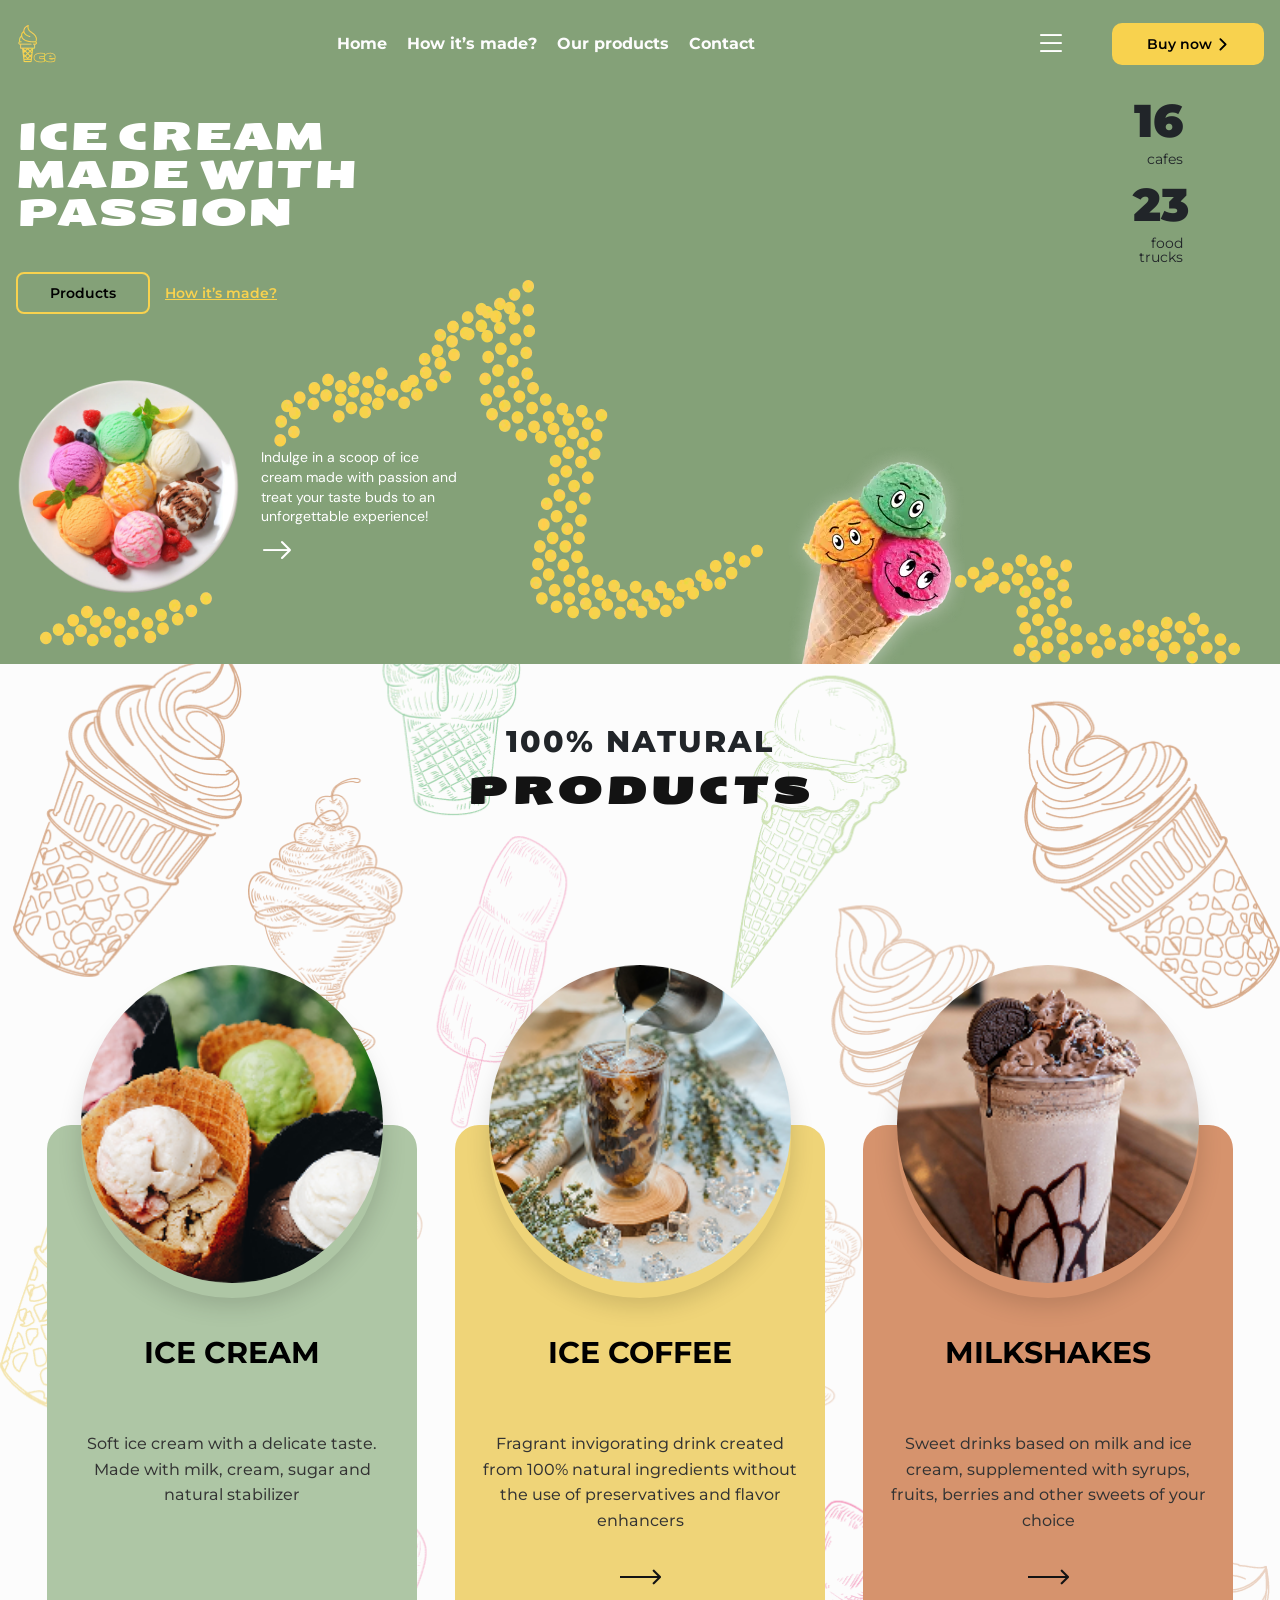
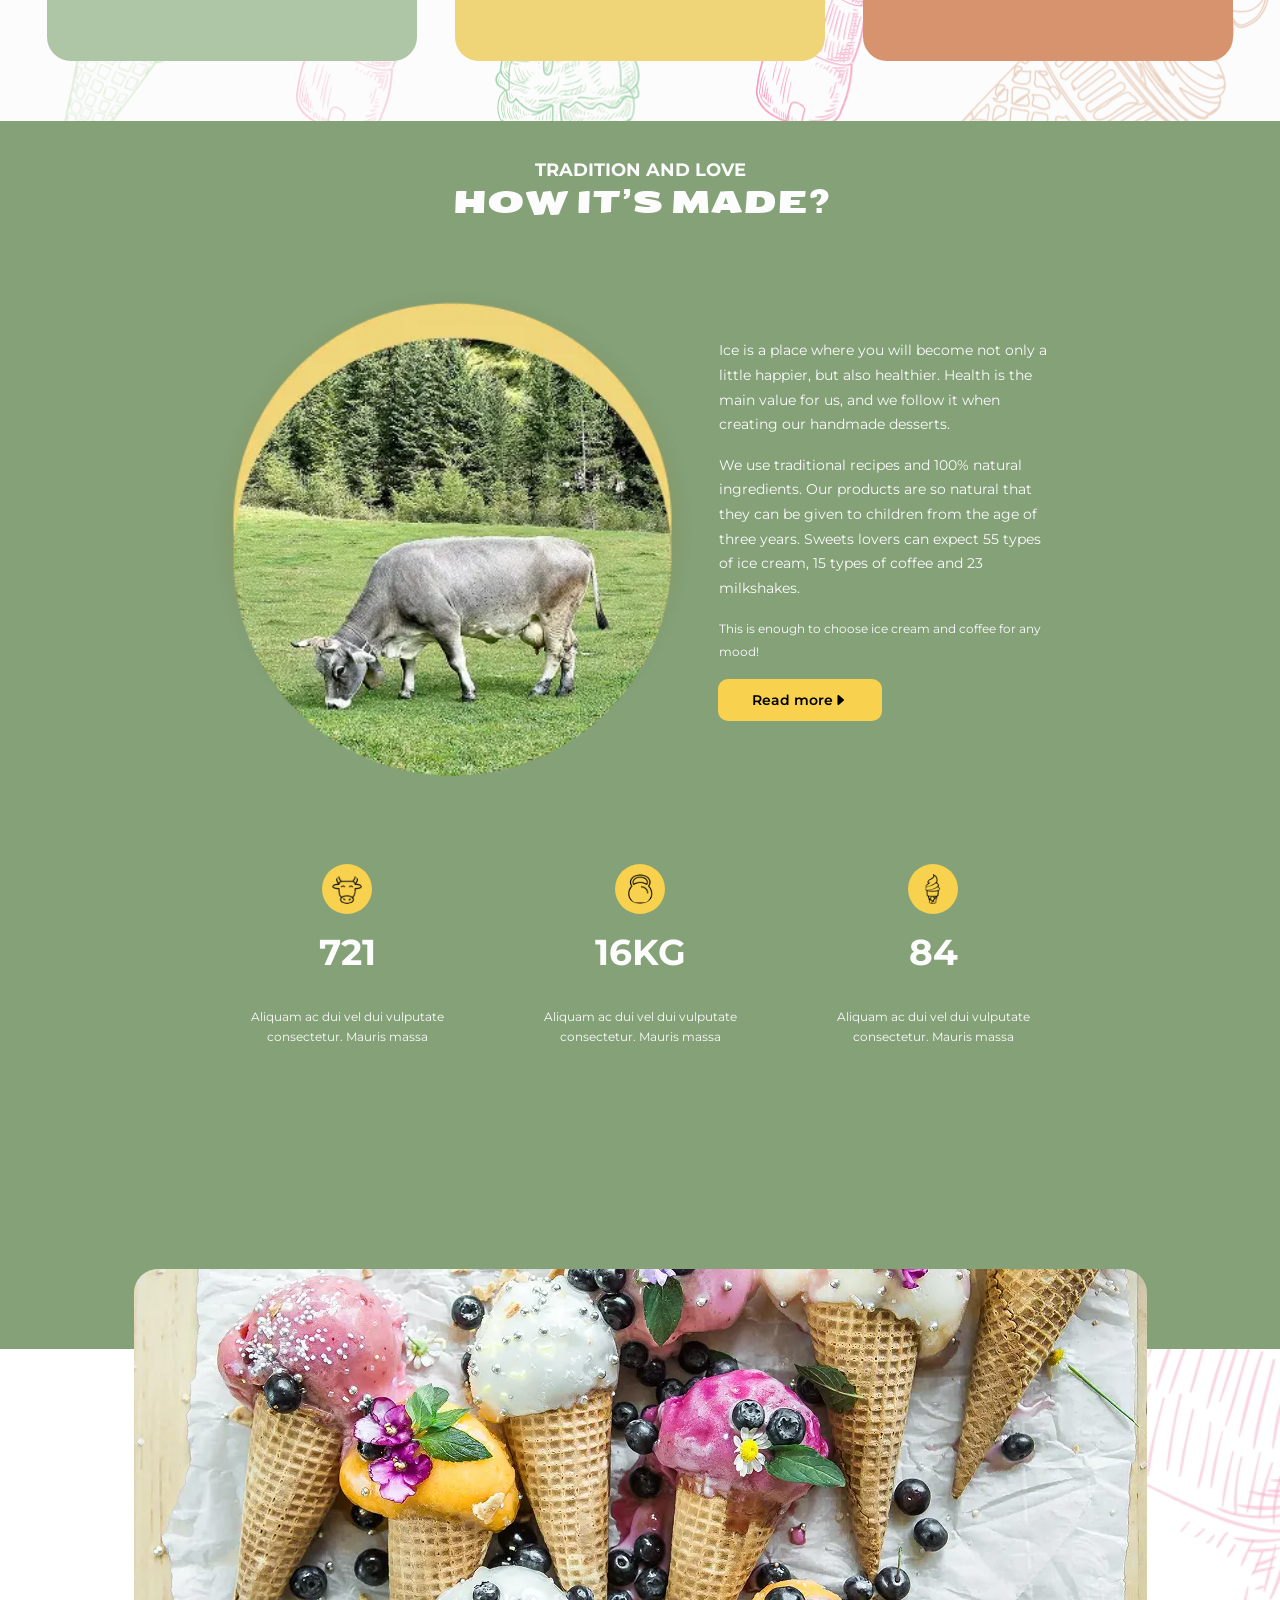
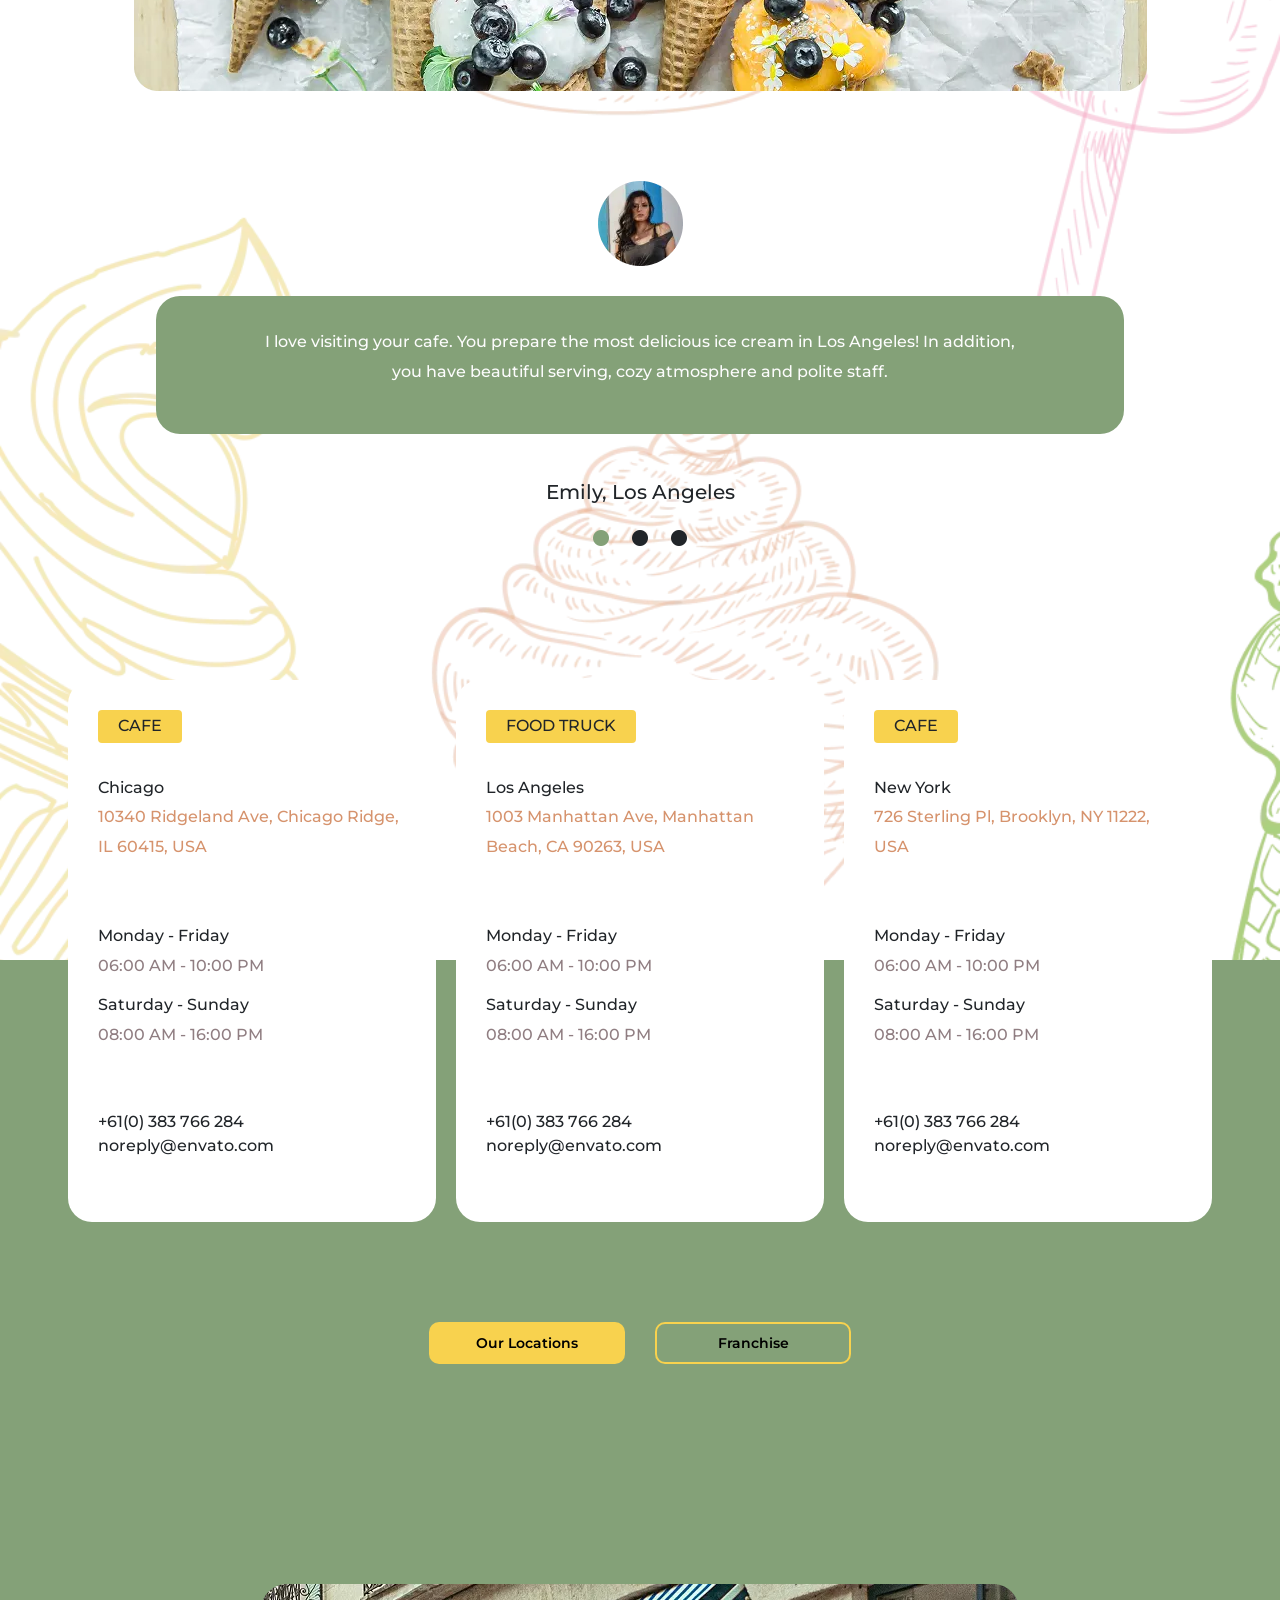
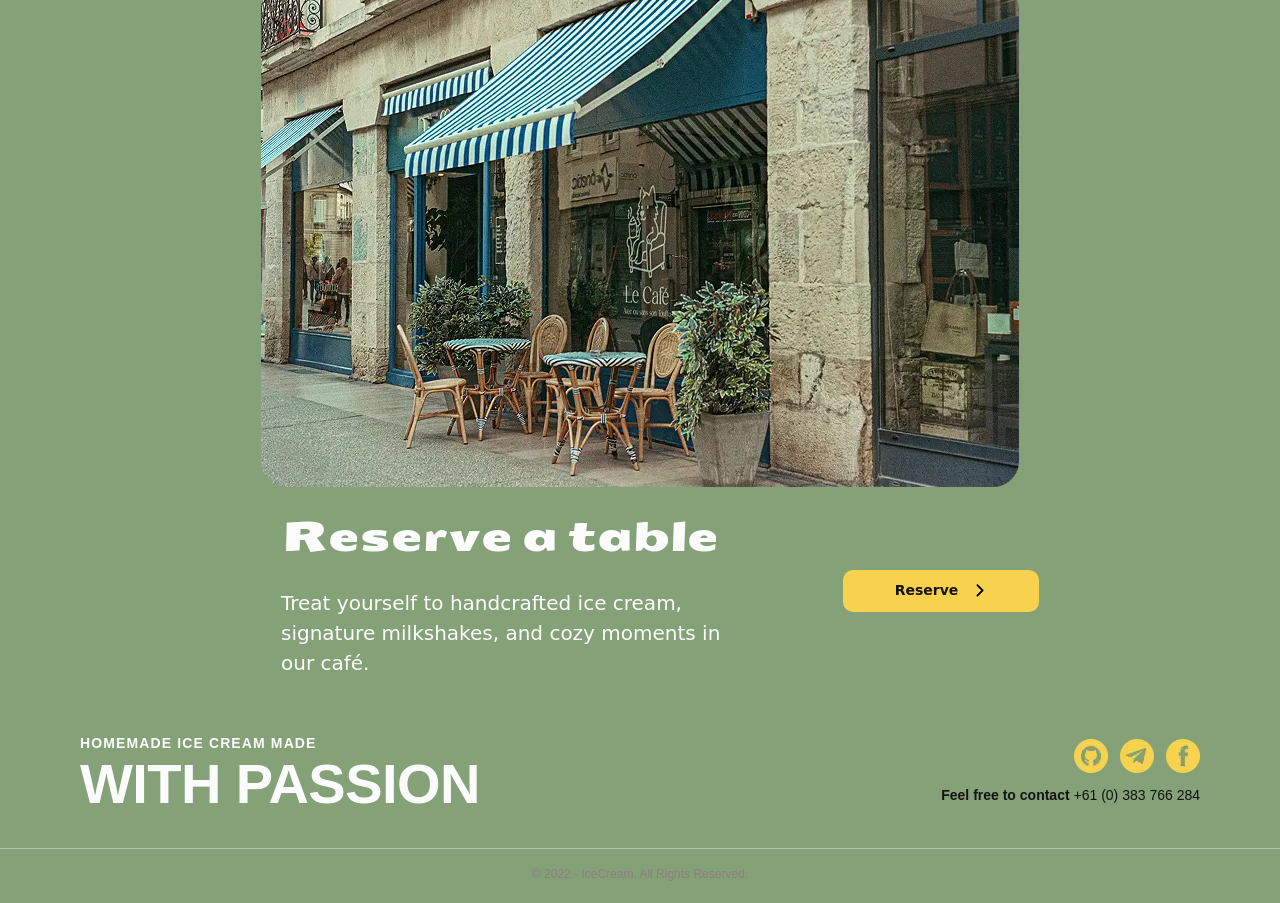
==== index.html @ eb205f51 "neew" ====
<!DOCTYPE html>
<html lang="en">

<head>
    <meta charset="UTF-8">
    <meta name="viewport" content="width=device-width, initial-scale=1.0">
    <title>Document</title>
    <link rel="stylesheet" href="./css/main.css">
    <link rel="stylesheet" href="./css/modern-normalize.css">
    <link rel="preconnect" href="https://fonts.googleapis.com">
    <link rel="preconnect" href="https://fonts.gstatic.com" crossorigin>
    <link
        href="https://fonts.googleapis.com/css2?family=Arimo:ital,wght@0,400..700;1,400..700&family=DM+Sans:ital,opsz,wght@0,9..40,100..1000;1,9..40,100..1000&family=Kaushan+Script&family=Montserrat:ital,wght@0,100..900;1,100..900&family=Oswald:wght@200..700&family=Playwrite+NZ+Basic:wght@100..400&family=Roboto:ital,wght@0,100..900;1,100..900&family=Seymour+One&display=swap"
        rel="stylesheet">
    <link rel="preconnect" href="https://fonts.googleapis.com">
    <link rel="preconnect" href="https://fonts.gstatic.com" crossorigin>
    <link
        href="https://fonts.googleapis.com/css2?family=Arimo:ital,wght@0,400..700;1,400..700&family=DM+Sans:ital,opsz,wght@0,9..40,100..1000;1,9..40,100..1000&family=Kaushan+Script&family=Montserrat:ital,wght@0,100..900;1,100..900&family=Oswald:wght@200..700&family=Playwrite+NZ+Basic:wght@100..400&family=Roboto:ital,wght@0,100..900;1,100..900&family=Seymour+One&display=swap"
        rel="stylesheet">
    <link rel="stylesheet" href="https://cdn.jsdelivr.net/npm/bootstrap-icons@1.8.1/font/bootstrap-icons.css">
    <link href="https://cdn.jsdelivr.net/npm/bootstrap@5.1.3/dist/css/bootstrap.min.css" rel="stylesheet">
    <script src="https://cdn.jsdelivr.net/npm/bootstrap@5.1.3/dist/js/bootstrap.bundle.min.js"></script>

</head>

<body>
    <header class="header">

        <nav>
            <ul class="nav-container">
                <li class="nav-logo"><img src="./src/img/iceCream-logo.webp" alt="logo"></li>

                <div class="nav-direction-div">
                    <li class="nav-direction">Home</li>
                    <li class="nav-direction">How it’s made?</li>
                    <li class="nav-direction">Our products</li>
                    <li class="nav-direction">Contact</li>
                </div>

                <div class="nav-btns-div">
                    <li class="nav-element" data-modal-open-4><i class="bi bi-list"></i></li>
                    <li><button class="nav-button" data-modal-open>Buy now <i class="bi bi-chevron-right"></i></button>
                    </li>
                </div>

            </ul>
        </nav>

        <section class="hero-sect">
            <div class="hero-info-div">
                <div class="hero-prevew-div">
                    <p>ice cream made with <span>passion</span></p>
                    <div>
                        <button class="hero-btn">Products</button>
                        <a href="" class="hero-href">How it’s made?</a>
                    </div>
                </div>
                <div class="hero-mediocre-div">
                    <img src="./src/img/DifferensIceCreams.webp" alt="">
                    <div>
                        <p>Indulge in a scoop of ice cream made with passion and treat your taste buds to an
                            unforgettable
                            experience!</p>
                        <i class="bi bi-arrow-right"></i>
                    </div>
                </div>
            </div>
            <div class="hero-img-div">
                <picture>
                    <source srcset="./src/img/MainIcecream-desktop.webp" media="(min-width: 1200px)">
                    <source srcset="./src/img/MainIcecream-tablet.webp" media="(min-width: 768px)">
                    <img src="./src/img/MainIcecream-mobile.webp" class="iceCream-img" alt="Ice Cream">
                </picture>
            </div>
            <div class="hero-numbers-div">
                <h1>16</h1>
                <p>cafes</p>
                <h1>23</h1>
                <p>food trucks</p>
            </div>
        </section>

    </header>
    <main class="main">
        <section class="product-section">
            <div class="product-text">
                <h2 style="text-transform: uppercase;">100% natural</h2>
                <h1 style="text-transform: uppercase;">products</h1>
            </div>
            <div class="cards">
                <div class="product-card">
                    <div class="icecream-img">
                        <img src="src/img/icecream-card.png" alt="">
                    </div>
                    <h3>ice cream</h3>
                    <p>Soft ice cream with a delicate taste. Made with milk, cream, sugar and natural stabilizer</p>
                    <img class="arrow" src="src/img/Arrow.webp" alt="" data-modal-open-2>
                </div>

                <div class="product-card">
                    <div class="coffee-img">
                        <img src="src/img/coffee-card.png" alt="">
                    </div>
                    <h3>ice coffee</h3>
                    <p>Fragrant invigorating drink created from 100% natural ingredients without the use of
                        preservatives and flavor enhancers</p>
                    <img class="arrow" src="src/img/Arrow.png" alt="" data-modal-open-6>
                </div>

                <div class="product-card">
                    <div class="milkshakes-img">
                        <img src="src/img/milkshakes-card.png" alt="">
                    </div>
                    <h3>milkshakes</h3>
                    <p>Sweet drinks based on milk and ice cream, supplemented with syrups, fruits, berries and other
                        sweets of your choice</p>
                    <img class="arrow" src="src/img/Arrow.png" alt="" data-modal-open-5>
                </div>
            </div>
        </section>

        <section class="explain-div">
            <div class="direction-explain">
                <h2 class="explain-text">TRADITION AND LOVE</h2>
                <h1 class="explain-h1">how it’s made?</h1>
            </div>

            <div class="explain-main-text-div">
                <div class="explain-omega">
                    <div class="image-exlain">
                        <img class="explain-animal" src="src/img/BigCow.webp" alt="cow">
                    </div>
                    <div class="explain-dir">
                        <div class="text-directions">
                            <div class="lorem-expalin">
                                <p>Ice is a place where you will become not only a little happier, but also healthier.
                                    Health is the main value for us, and we follow it when creating our handmade
                                    desserts. </p>
                            </div>
                            <div class="lorem-expalin">
                                <p>We use traditional recipes and 100% natural ingredients.
                                    Our products are so natural that they can be given to children from the age of three
                                    years.
                                    Sweets lovers can expect 55 types of ice cream, 15 types of coffee and 23
                                    milkshakes.</p>
                            </div>
                            <div class="lorem-expalin">
                                <p class="text-cow">This is enough to choose ice cream and coffee for any mood!</p>
                            </div>
                        </div>
                        <div class="btn-direction">
                            <button data-modal-open-3 class="button-explain">Read more <i
                                    class="bi bi-caret-right-fill"></i></button>
                        </div>
                    </div>
                </div>
            </div>
            <div class="image-colums">
                <div class="width-colums">
                    <div class="mini-direction">
                        <img class="image-mini" src="src/img/MiniCow.webp" alt="minicow">
                    </div>
                    <p class="quantity">721</p>
                    <div class="quantity-text">
                        <br> Aliquam ac dui vel dui vulputate
                        <br> consectetur. Mauris massa
                    </div>
                </div>
                <div class="width-colums">
                    <div class="mini-direction">
                        <img class="image-mini" src="src/img/MiniWeight.webp" alt="weight">
                    </div>
                    <p class="quantity">16KG</p>
                    <div class="quantity-text">
                        <br> Aliquam ac dui vel dui vulputate
                        <br> consectetur. Mauris massa
                    </div>
                </div>
                <div class="width-colums">
                    <div class="mini-direction">
                        <img class="image-mini" src="src/img/MiniIcecream.webp" alt="ice">
                    </div>
                    <p class="quantity">84</p>
                    <div class="quantity-text">
                        <br> Aliquam ac dui vel dui vulputate
                        <br> consectetur. Mauris massa
                    </div>
                </div>
            </div>

        </section>

        <section class="comment-sect">
            <div class="surface-div">
                <img src="./src/img/surface.webp" alt="" class="surface-img">
            </div>

            <div class="comment-div">
                <div class="comment-img">
                    <img src="./src/img/comment-first-img.webp" alt="">
                </div>
                <div class="comment-text-div">
                    <p class="comment-text">I love visiting your cafe. You prepare the most delicious ice cream in
                        Los
                        Angeles! In addition,
                        you have beautiful serving, cozy atmosphere and polite staff.</p>
                </div>

                <p class="locate-text">Emily, Los Angeles</p>
                <div class="comment-circle">
                    <i class="bi bi-circle-fill"></i>
                    <i class="bi bi-circle-fill"></i>
                    <i class="bi bi-circle-fill"></i>
                </div>
            </div>

        </section>

        <section class="location-sect">

            <div class="location-card-div">
                <div class="location-card">

                    <div class="location-name-div">
                        <h1>CAFE</h1>
                        <p>Chicago</p>
                        <a href="">10340 Ridgeland Ave, Chicago Ridge, IL 60415, USA</a>
                    </div>
                    <div class="location-time-div">
                        <h3>Monday - Friday</h3>
                        <p>06:00 AM - 10:00 PM</p>
                        <h3>Saturday - Sunday</h3>
                        <p>08:00 AM - 16:00 PM</p>
                    </div>
                    <div class="location-info-div">
                        <p>+61(0) 383 766 284</p>
                        <p>noreply@envato.com</p>
                    </div>

                </div>

                <div class="location-card">

                    <div class="location-name-div">
                        <h1>FOOD TRUCK</h1>
                        <p>Los Angeles</p>
                        <a href="">1003 Manhattan Ave, Manhattan Beach, CA 90263, USA</a>
                    </div>
                    <div class="location-time-div">
                        <h3>Monday - Friday</h3>
                        <p>06:00 AM - 10:00 PM</p>
                        <h3>Saturday - Sunday</h3>
                        <p>08:00 AM - 16:00 PM</p>
                    </div>
                    <div class="location-info-div">
                        <p>+61(0) 383 766 284</p>
                        <p>noreply@envato.com</p>
                    </div>

                </div>

                <div class="location-card">

                    <div class="location-name-div">
                        <h1>CAFE</h1>
                        <p>New York</p>
                        <a>726 Sterling Pl, Brooklyn, NY 11222, USA</a>
                    </div>
                    <div class="location-time-div">
                        <h3>Monday - Friday</h3>
                        <p>06:00 AM - 10:00 PM</p>
                        <h3>Saturday - Sunday</h3>
                        <p>08:00 AM - 16:00 PM</p>
                    </div>
                    <div class="location-info-div">
                        <p>+61(0) 383 766 284</p>
                        <p>noreply@envato.com</p>
                    </div>

                </div>
            </div>

            <div class="location-btn-div">
                <button class="location-first-btn" data-modal-open-location>Our Locations</button>
                <button class="location-two-btn" data-modal-open-franchise>Franchise</button>
            </div>

            <div class="loc-modal is-hidden" data-modal-location>
                <div class="loc-modal-overlay" data-modal-close-location></div>
                <div class="loc-modal-content modal-location">
                    <button class="modal-close-btn" data-modal-close-location>&#10005;</button>
                    <h2 class="modal-title">Our Locations</h2>
                    <div class="modal-map">
                        <img src="src/img/poltava.webp" alt="Poltava map">
                    </div>
                    <a href="https://www.google.com/maps/place/%D0%9F%D0%BE%D0%BB%D1%82%D0%B0%D0%B2%D0%B0,+%D0%9F%D0%BE%D0%BB%D1%82%D0%B0%D0%B2%D1%81%D0%BA%D0%B0%D1%8F+%D0%BE%D0%B1%D0%BB%D0%B0%D1%81%D1%82%D1%8C,+%D0%A3%D0%BA%D1%80%D0%B0%D0%B8%D0%BD%D0%B0,+36000/@49.6038745,34.4748381,12z/data=!3m1!4b1!4m6!3m5!1s0x40d825e425e6ba6b:0xcf3e6bdfb9e4ca82!8m2!3d49.588267!4d34.5514169!16zL20vMDlsd2s?entry=ttu&g_ep=EgoyMDI2MDQyMS4wIKXMDSoASAFQAw%3D%3D">
                        <button class="modal-open-map-btn">Open map</button>
                    </a>
                </div>
            </div>

            <div class="loc-modal is-hidden" data-modal-franchise>
                <div class="loc-modal-overlay" data-modal-close-franchise></div>
                <div class="loc-modal-content modal-franchise">
                    <button class="modal-close-btn" data-modal-close-franchise>&#10005;</button>
                    <h2 class="modal-title">Thank you for your interest in owning an Ice Cream shop</h2>
                    <p class="modal-desc">Due to the overwhelming volume of franchise requests we are not accepting new franchisee applications at this time. Once the application process resumes, we will contact you for further information. Please fill out the contact information below and we will reach out for additional information. We appreciate your patience.</p>
                    <form action="" method="get">
                        <div class="modal-form">
                            <input class="modal-input" type="text" placeholder="Name" required>
                            <input class="modal-input" type="tel" placeholder="Phone" pattern="[0-9\+\-\(\)\s]{7,15}" maxlength="15" required>
                            <input class="modal-input" type="email" placeholder="Email" required>
                            <textarea class="modal-textarea" placeholder="Comment"></textarea>
                            <button class="modal-submit-btn" type="submit">Submit</button>
                        </div>
                    </form>
                </div>
            </div>

            <div>
                <div class="image-menu-direction">
                    <img class="image-menu" src="/src/img/cafe.webp" alt="cafe">
                </div>
                
                <div class="place-menu">
                    <div class="container-menu">
                        <div class="text-position">
                            <p class="text-menu">Reserve a table</p>
                        </div>
                        <div class="lorem-position">
                            <p class="lorem-menu">Treat yourself to handcrafted ice cream, signature milkshakes, and cozy moments in our café.</p>
                        </div>
                    
                    </div>
                    <div class="location-cafe">
                        <button class="btn-cafe">Reserve <i class="bi bi-chevron-right"></i></button>
                    </div>
                </div>
            </div>
        </section>

    </main>
    <footer class="footer">
          <section class="footer-sect">
            <div class="footer-preview-text-div">
                <h2>Homemade Ice Cream<br class="footer-mobile-break"> Made</h2>
                <h1>With<br class="footer-mobile-break"> Passion</h1>
            </div>
            <div class="footer-right-col">
              <div class="footer-socials-div">
                <a href="https://github.com/MaksimMarchuk/Final-Css-Comand-2-Revorked2.0" class="footer-social-icon" aria-label="GitHub">
                  <img src="src/img/github.webp" alt="GitHub">
                </a>
                <a href="https://web.telegram.org/k/" class="footer-social-icon" aria-label="Telegram">
                  <img src="src/img/telegram.webp" alt="Telegram">
                </a>
                <a href="https://www.facebook.com/login/?next=https%3A%2F%2Fwww.facebook.com%2F%3Flocale%3Dpl_PL" class="footer-social-icon" aria-label="Facebook">
                  <img src="src/img/facebook.webp" alt="Facebook">
                </a>
              </div>
              <div class="footer-contact-div">
                <p><strong>Feel free to contact</strong> +61 (0) 383 766 284</p>
              </div>
            </div>
          </section>
          <div class="footer-subtext-div">
            <p>© 2022 - IceCream. <span class="footer-break">All Rights Reserved.</span></p>
          </div>
        </footer>

    <div class="backdrop-products is-hidden" data-modal>
        <div class="modal-products">
            <button class="btn-close-products" data-modal-close><i class="bi bi-x"></i></button>
            <h1>Buy now</h1>
            <form>
                <label>
                    <div class="products-images">
                        <div class="prewiew-products-icecream">
                            <img src="./src/img/icecream-card.webp" alt="">
                            <div class="products-icecream-text-div">
                                <p>ice cream</p>
                            </div>
                        </div>
                        <div class="prewiew-products-coffee">
                            <img src="./src/img/coffee-card.png" alt="">
                            <div class="products-coffee-text-div">
                                <p>ice coffee</p>
                            </div>
                        </div>
                        <div class="prewiew-products-milkshakes">
                            <img src="./src/img/milkshakes-card.webp" alt="">
                            <div class="products-milkshakes-text-div">
                                <p>milkshake</p>
                            </div>
                        </div>
                    </div>
                </label>
                <label>
                    <div>
                        <input type="text" placeholder="Name" required class="name-input-products">
                    </div>
                </label>
                <label>
                    <div>
                        <input type="tel" name="phone" pattern="^\+380\d{9}$" required placeholder="Phone"
                            class="phone-input-products">
                    </div>
                </label>
                <label>
                    <div>
                        <textarea name="comment" required placeholder="Comment"
                            class="comment-input-products"></textarea>
                    </div>
                </label>
                <div>
                    <button type="submit" class="submit-modal">Submit</button>
                </div>
            </form>
        </div>
    </div>

    <div class="backdrop-ice-cream is-hidden" data-modal-2>
        <div class="modal-ice-cream">
            <button class="btn-close-ice-cream" data-modal-close-2><i class="bi bi-x"></i></button>
            <h1>Chololate icecream</h1>
            <form>
                <label>
                    <div class="ice-cream-head-img">
                        <img src="./src/img/ice-cream-modal-img.webp" alt="">
                    </div>
                </label>
                <label>
                    <div class="ice-cream-composition-div">
                        <div class="ice-cream-composition-card">
                            <div class="ice-cream-composition-top-text">
                                <p>320</p>
                            </div>
                            <h3>kcal</h3>
                        </div>
                        <div class="ice-cream-composition-card">
                            <div class="ice-cream-composition-top-text">
                                <p>4g</p>
                            </div>
                            <h3>Protein...</h3>
                        </div>
                        <div class="ice-cream-composition-card">
                            <div class="ice-cream-composition-top-text">
                                <p>8,2g</p>
                            </div>
                            <h3>Fats</h3>
                        </div>
                        <div class="ice-cream-composition-card">
                            <div class="ice-cream-composition-top-text">
                                <p>40,4g</p>
                            </div>
                            <h3>Carbs</h3>
                        </div>
                    </div>
                </label>
                <label>
                    <div class="ice-cream-ingredients-div">
                        <h1>Ingredients</h1>
                        <div class="ice-cream-ingredients-text">
                            <div class="ice-cream-ingredients-name">
                                <p>Milk</p>
                                <p>Belgian chocolate</p>
                                <p>Cream</p>
                                <p>Cocoa powder</p>
                                <p>Sugar</p>
                                <p>Vanilla sugar</p>
                            </div>
                            <div class="ice-cream-ingredients-kcal">
                                <h3>100ml</h3>
                                <h3>20g</h3>
                                <h3>150 ml</h3>
                                <h3>30g</h3>
                                <h3>40g</h3>
                                <h3>10g</h3>
                            </div>
                        </div>
                    </div>
                </label>
                <label>
                    <div>
                        <input type="text" placeholder="Name" required class="name-input-ice-cream">
                    </div>
                </label>
                <label>
                    <div>
                        <input type="tel" name="phone" pattern="^\+380\d{9}$" required placeholder="Phone"
                            class="phone-input-ice-cream">
                    </div>
                </label>
                <label>
                    <div>
                        <textarea name="comment" required placeholder="Comment"
                            class="comment-input-ice-cream"></textarea>
                    </div>
                </label>
                <div>
                    <button type="submit" class="submit-modal-ice-cream">Submit</button>
                </div>
            </form>
        </div>
    </div>

    <div class="backdrop-video is-hidden" data-modal-3>
        <div class="modal-video">
            <button class="btn-close-video" data-modal-close-3><i class="bi bi-x"></i></button>
            <h1>How it’s made?</h1>
            <form>
                <label>
                    <div class="video-div">
                        <iframe width="224" height="199"
                            src="https://www.youtube.com/embed/bDDazMFfW2g?si=xCHwXDvpe47Vy0Gm"
                            title="YouTube video player" frameborder="0"
                            allow="accelerometer; autoplay; clipboard-write; encrypted-media; gyroscope; picture-in-picture; web-share"
                            referrerpolicy="strict-origin-when-cross-origin" allowfullscreen>
                        </iframe>
                    </div>
                </label>
                <label>
                    <div class="video-text">
                        <p>Lorem ipsum dolor sit amet, consectetur adipiscing elit, sed do eiusmod tempor incididunt ut
                            labore et Lorem ipsum dolor sit amet, consectetur adipiscing elit, sed do eiusmod tempor
                            incididunt ut labore et</p>
                    </div>
                </label>
            </form>
        </div>
    </div>

    <div class="backdrop-menu is-hidden" data-modal-4>
        <div class="modal-menu">
            <div class="modal-nav-logo">
                <img src="./src/img/iceCream-logo.webp" alt="logo">
            </div>
            <button data-modal-close-4 class="modal-close-button"><i class="bi bi-x"></i></button>
            <nav class="modal-nav-menu">
                <ul>
                    <li><a href="#">Home</a></li>
                    <li><a href="#" class="modal-active">How it's made?</a></li>
                    <li><a href="#">Our products</a></li>
                    <li><a href="#">Contact</a></li>
                </ul>
            </nav>
            <button class="modal-button">Buy now<i class="bi bi-chevron-right"></i></button>
        </div>
    </div>

    <div class="backdrop-milkshake is-hidden" data-modal-5>
        <div class="modal-milkshake">
            <button class="btn-close-milkshake" data-modal-close-5><i class="bi bi-x"></i></button>
            <h1>Milkshake</h1>
            <form>
                <label>
                    <div class="milkshake-head-img">
                        <img src="./src/img/milkshakes-card.png" alt="" width="120px">
                    </div>
                </label>
                <label>
                    <div class="milkshake-composition-div">
                        <div class="milkshake-composition-card">
                            <div class="milkshake-composition-top-text">
                                <p>280</p>
                            </div>
                            <h3>kcal</h3>
                        </div>
                        <div class="milkshake-composition-card">
                            <div class="milkshake-composition-top-text">
                                <p>9g</p>
                            </div>
                            <h3>Protein...</h3>
                        </div>
                        <div class="milkshake-composition-card">
                            <div class="milkshake-composition-top-text">
                                <p>6g</p>
                            </div>
                            <h3>Fats</h3>
                        </div>
                        <div class="milkshake-composition-card">
                            <div class="milkshake-composition-top-text">
                                <p>38g</p>
                            </div>
                            <h3>Carbs</h3>
                        </div>
                    </div>
                </label>
                <label>
                    <div class="milkshake-ingredients-div">
                        <h1>Ingredients</h1>
                        <div class="milkshake-ingredients-text">
                            <div class="milkshake-ingredients-name">
                                <p>Milk</p>
                                <p>Ice Cream (flavor of your choice)</p>
                                <p>Ice cubes</p>
                                <p>Syrup (flavor of your choice)</p>
                                <p>Fresh berries</p>
                                <p>Whipped cream</p>
                            </div>
                            <div class="milkshake-ingredients-kcal">
                                <h3>150ml</h3>
                                <h3>140g</h3>
                                <h3>30g</h3>
                                <h3>10ml</h3>
                                <h3>30g</h3>
                                <h3>40g</h3>
                            </div>
                        </div>
                    </div>
                </label>
                <label>
                    <div>
                        <input type="text" placeholder="Name" required class="name-input-milkshake">
                    </div>
                </label>
                <label>
                    <div>
                        <input type="tel" name="phone" pattern="^\+380\d{9}$" required placeholder="Phone"
                            class="phone-input-milkshake">
                    </div>
                </label>
                <label>
                    <div>
                        <textarea name="comment" required placeholder="Comment"
                            class="comment-input-milkshake"></textarea>
                    </div>
                </label>
                <div>
                    <button type="submit" class="submit-modal-milkshake">Submit</button>
                </div>
            </form>
        </div>
    </div>

        <div class="backdrop-ice-latte is-hidden" data-modal-6>
        <div class="modal-ice-latte">
            <button class="btn-close-ice-latte" data-modal-close-6><i class="bi bi-x"></i></button>
            <h1>Ice latte</h1>
            <form>
                <label>
                    <div class="ice-latte-head-img">
                        <img src="./src/img/coffee-card.webp" alt="" width="120px">
                    </div>
                </label>
                <label>
                    <div class="ice-latte-composition-div">
                        <div class="ice-latte-composition-card">
                            <div class="ice-latte-composition-top-text">
                                <p>100</p>
                            </div>
                            <h3>kcal</h3>
                        </div>
                        <div class="ice-latte-composition-card">
                            <div class="ice-latte-composition-top-text">
                                <p>2g</p>
                            </div>
                            <h3>Protein...</h3>
                        </div>
                        <div class="ice-latte-composition-card">
                            <div class="ice-latte-composition-top-text">
                                <p>3g</p>
                            </div>
                            <h3>Fats</h3>
                        </div>
                        <div class="ice-latte-composition-card">
                            <div class="ice-latte-composition-top-text">
                                <p>18g</p>
                            </div>
                            <h3>Carbs</h3>
                        </div>
                    </div>
                </label>
                <label>
                    <div class="ice-latte-ingredients-div">
                        <h1>Ingredients</h1>
                        <div class="ice-latte-ingredients-text">
                            <div class="ice-latte-ingredients-name">
                                <p>Milk</p>
                                <p>Fresh brewed coffee</p>
                                <p>Ice cubes</p>
                                <p>Cane sugar</p>
                                <p>Sugar</p>
                                <p>Vanilla syrup</p>
                            </div>
                            <div class="ice-latte-ingredients-kcal"> 
                                <h3>100ml</h3>
                                <h3>150ml</h3>
                                <h3>80g</h3>
                                <h3>15g</h3>
                                <h3>40g</h3>
                                <h3>10ml</h3>
                            </div>
                        </div>
                    </div>
                </label>
                <label>
                    <div>
                        <input type="text" placeholder="Name" required class="name-input-ice-latte">
                    </div>
                </label>
                <label>
                    <div>
                        <input type="tel" name="phone" pattern="^\+380\d{9}$" required placeholder="Phone"
                            class="phone-input-ice-latte">
                    </div>
                </label>
                <label>
                    <div>
                        <textarea name="comment" required placeholder="Comment"
                            class="comment-input-ice-latte"></textarea>
                    </div>
                </label>
                <div>
                    <button type="submit" class="submit-modal-ice-latte">Submit</button>
                </div>
            </form>
        </div>
    </div>

    <script src="modal.js"></script>
</body>

</html>
---- css/main.css ----
body {
  margin: 0;
}

.footer {
  background-color: #84A178;
  width: 100%;
}

.footer-sect {
  display: flex;
  flex-direction: column;
  align-items: flex-start;
  padding: 32px 24px 24px 24px;
}

.footer-preview-text-div h2 {
  font-family: sans-serif;
  font-size: 14px;
  font-weight: 700;
  text-transform: uppercase;
  color: #FCFCFC;
  letter-spacing: 0.08em;
  margin: 0 0 4px 0;
  line-height: 1.4;
}
.footer-preview-text-div h1 {
  font-family: sans-serif;
  font-size: 42px;
  font-weight: 800;
  text-transform: uppercase;
  color: #FCFCFC;
  margin: 0;
  line-height: 1;
  letter-spacing: -0.01em;
}

.footer-right-col {
  display: flex;
  flex-direction: column;
  align-items: flex-end;
  width: 100%;
  margin-top: 24px;
}

.footer-socials-div {
  display: flex;
  flex-direction: row;
  gap: 12px;
  margin-bottom: 12px;
}

.footer-social-icon {
  display: flex;
  align-items: center;
  justify-content: center;
}
.footer-social-icon img {
  width: 34px;
  height: 34px;
  -o-object-fit: contain;
     object-fit: contain;
}

.footer-contact-div {
  text-align: right;
}
.footer-contact-div p {
  font-family: sans-serif;
  font-size: 13px;
  color: #131313;
  margin: 0;
}
.footer-contact-div p strong {
  font-weight: 900;
  color: #131313;
}

.footer-subtext-div {
  width: 100%;
  text-align: center;
  padding: 16px 0 20px;
  border-top: 1px solid rgba(252, 252, 252, 0.4);
}
.footer-subtext-div p {
  font-family: sans-serif;
  font-size: 12px;
  color: #907E82;
  margin: 0;
  line-height: 1.5;
}

.footer-break {
  display: block;
}

.footer-mobile-break {
  display: block;
}
@media (min-width: 600px) {
  .footer-mobile-break {
    display: none;
  }
}

@media (min-width: 600px) {
  .footer-sect {
    padding: 36px 32px 28px 32px;
  }
  .footer-preview-text-div h2 {
    font-size: 16px;
  }
  .footer-preview-text-div h1 {
    font-size: 52px;
  }
  .footer-break {
    display: inline;
  }
}
@media (min-width: 900px) {
  .footer-sect {
    flex-direction: row;
    align-items: center;
    justify-content: space-between;
    padding: 36px 60px 32px 60px;
  }
  .footer-preview-text-div h2 {
    font-size: 14px;
    margin-bottom: 2px;
  }
  .footer-preview-text-div h1 {
    font-size: 48px;
  }
  .footer-right-col {
    width: auto;
    margin-top: 0;
    align-items: flex-end;
  }
  .footer-contact-div p {
    font-size: 14px;
  }
}
@media (min-width: 1200px) {
  .footer-sect {
    padding: 40px 80px 36px 80px;
  }
  .footer-preview-text-div h1 {
    font-size: 56px;
  }
}
.header {
  background-color: #84A178;
  height: 502px;
}
.header nav .nav-container {
  list-style: none;
  margin: 0;
  padding: 15px;
  display: flex;
  justify-content: space-between;
}
.header nav .nav-container .nav-direction {
  display: none;
  cursor: pointer;
}
.header nav .nav-container .nav-button {
  display: none;
}
.header nav .nav-container .nav-element {
  font-size: 32px;
  color: white;
  cursor: pointer;
  margin-right: 15px;
  transition-duration: 0.5s;
}
.header nav .nav-container .nav-element:hover {
  color: rgb(170, 170, 170);
}
.header .hero-sect {
  display: flex;
  flex-direction: column;
}
.header .hero-sect .hero-prevew-div {
  margin-left: 5%;
  margin-top: 35px;
}
.header .hero-sect .hero-prevew-div p {
  font-family: Seymour One;
  font-weight: 400;
  font-size: 26px;
  line-height: 100%;
  letter-spacing: 4%;
  text-transform: uppercase;
  color: white;
}
.header .hero-sect .hero-prevew-div p span {
  font-family: Seymour One;
  font-weight: 400;
  font-size: 34px;
  line-height: 96%;
  letter-spacing: 0%;
  text-transform: uppercase;
}
.header .hero-sect .hero-prevew-div div {
  display: flex;
  align-items: center;
  gap: 15px;
}
.header .hero-sect .hero-prevew-div div button {
  width: 108px;
  height: 38px;
  border-radius: 8px;
  border-style: none;
  border: 2px solid #F8D24E;
  background-color: #84A178;
  font-family: Montserrat;
  font-weight: 600;
  font-size: 12px;
  line-height: 100%;
  letter-spacing: 0%;
  text-align: center;
  vertical-align: middle;
}
.header .hero-sect .hero-prevew-div div a {
  font-family: Montserrat;
  font-weight: 600;
  font-size: 12px;
  line-height: 100%;
  letter-spacing: 0%;
  text-align: center;
  vertical-align: middle;
  text-decoration: underline;
  text-decoration-style: solid;
  text-decoration-thickness: 0%;
  color: #F8D24E;
  transition-duration: 0.6s;
}
.header .hero-sect .hero-prevew-div div a:hover {
  color: #e2bb2f;
}
.header .hero-sect .hero-mediocre-div {
  display: none;
}
.header .hero-sect .hero-img-div {
  margin-top: 32px;
  display: flex;
  justify-content: center;
  background-image: url(/src/img/dots-bg-mobile.webp);
  background-repeat: no-repeat;
  background-position: center bottom;
  background-size: contain;
}
.header .hero-sect .hero-numbers-div {
  display: none;
}

@media (min-width: 480px) {
  .header {
    height: 415px;
  }
  .header .hero-prevew-div {
    width: 247px;
  }
  .header .hero-img-div {
    position: relative;
    bottom: 86px;
    align-self: flex-end;
    width: 320px;
  }
}
@media (min-width: 768px) {
  .header nav {
    padding-top: 20px;
  }
  .header nav .nav-container {
    margin-left: 16px;
    margin-right: 16px;
    padding: 0;
  }
  .header nav .nav-container .nav-btns-div {
    display: flex;
    align-items: center;
    gap: 30px;
  }
  .header nav .nav-container .nav-btns-div .nav-button {
    display: block;
    width: 152px;
    height: 42px;
    border-style: none;
    border-radius: 10px;
    background-color: #F8D24E;
    font-family: Montserrat;
    font-weight: 600;
    font-size: 14px;
    line-height: 100%;
    letter-spacing: 0%;
    text-align: center;
    vertical-align: middle;
  }
  .header nav .nav-container .nav-btns-div .nav-button i {
    -webkit-text-stroke: 1px black;
  }
  .header .hero-sect {
    background-image: url("/src/img/dots-left-bg-tablet.webp"), url("/src/img/dots-right-bg-tablet.webp");
    background-repeat: no-repeat, no-repeat;
    background-position: left bottom, right bottom;
    height: 347px;
    display: flex;
    flex-direction: row;
    padding-left: 16px;
    padding-right: 16px;
  }
  .header .hero-sect .hero-info-div .hero-prevew-div {
    margin-top: 10px;
    margin-left: 0px;
  }
  .header .hero-sect .hero-info-div .hero-prevew-div div {
    margin-top: 20px;
  }
  .header .hero-sect .hero-info-div .hero-mediocre-div {
    margin-top: 20px;
    display: flex;
    align-items: center;
    gap: 20px;
  }
  .header .hero-sect .hero-info-div .hero-mediocre-div div p {
    width: 165px;
    font-family: DM Sans;
    font-weight: 400;
    font-size: 12px;
    line-height: 140%;
    letter-spacing: 0%;
    color: white;
    margin: 0;
  }
  .header .hero-sect .hero-info-div .hero-mediocre-div div i {
    color: white;
    font-size: 32px;
    cursor: pointer;
  }
  .header .hero-sect .hero-info-div .hero-mediocre-div img {
    width: 152px;
    height: 152px;
  }
  .header .hero-sect .hero-numbers-div {
    display: block;
    width: 50px;
    align-self: flex-start;
    margin-top: 30px;
  }
  .header .hero-sect .hero-numbers-div h1 {
    font-family: Montserrat;
    font-weight: 900;
    font-size: 28px;
    line-height: 100%;
    letter-spacing: 4%;
    text-align: right;
    text-transform: uppercase;
  }
  .header .hero-sect .hero-numbers-div p {
    font-family: Montserrat;
    font-weight: 400;
    font-size: 8px;
    line-height: 100%;
    letter-spacing: 0%;
    text-align: right;
  }
  .header .hero-sect .hero-img-div {
    position: relative;
    bottom: 0px;
    margin-top: 0px;
    background-image: none;
    margin-left: 25px;
  }
}
@media (min-width: 1200px) {
  .header {
    height: 664px;
    background-image: url("/src/img/dots-bg-desctop.webp");
    background-repeat: no-repeat;
    background-position: center bottom;
  }
  .header nav .nav-container {
    display: flex;
    justify-content: space-between;
    align-items: center;
  }
  .header nav .nav-container .nav-direction-div {
    display: flex;
    gap: 20px;
  }
  .header nav .nav-container .nav-direction-div .nav-direction {
    display: block;
    font-family: Montserrat;
    font-weight: 700;
    font-size: 16px;
    line-height: 100%;
    letter-spacing: 0%;
    vertical-align: middle;
    color: #FCFCFC;
    transition-duration: 0.5s;
  }
  .header nav .nav-container .nav-direction-div .nav-direction:hover {
    scale: 1.1;
    color: #F8D24E;
  }
  .header .hero-sect {
    background-image: none;
    height: 596px;
  }
  .header .hero-sect .hero-info-div .hero-prevew-div {
    margin-top: 50px;
  }
  .header .hero-sect .hero-info-div .hero-prevew-div p {
    font-family: Seymour One;
    font-weight: 400;
    font-size: 38px;
    line-height: 100%;
    letter-spacing: 4%;
    text-transform: uppercase;
    width: 367px;
  }
  .header .hero-sect .hero-info-div .hero-prevew-div span {
    font-family: Seymour One;
    font-weight: 400;
    font-size: 38px;
    line-height: 100%;
    letter-spacing: 4%;
    text-transform: uppercase;
  }
  .header .hero-sect .hero-info-div .hero-prevew-div div {
    width: 350px;
    margin-top: 40px;
  }
  .header .hero-sect .hero-info-div .hero-prevew-div div button {
    width: 134px;
    height: 42px;
    font-family: Montserrat;
    font-weight: 600;
    font-size: 14px;
    line-height: 18px;
    letter-spacing: 0%;
    text-align: center;
    vertical-align: middle;
  }
  .header .hero-sect .hero-info-div .hero-prevew-div div a {
    font-family: Montserrat;
    font-weight: 600;
    font-size: 14px;
    line-height: 100%;
    letter-spacing: 0%;
    text-align: center;
    vertical-align: middle;
    text-decoration: underline;
    text-decoration-style: solid;
    text-decoration-thickness: 0%;
  }
  .header .hero-sect .hero-info-div .hero-mediocre-div {
    margin-top: 60px;
  }
  .header .hero-sect .hero-info-div .hero-mediocre-div img {
    width: 225px;
    height: 225px;
  }
  .header .hero-sect .hero-info-div .hero-mediocre-div div {
    position: relative;
    top: 25px;
  }
  .header .hero-sect .hero-info-div .hero-mediocre-div div p {
    font-family: DM Sans;
    font-weight: 400;
    font-size: 14px;
    line-height: 140%;
    letter-spacing: 0%;
    width: 200px;
  }
  .header .hero-sect .hero-img-div {
    margin-left: 255px;
  }
  .header .hero-sect .hero-numbers-div {
    margin-left: 97px;
  }
  .header .hero-sect .hero-numbers-div h1 {
    font-family: Montserrat;
    font-weight: 900;
    font-size: 46px;
    line-height: 100%;
    letter-spacing: 4%;
    text-align: right;
    text-transform: uppercase;
  }
  .header .hero-sect .hero-numbers-div p {
    font-family: Montserrat;
    font-weight: 400;
    font-size: 14px;
    line-height: 100%;
    letter-spacing: 0%;
    text-align: right;
  }
}
.explain-div {
  height: 1524px;
  background-color: #84A178;
}
.explain-div .explain-text {
  font-family: Montserrat;
  font-weight: 700;
  font-size: 18px;
  leading-trim: NONE;
  line-height: 100%;
  letter-spacing: 0%;
  text-align: center;
  text-transform: uppercase;
  color: #FCFCFC;
}
.explain-div .explain-h1 {
  font-family: Seymour One;
  font-weight: 400;
  font-size: 30px;
  leading-trim: NONE;
  line-height: 100%;
  letter-spacing: 4%;
  text-align: center;
  text-transform: uppercase;
  color: #FCFCFC;
}
.explain-div .direction-explain {
  padding: 40px;
}
.explain-div .explain-animal {
  display: flex;
  justify-content: center;
  align-content: center;
  max-width: 100%;
  height: auto;
  top: 263px;
  left: 21px;
  angle: 0 deg;
  opacity: 1;
  border-radius: 140px;
  background-color: #84A178;
}

.lorem-expalin {
  font-family: Montserrat;
  font-weight: 400;
  width: 220px;
  font-size: 12px;
  line-height: 176%;
  letter-spacing: 4%;
  text-align: center;
  color: #FCFCFC;
}
.lorem-expalin .text-cow {
  font-family: Montserrat;
  font-weight: 400;
  font-style: Regular;
  font-size: 12px;
  line-height: 162%;
  letter-spacing: 0%;
  text-align: center;
}

.explain-dir {
  padding: 20px;
}

.btn-direction {
  display: flex;
  justify-content: center;
  align-items: center;
}
.btn-direction .button-explain {
  width: 164px;
  height: 42px;
  angle: 0 deg;
  opacity: 1;
  border-radius: 10px;
  background-color: #F8D24E;
  display: flex;
  align-items: center;
  justify-content: center;
  border: none;
}
.btn-direction .button-explain {
  font-family: Montserrat;
  font-weight: 600;
  font-size: 14px;
  leading-trim: NONE;
  line-height: 18px;
  letter-spacing: 0%;
  text-align: center;
  vertical-align: middle;
}

.image-exlain {
  display: flex;
  justify-content: center;
  align-items: center;
}

.image-mini {
  background-color: #F8D24E;
  width: 50px;
  height: 50px;
  top: 7px;
  left: 7px;
  angle: 0 deg;
  opacity: 1;
  border-radius: 50%;
  padding: 10px;
}

.image-colums {
  display: flex;
  justify-content: center;
  align-items: center;
  flex-direction: column;
}

.image-mini {
  display: flex;
  justify-content: center;
  align-items: center;
  flex-direction: column;
  width: 50px;
  height: 50px;
  top: 0px;
  angle: 0 deg;
  opacity: 1;
}

.quantity {
  font-family: Montserrat;
  font-weight: 700;
  font-size: 36px;
  leading-trim: NONE;
  line-height: 100%;
  letter-spacing: 4%;
  text-align: center;
  text-transform: uppercase;
  color: #FCFCFC;
}

.quantity-text {
  font-family: Montserrat;
  font-weight: 400;
  font-size: 11px;
  leading-trim: NONE;
  line-height: 170%;
  letter-spacing: 0%;
  text-align: center;
  color: #FCFCFC;
}

.mini-direction {
  display: flex;
  justify-content: center;
  align-items: center;
  padding: 20px;
}

.explain-div {
  height: 1624px;
  background-color: #84A178;
}

.quantity-text {
  font-family: Montserrat;
  font-weight: 400;
  font-size: 12px;
  leading-trim: NONE;
  line-height: 170%;
  letter-spacing: 0%;
  text-align: center;
  color: #FCFCFC;
}

.text-directions {
  display: flex;
  flex-direction: column;
  align-items: center;
}

.explain-animal {
  width: 280px;
}

.explain-main-text-div {
  display: flex;
  justify-content: center;
  align-items: center;
}

@media (min-width: 480px) {
  .explain-div {
    height: 1624px;
    background-color: #84A178;
  }
  .quantity-text {
    font-family: Montserrat;
    font-weight: 400;
    font-size: 12px;
    leading-trim: NONE;
    line-height: 170%;
    letter-spacing: 0%;
    text-align: center;
    color: #FCFCFC;
  }
  .text-directions {
    text-align: start;
    width: 336px;
  }
  .explain-animal {
    width: 280px;
  }
  .explain-main-text-div {
    display: flex;
    justify-content: center;
    align-items: center;
  }
  .lorem-expalin {
    font-family: Montserrat;
    font-weight: 400;
    width: 220px;
    font-size: 12px;
    line-height: 176%;
    letter-spacing: 4%;
    text-align: center;
    color: #FCFCFC;
  }
  .lorem-expalin .text-cow {
    font-family: Montserrat;
    font-weight: 400;
    font-style: Regular;
    font-size: 12px;
    leading-trim: NONE;
    line-height: 162%;
    letter-spacing: 0%;
    text-align: center;
  }
}
@media (min-width: 768px) {
  .explain-div {
    height: 1075px;
    angle: 0 deg;
    opacity: 1;
    color: #84A178;
  }
  .explain-omega {
    display: flex;
    justify-content: center;
    align-items: center;
  }
  .image-colums {
    display: flex;
    justify-content: center;
    align-items: center;
    flex-direction: row;
  }
  .width-colums {
    padding: 50px;
  }
  .lorem-expalin {
    text-align: start;
    font-family: Montserrat;
    font-weight: 400;
    font-size: 12px;
    line-height: 176%;
    letter-spacing: 4%;
    width: 334px;
  }
  .lorem-expalin .text-cow {
    font-family: Montserrat;
    font-weight: 400;
    font-style: Regular;
    font-size: 12px;
    leading-trim: NONE;
    line-height: 194%;
    letter-spacing: 4%;
    text-align: start;
  }
  .explain-animal {
    width: 330px;
    top: 214px;
    left: 32px;
    angle: 0 deg;
    opacity: 1;
    border-radius: 165px;
  }
  .btn-direction {
    display: flex;
    justify-content: start;
  }
  .lorem-expalin {
    display: flex;
    justify-content: center;
    align-items: center;
    font-size: 12px;
  }
}
@media (min-width: 1200px) {
  .explain-div {
    height: 1228px;
    opacity: 1;
    color: #84A178;
  }
  .lorem-expalin {
    display: flex;
    justify-content: center;
    align-items: start;
    font-size: 14px;
  }
  .text-directions {
    display: flex;
    flex-direction: column;
  }
  .btn-direction {
    display: flex;
    justify-content: start;
  }
  .text-cow {
    display: flex;
    text-align: start;
  }
  .btn-directions {
    text-align: start;
  }
  .image-exlain {
    width: 491px;
    height: 529px;
  }
  .explain-animal {
    width: 491px;
  }
}
.comment-sect {
  display: flex;
  flex-direction: column;
  align-items: center;
  background-image: url(/src/img/comment-mobile-bg.webp);
  background-position: center;
  background-size: cover;
  height: 1069px;
}
.comment-sect .surface-img {
  content: url(/src/img/surface.webp);
  position: relative;
  bottom: 35px;
}
.comment-sect .comment-div {
  display: flex;
  flex-direction: column;
  align-items: center;
}
.comment-sect .comment-div .comment-img {
  margin-top: 10px;
  width: 85px;
  height: 85px;
}
.comment-sect .comment-div .comment-text-div {
  display: flex;
  justify-content: center;
  align-items: center;
  text-align: center;
  background-color: #84A178;
  width: 280px;
  height: 260px;
  border-radius: 10px;
  margin-bottom: 40px;
  margin-top: 30px;
}
.comment-sect .comment-div .comment-text-div .comment-text {
  color: #FCFCFC;
  font-family: Montserrat;
  font-weight: 400;
  font-size: 12px;
  line-height: 255%;
  letter-spacing: 0%;
  width: 202px;
}
.comment-sect .comment-div .locate-text {
  text-align: center;
  font-family: Montserrat;
  font-weight: 500;
  font-size: 20px;
  line-height: 186%;
  letter-spacing: 0%;
}
.comment-sect .comment-div .comment-circle {
  display: flex;
  justify-content: center;
  align-items: center;
  gap: 23px;
}
.comment-sect .comment-div .comment-circle .bi.bi-circle-fill:nth-child(1) {
  color: #84A178;
}

.location-sect {
  display: flex;
  flex-direction: column;
  align-items: center;
  gap: 20px;
  background-color: #84A178;
}
.location-sect .location-card-div {
  display: flex;
  flex-direction: column;
  align-items: center;
  gap: 20px;
}
.location-sect .location-card {
  background-color: white;
  width: 280px;
  height: 412px;
  border-radius: 24px;
  padding: 30px;
  position: relative;
  bottom: 330px;
}
.location-sect .location-card p {
  margin: 0;
}
.location-sect .location-card h3 {
  margin: 0;
}
.location-sect .location-card .location-name-div h1 {
  background-color: #F8D24E;
  font-family: Montserrat;
  font-weight: 500;
  font-size: 12px;
  line-height: 120%;
  letter-spacing: 4%;
  width: -moz-fit-content;
  width: fit-content;
  padding: 5px 20px;
  border-radius: 4px;
}
.location-sect .location-card .location-name-div p {
  font-family: Montserrat;
  font-weight: 500;
  font-size: 12px;
  line-height: 186%;
  letter-spacing: 4%;
  margin-top: 20px;
}
.location-sect .location-card .location-name-div a {
  font-family: Montserrat;
  font-weight: 500;
  font-size: 12px;
  line-height: 183%;
  letter-spacing: 4%;
  text-decoration: none;
  color: #D6936D;
  width: 190px;
  margin-top: 10px;
}
.location-sect .location-card .location-time-div {
  margin-top: 40px;
}
.location-sect .location-card .location-time-div p {
  font-family: Montserrat;
  font-weight: 500;
  font-size: 12px;
  line-height: 186%;
  letter-spacing: 0%;
  color: #907E82;
}
.location-sect .location-card .location-time-div h3 {
  font-family: Montserrat;
  font-weight: 500;
  font-size: 12px;
  line-height: 186%;
  letter-spacing: 0%;
  margin-top: 10px;
}
.location-sect .location-card .location-info-div {
  font-family: Montserrat;
  font-weight: 500;
  font-size: 12px;
  line-height: 160%;
  letter-spacing: 0%;
  margin-top: 40px;
}
.location-sect .location-btn-div {
  display: flex;
  flex-direction: column;
}
.location-sect .location-btn-div button {
  width: 196px;
  height: 42px;
  border-radius: 10px;
  border-style: none;
  font-family: Montserrat;
  font-weight: 600;
  font-size: 14px;
  line-height: 18px;
  letter-spacing: 0%;
  text-align: center;
  vertical-align: middle;
}
.location-sect .location-btn-div button i {
  -webkit-text-stroke: 1px black;
  padding-left: 10px;
}
.location-sect .location-btn-div .location-first-btn {
  position: relative;
  bottom: 200px;
  background-color: #F8D24E;
}
.location-sect .location-btn-div .location-two-btn {
  position: relative;
  bottom: 160px;
  border: 2px solid #F8D24E;
  background-color: #84A178;
}

.text-menu {
  font-size: 24px;
  font-family: Seymour One;
  color: #FCFCFC;
}

.text-position {
  display: flex;
  justify-content: center;
  align-items: center;
}

.lorem-menu {
  font-size: 16px;
  color: #FCFCFC;
  width: 264px;
}

.btn-cafe {
  justify-content: start;
  font-size: 14px;
  color: #131313;
  width: 196px;
  height: 42px;
  background-color: #F8D24E;
  border: none;
  border-radius: 10px;
  font-weight: bold;
}
.btn-cafe .bi-chevron-right {
  margin-left: 10px;
  -webkit-text-stroke: 1px black;
}

.image-menu {
  width: 283px;
  height: 188px;
}

@media (min-width: 480px) {
  .comment-sect {
    height: 1211px;
  }
  .comment-sect .surface-img {
    width: 440px;
    height: 204px;
    bottom: 40px;
  }
  .image-menu {
    width: 434px;
    height: 288px;
  }
  .lorem-menu {
    width: 462px;
  }
  .location-cafe {
    display: flex;
    justify-content: left;
  }
  .image-menu-direction {
    display: flex;
    justify-content: center;
  }
  .text-position {
    display: flex;
    justify-content: start;
    padding: 20px 20px 0px 20px;
  }
  .lorem-position {
    display: flex;
    justify-content: start;
    padding: 5px 0px 0px 20px;
  }
  .location-cafe {
    display: flex;
    justify-content: start;
    padding: 0px 0px 0px 40px;
  }
  .container-menu {
    display: flex;
    justify-content: center;
    flex-direction: column;
    padding: 0px 0px 0px 20px;
  }
}
@media (min-width: 768px) {
  .image-menu {
    width: 616px;
    height: 417px;
  }
  .text-menu {
    font-size: 40px;
  }
  .lorem-menu {
    font-size: 20px;
  }
  .place-menu {
    display: flex;
    align-items: center;
  }
  .comment-sect {
    height: 1040;
  }
  .comment-sect .surface-img {
    width: 704px;
    height: 327px;
    bottom: 145px;
    content: url(/src/img/surface-tablet.webp);
  }
  .comment-sect .comment-div .comment-text-div {
    width: 705px;
    height: 138px;
    border-radius: 24px;
  }
  .comment-sect .comment-div .comment-text-div .comment-text {
    font-family: Montserrat;
    font-weight: 500;
    font-size: 14px;
    line-height: 186%;
    letter-spacing: 4%;
    text-align: center;
    width: 545px;
  }
  .location-sect .location-card-div {
    display: flex;
    flex-direction: row;
  }
  .location-sect .location-card-div .location-card {
    width: 224px;
    height: 537px;
    bottom: 280px;
  }
  .location-sect .location-card-div .location-card .location-name-div h1 {
    font-family: Montserrat;
    font-weight: 500;
    font-size: 16px;
    leading-trim: NONE;
    line-height: 140%;
    letter-spacing: 4%;
    text-align: center;
  }
  .location-sect .location-card-div .location-card .location-name-div p {
    font-family: Montserrat;
    font-weight: 500;
    font-size: 14px;
    leading-trim: NONE;
    line-height: 186%;
    letter-spacing: 4%;
    margin-top: 30px;
  }
  .location-sect .location-card-div .location-card .location-name-div a {
    font-family: Montserrat;
    font-weight: 500;
    font-size: 14px;
    leading-trim: NONE;
    line-height: 183%;
    letter-spacing: 4%;
  }
  .location-sect .location-card-div .location-card .location-time-div {
    margin-top: 60px;
  }
  .location-sect .location-card-div .location-card .location-time-div p {
    font-family: Montserrat;
    font-weight: 500;
    font-size: 14px;
    leading-trim: NONE;
    line-height: 186%;
    letter-spacing: 0%;
  }
  .location-sect .location-card-div .location-card .location-time-div h3 {
    font-family: Montserrat;
    font-weight: 500;
    font-size: 14px;
    leading-trim: NONE;
    line-height: 186%;
    letter-spacing: 0%;
  }
  .location-sect .location-card-div .location-card .location-info-div {
    font-family: Montserrat;
    font-weight: 500;
    font-size: 14px;
    leading-trim: NONE;
    line-height: 150%;
    letter-spacing: 0%;
    margin-top: 60px;
  }
  .location-sect .location-btn-div {
    display: flex;
    flex-direction: row;
    gap: 30px;
  }
  .location-sect .location-btn-div button {
    width: 196px;
    height: 42px;
    border-radius: 10px;
    border-style: none;
    font-family: Montserrat;
    font-weight: 600;
    font-size: 14px;
    line-height: 18px;
    letter-spacing: 0%;
    text-align: center;
    vertical-align: middle;
  }
  .location-sect .location-btn-div .location-first-btn {
    bottom: 200px;
  }
  .location-sect .location-btn-div .location-two-btn {
    bottom: 200px;
  }
}
@media (min-width: 1200px) {
  .image-menu {
    width: 758px;
    height: 503px;
  }
  .place-menu {
    display: flex;
    justify-content: center;
    align-items: center;
    flex-direction: row;
  }
  .location-cafe {
    padding: 0px 0px 0px 100px;
  }
  .text-menu {
    font-size: 40px;
  }
  .comment-sect {
    height: 1040;
  }
  .comment-sect .surface-img {
    width: 1013px;
    height: 422px;
    bottom: 80px;
    content: url(/src/img/surface-desktop.webp);
  }
  .comment-sect .comment-div .comment-text-div {
    width: 968px;
    height: 138px;
    border-radius: 24px;
  }
  .comment-sect .comment-div .comment-text-div .comment-text {
    font-family: Montserrat;
    font-weight: 500;
    font-size: 16px;
    line-height: 186%;
    letter-spacing: 4%;
    text-align: center;
    width: 750px;
  }
  .location-sect .location-card-div .location-card {
    width: 368px;
    height: 542px;
    bottom: 280px;
  }
  .location-sect .location-card-div .location-card .location-name-div h1 {
    font-family: Montserrat;
    font-weight: 500;
    font-size: 16px;
    leading-trim: NONE;
    line-height: 140%;
    letter-spacing: 4%;
    text-align: center;
  }
  .location-sect .location-card-div .location-card .location-name-div p {
    font-family: Montserrat;
    font-weight: 500;
    font-size: 16px;
    leading-trim: NONE;
    line-height: 186%;
    letter-spacing: 4%;
  }
  .location-sect .location-card-div .location-card .location-name-div a {
    font-family: Montserrat;
    font-weight: 500;
    font-size: 16px;
    leading-trim: NONE;
    line-height: 183%;
    letter-spacing: 4%;
  }
  .location-sect .location-card-div .location-card .location-time-div {
    margin-top: 60px;
  }
  .location-sect .location-card-div .location-card .location-time-div p {
    font-family: Montserrat;
    font-weight: 500;
    font-size: 16px;
    leading-trim: NONE;
    line-height: 186%;
    letter-spacing: 0%;
  }
  .location-sect .location-card-div .location-card .location-time-div h3 {
    font-family: Montserrat;
    font-weight: 500;
    font-size: 16px;
    leading-trim: NONE;
    line-height: 186%;
    letter-spacing: 0%;
  }
  .location-sect .location-card-div .location-card .location-info-div {
    font-family: Montserrat;
    font-weight: 500;
    font-size: 16px;
    leading-trim: NONE;
    line-height: 150%;
    letter-spacing: 0%;
    margin-top: 60px;
  }
}
.backdrop-products {
  position: fixed;
  top: 0;
  left: 0;
  width: 100%;
  height: 100%;
  background-color: rgba(0, 0, 0, 0.5);
  display: flex;
  align-items: center;
  justify-content: center;
  z-index: 999;
  opacity: 1;
  visibility: visible;
  transition: opacity 300ms ease, visibility 300ms ease;
}

.backdrop-products.is-hidden {
  opacity: 0;
  visibility: hidden;
  pointer-events: none;
}

.modal-products {
  background-color: white;
  padding: 20px;
  border-radius: 10px;
  width: 280px;
  height: 991px;
  border: 2px solid #EFD478;
  display: flex;
  flex-direction: column;
  align-items: center;
}
.modal-products h1 {
  font-family: Seymour One;
  font-weight: 400;
  font-size: 16px;
  line-height: 24px;
  letter-spacing: 0%;
  text-align: center;
  vertical-align: middle;
}
.modal-products form {
  display: flex;
  flex-direction: column;
  align-items: center;
}

.btn-close-products {
  border-style: none;
  align-self: flex-end;
  font-size: 30px;
}

.products-images .prewiew-products-icecream {
  display: flex;
  flex-direction: column;
  align-items: center;
  width: 100%;
  margin-top: 20px;
}
.products-images .prewiew-products-icecream img {
  width: 132px;
  position: relative;
  z-index: 10;
}
.products-images .prewiew-products-icecream .products-icecream-text-div {
  width: 132px;
  height: 136px;
  border: 2px solid #AEC6A5;
  border-radius: 15px;
  font-family: Montserrat;
  font-weight: 700;
  font-size: 16px;
  line-height: 100%;
  letter-spacing: 4%;
  text-align: center;
  text-transform: uppercase;
  display: flex;
  align-items: flex-end;
  justify-content: center;
  position: relative;
  bottom: 85px;
  z-index: 1;
}
.products-images .prewiew-products-coffee {
  position: relative;
  bottom: 60px;
  display: flex;
  flex-direction: column;
  align-items: center;
  width: 100%;
}
.products-images .prewiew-products-coffee img {
  width: 132px;
  position: relative;
  z-index: 10;
}
.products-images .prewiew-products-coffee .products-coffee-text-div {
  width: 132px;
  height: 136px;
  background-color: #EFD478;
  border-radius: 15px;
  font-family: Montserrat;
  font-weight: 700;
  font-size: 16px;
  line-height: 100%;
  letter-spacing: 4%;
  text-align: center;
  text-transform: uppercase;
  display: flex;
  align-items: flex-end;
  justify-content: center;
  position: relative;
  bottom: 85px;
  z-index: 1;
}
.products-images .prewiew-products-milkshakes {
  position: relative;
  bottom: 120px;
  display: flex;
  flex-direction: column;
  align-items: center;
  width: 100%;
}
.products-images .prewiew-products-milkshakes img {
  width: 132px;
  position: relative;
  z-index: 10;
}
.products-images .prewiew-products-milkshakes .products-milkshakes-text-div {
  width: 132px;
  height: 136px;
  border: 2px solid #D6936D;
  border-radius: 15px;
  font-family: Montserrat;
  font-weight: 700;
  font-size: 16px;
  line-height: 100%;
  letter-spacing: 4%;
  text-align: center;
  text-transform: uppercase;
  display: flex;
  align-items: flex-end;
  justify-content: center;
  position: relative;
  bottom: 85px;
  z-index: 1;
}

.name-input-products {
  position: relative;
  bottom: 170px;
  width: 214px;
  padding: 5px;
  border-style: none;
  border: 1px solid #AEC6A5;
  border-radius: 10px;
}

.phone-input-products {
  position: relative;
  bottom: 160px;
  width: 214px;
  padding: 5px;
  border-style: none;
  border: 1px solid #AEC6A5;
  border-radius: 10px;
}

.comment-input-products {
  position: relative;
  bottom: 150px;
  width: 214px;
  height: 55;
  padding: 5px;
  border-style: none;
  border: 1px solid #AEC6A5;
  border-radius: 10px;
}

.submit-modal {
  position: relative;
  bottom: 140px;
  width: 114px;
  height: 42px;
  background-color: #EFD478;
  font-family: Montserrat;
  font-weight: 600;
  font-size: 12px;
  line-height: 100%;
  letter-spacing: 0%;
  text-align: center;
  vertical-align: middle;
  border-style: none;
  border-radius: 10px;
}

@media (min-width: 768px) {
  .modal-products {
    width: 568px;
    height: 644px;
  }
  .modal-products h1 {
    position: relative;
    bottom: 20px;
    font-family: Seymour One;
    font-weight: 400;
    font-size: 20px;
    line-height: 28px;
    letter-spacing: 0%;
    text-align: center;
    vertical-align: middle;
  }
  .products-images {
    display: flex;
    flex-direction: row;
    gap: 30px;
  }
  .products-images .prewiew-products-milkshakes {
    position: relative;
    bottom: 0px;
  }
  .products-images .prewiew-products-coffee {
    position: relative;
    bottom: 0px;
  }
  .products-images .prewiew-products-icecream {
    margin-top: 0px;
  }
  .name-input-products {
    position: relative;
    bottom: 20px;
    width: 368px;
    height: 42px;
  }
  .phone-input-products {
    position: relative;
    bottom: 0px;
    width: 368px;
    height: 42px;
  }
  .comment-input-products {
    position: relative;
    bottom: 0px;
    width: 368px;
    height: 84px;
    margin-top: 20px;
  }
  .submit-modal {
    position: relative;
    bottom: 0px;
    margin-top: 10px;
  }
}
.backdrop-ice-cream {
  position: fixed;
  top: 0;
  left: 0;
  width: 100%;
  height: 100%;
  background-color: rgba(0, 0, 0, 0.5);
  display: flex;
  align-items: center;
  justify-content: center;
  z-index: 999;
  opacity: 1;
  visibility: visible;
  transition: opacity 300ms ease, visibility 300ms ease;
}

.backdrop-ice-cream.is-hidden {
  opacity: 0;
  visibility: hidden;
  pointer-events: none;
}

.modal-ice-cream {
  background-color: white;
  padding: 20px;
  border-radius: 10px;
  width: 280px;
  height: 968px;
  border: 2px solid #EFD478;
  display: flex;
  flex-direction: column;
  align-items: center;
}
.modal-ice-cream .btn-close-ice-cream {
  border-style: none;
  align-self: flex-end;
  font-size: 30px;
}
.modal-ice-cream h1 {
  font-family: Seymour One;
  font-weight: 400;
  font-size: 20px;
  line-height: 28px;
  letter-spacing: 0%;
  text-align: center;
  vertical-align: middle;
}
.modal-ice-cream form {
  display: flex;
  flex-direction: column;
  align-items: center;
}
.modal-ice-cream form .ice-cream-composition-div {
  display: flex;
}
.modal-ice-cream form .ice-cream-composition-div .ice-cream-composition-card {
  margin-top: 20px;
  width: 53px;
  height: 72px;
  border-radius: 40px;
  border: 2px solid #84A178;
  display: flex;
  flex-direction: column;
  justify-content: space-between;
  align-items: center;
}
.modal-ice-cream form .ice-cream-composition-div .ice-cream-composition-card .ice-cream-composition-top-text {
  background-color: #84A178;
  border-radius: 20px;
  width: 43px;
  height: 43px;
  display: flex;
  justify-content: center;
  align-items: center;
}
.modal-ice-cream form .ice-cream-composition-div .ice-cream-composition-card .ice-cream-composition-top-text p {
  font-family: Montserrat;
  font-weight: 500;
  font-style: Medium;
  font-size: 10px;
  line-height: 28px;
  letter-spacing: 0%;
  text-align: center;
  vertical-align: middle;
  margin: 0;
}
.modal-ice-cream form .ice-cream-composition-div .ice-cream-composition-card h3 {
  font-family: Montserrat;
  font-weight: 400;
  font-style: Regular;
  font-size: 10px;
  line-height: 100%;
  letter-spacing: 0%;
  text-align: center;
  vertical-align: middle;
}
.modal-ice-cream form .ice-cream-ingredients-div {
  margin-top: 30px;
}
.modal-ice-cream form .ice-cream-ingredients-div h1 {
  font-family: Montserrat;
  font-weight: 500;
  font-style: Medium;
  font-size: 20px;
  line-height: 28px;
  letter-spacing: 0%;
  text-align: center;
  vertical-align: middle;
}
.modal-ice-cream form .ice-cream-ingredients-div .ice-cream-ingredients-text {
  display: flex;
  gap: 40px;
  justify-content: space-between;
}
.modal-ice-cream form .ice-cream-ingredients-div .ice-cream-ingredients-text .ice-cream-ingredients-name {
  font-family: Montserrat;
  font-weight: 400;
  font-style: Regular;
  font-size: 14px;
  line-height: 176%;
  letter-spacing: 4%;
  text-align: start;
  vertical-align: middle;
  display: flex;
  flex-direction: column;
  gap: 10px;
}
.modal-ice-cream form .ice-cream-ingredients-div .ice-cream-ingredients-text .ice-cream-ingredients-name p {
  margin: 0;
}
.modal-ice-cream form .ice-cream-ingredients-div .ice-cream-ingredients-text .ice-cream-ingredients-kcal {
  display: flex;
  flex-direction: column;
  gap: 10px;
}
.modal-ice-cream form .ice-cream-ingredients-div .ice-cream-ingredients-text .ice-cream-ingredients-kcal h3 {
  font-family: Montserrat;
  font-weight: 400;
  font-style: Regular;
  font-size: 14px;
  line-height: 176%;
  letter-spacing: 4%;
  text-align: end;
  vertical-align: middle;
  margin: 0;
}
.modal-ice-cream form .name-input-ice-cream {
  width: 230px;
  height: 42px;
  padding: 5px;
  border-style: none;
  border: 1px solid #AEC6A5;
  border-radius: 10px;
  margin-top: 25px;
}
.modal-ice-cream form .phone-input-ice-cream {
  width: 230px;
  height: 42px;
  padding: 5px;
  border-style: none;
  border: 1px solid #AEC6A5;
  border-radius: 10px;
  margin-top: 15px;
}
.modal-ice-cream form .comment-input-ice-cream {
  width: 230px;
  height: 74px;
  padding: 5px;
  border-style: none;
  border: 1px solid #AEC6A5;
  border-radius: 10px;
  margin-top: 15px;
}
.modal-ice-cream form .submit-modal-ice-cream {
  width: 132px;
  height: 42px;
  background-color: #F8D24E;
  font-family: Montserrat;
  font-weight: 600;
  font-size: 14px;
  line-height: 100%;
  letter-spacing: 0%;
  text-align: center;
  vertical-align: middle;
  border-style: none;
  border-radius: 10px;
  margin-top: 20px;
}

@media (min-width: 768px) {
  .modal-ice-cream {
    width: 586px;
    height: 996px;
  }
  .modal-ice-cream h1 {
    font-family: Seymour One;
    font-weight: 400;
    font-size: 20px;
    line-height: 28px;
    letter-spacing: 0%;
    text-align: center;
    vertical-align: middle;
  }
  .modal-ice-cream form .ice-cream-composition-div .ice-cream-composition-card {
    width: 65px;
    height: 90px;
  }
  .modal-ice-cream form .ice-cream-composition-div .ice-cream-composition-card .ice-cream-composition-top-text {
    width: 53px;
    height: 53px;
    border-radius: 30px;
  }
  .modal-ice-cream form .ice-cream-composition-div .ice-cream-composition-card .ice-cream-composition-top-text p {
    font-family: Montserrat;
    font-weight: 500;
    font-style: Medium;
    font-size: 12px;
    line-height: 28px;
    letter-spacing: 0%;
    text-align: center;
    vertical-align: middle;
  }
  .modal-ice-cream form .ice-cream-composition-div .ice-cream-composition-card h3 {
    font-family: Montserrat;
    font-weight: 400;
    font-style: Regular;
    font-size: 12px;
    line-height: 100%;
    letter-spacing: 0%;
    text-align: center;
    vertical-align: middle;
  }
  .modal-ice-cream form .ice-cream-ingredients-div h1 {
    font-family: Montserrat;
    font-weight: 500;
    font-style: Medium;
    font-size: 20px;
    line-height: 28px;
    letter-spacing: 0%;
    text-align: center;
    vertical-align: middle;
  }
  .modal-ice-cream form .ice-cream-ingredients-div .ice-cream-ingredients-text {
    gap: 300px;
  }
  .modal-ice-cream form .name-input-ice-cream {
    width: 368px;
    height: 42px;
    margin-top: 50px;
  }
  .modal-ice-cream form .phone-input-ice-cream {
    width: 368px;
    height: 42px;
  }
  .modal-ice-cream form .comment-input-ice-cream {
    width: 368px;
    height: 84px;
  }
  .modal-ice-cream form .submit-modal-ice-cream {
    width: 121px;
    height: 42px;
  }
}
.backdrop-video {
  position: fixed;
  top: 0;
  left: 0;
  width: 100%;
  height: 100%;
  background-color: rgba(0, 0, 0, 0.5);
  display: flex;
  align-items: center;
  justify-content: center;
  z-index: 999;
  opacity: 1;
  visibility: visible;
  transition: opacity 300ms ease, visibility 300ms ease;
}

.backdrop-video.is-hidden {
  opacity: 0;
  visibility: hidden;
  pointer-events: none;
}

.modal-video {
  background-color: white;
  padding: 5px;
  border-radius: 10px;
  width: 280px;
  height: 459px;
  border: 2px solid #EFD478;
  display: flex;
  flex-direction: column;
  align-items: center;
}
.modal-video .btn-close-video {
  height: 30px;
  border-style: none;
  align-self: flex-end;
  font-size: 30px;
}
.modal-video h1 {
  font-family: Seymour One;
  font-weight: 400;
  font-size: 16px;
  line-height: 24px;
  letter-spacing: 0%;
  text-align: center;
  vertical-align: middle;
}
.modal-video form {
  display: flex;
  flex-direction: column;
  align-items: center;
}
.modal-video form .video-div {
  margin-top: 10px;
}
.modal-video form .video-text {
  margin-top: 15px;
}
.modal-video form .video-text p {
  margin: 0;
  font-family: Montserrat;
  font-weight: 400;
  font-size: 14px;
  line-height: 140%;
  letter-spacing: 0%;
  width: 224px;
}

@media (min-width: 768px) {
  .modal-video {
    width: 568px;
    height: 449px;
  }
  .modal-video h1 {
    font-family: Seymour One;
    font-weight: 400;
    font-size: 20px;
    line-height: 28px;
    letter-spacing: 0%;
    text-align: center;
    vertical-align: middle;
  }
  .modal-video form .video-div {
    margin-top: 20px;
  }
  .modal-video form .video-div iframe {
    width: 448px;
    height: 205px;
  }
  .modal-video form .video-text {
    margin-top: 15px;
  }
  .modal-video form .video-text p {
    font-family: Montserrat;
    font-weight: 400;
    font-size: 16px;
    line-height: 140%;
    letter-spacing: 0%;
    width: 448px;
  }
}
.backdrop-menu {
  position: fixed;
  top: 0;
  left: 0;
  z-index: 100;
  width: 100%;
  height: 100%;
  background-color: rgba(0, 0, 0, 0.5);
  opacity: 1;
  visibility: visible;
  transition: opacity 250ms ease, visibility 250ms ease;
}
.backdrop-menu.is-hidden {
  opacity: 0;
  visibility: hidden;
  pointer-events: none;
}

.modal-menu {
  position: absolute;
  top: 50%;
  left: 50%;
  transform: translate(-50%, -50%);
  width: 90%;
  background-color: #84A178;
  padding: 40px 20px;
  border-radius: 20px;
  box-shadow: 0px 4px 20px rgba(0, 0, 0, 0.2);
  display: flex;
  flex-direction: column;
  align-items: center;
}
.modal-menu .modal-nav-logo {
  margin-right: 180px;
}
.modal-menu .modal-close-button {
  position: absolute;
  top: 25px;
  right: 20px;
  background: transparent;
  border: none;
  color: white;
  font-size: 24px;
  cursor: pointer;
}
.modal-menu .modal-nav-menu ul {
  list-style: none;
  padding: 0;
  text-align: center;
}
.modal-menu .modal-nav-menu li {
  margin-bottom: 20px;
}
.modal-menu .modal-nav-menu li:last-child {
  margin-bottom: 0;
}
.modal-menu .modal-nav-menu:nth-child(2) {
  color: #131313;
}
.modal-menu .modal-nav-menu a {
  text-decoration: none;
  font-size: 24px;
  font-weight: 700;
  color: white;
}
.modal-menu .modal-button {
  width: 170px;
  padding: 10px;
  background-color: #f8d24e;
  border: none;
  border-radius: 10px;
  font-weight: 700;
}

@media (min-width: 480px) {
  .modal-menu {
    padding: 100px 20px;
  }
  .modal-nav-logo {
    position: absolute;
    top: 20px;
    left: 20px;
  }
  .modal-close-button {
    top: 20px;
    right: 20px;
    border: none;
    padding: 0;
    cursor: pointer;
  }
  .modal-button {
    margin-top: 50px;
  }
}
@media (min-width: 768px) {
  .modal-menu {
    width: 500px;
    height: 600px;
  }
  .modal-button {
    display: none;
  }
}
.backdrop-milkshake {
  position: fixed;
  top: 0;
  left: 0;
  width: 100%;
  height: 100%;
  background-color: rgba(0, 0, 0, 0.5);
  display: flex;
  align-items: center;
  justify-content: center;
  z-index: 999;
  opacity: 1;
  visibility: visible;
  transition: opacity 300ms ease, visibility 300ms ease;
}

.backdrop-milkshake.is-hidden {
  opacity: 0;
  visibility: hidden;
  pointer-events: none;
}

.modal-milkshake {
  background-color: white;
  padding: 20px;
  border-radius: 10px;
  width: 280px;
  height: 968px;
  transform: translateX(-20%);
  border: 2px solid #EFD478;
  display: flex;
  flex-direction: column;
  align-items: center;
}
.modal-milkshake .btn-close-milkshake {
  border-style: none;
  align-self: flex-end;
  font-size: 30px;
}
.modal-milkshake h1 {
  font-family: Seymour One;
  font-weight: 400;
  font-size: 20px;
  line-height: 28px;
  letter-spacing: 0%;
  text-align: center;
  vertical-align: middle;
}
.modal-milkshake form {
  display: flex;
  flex-direction: column;
  align-items: center;
}
.modal-milkshake form .milkshake-composition-div {
  display: flex;
  gap: 7px;
}
.modal-milkshake form .milkshake-composition-div .milkshake-composition-card {
  margin-top: 20px;
  width: 53px;
  height: 72px;
  border-radius: 40px;
  border: 2px solid #D6936D;
  display: flex;
  flex-direction: column;
  justify-content: space-between;
  align-items: center;
}
.modal-milkshake form .milkshake-composition-div .milkshake-composition-card .milkshake-composition-top-text {
  background-color: #D6936D;
  border-radius: 20px;
  width: 43px;
  height: 43px;
  display: flex;
  justify-content: center;
  align-items: center;
}
.modal-milkshake form .milkshake-composition-div .milkshake-composition-card .milkshake-composition-top-text p {
  font-family: Montserrat;
  font-weight: 500;
  font-style: Medium;
  font-size: 10px;
  line-height: 28px;
  letter-spacing: 0%;
  text-align: center;
  vertical-align: middle;
  margin: 0;
}
.modal-milkshake form .milkshake-composition-div .milkshake-composition-card h3 {
  font-family: Montserrat;
  font-weight: 400;
  font-style: Regular;
  font-size: 10px;
  line-height: 100%;
  letter-spacing: 0%;
  text-align: center;
  vertical-align: middle;
}
.modal-milkshake form .milkshake-ingredients-div {
  margin-top: 30px;
}
.modal-milkshake form .milkshake-ingredients-div h1 {
  font-family: Montserrat;
  font-weight: 500;
  font-style: Medium;
  font-size: 20px;
  line-height: 28px;
  letter-spacing: 0%;
  text-align: center;
  vertical-align: middle;
}
.modal-milkshake form .milkshake-ingredients-div .milkshake-ingredients-text {
  display: flex;
  gap: 40px;
  justify-content: space-between;
}
.modal-milkshake form .milkshake-ingredients-div .milkshake-ingredients-text .milkshake-ingredients-name {
  font-family: Montserrat;
  font-weight: 400;
  font-style: Regular;
  font-size: 14px;
  line-height: 176%;
  letter-spacing: 4%;
  text-align: start;
  vertical-align: middle;
  display: flex;
  flex-direction: column;
  gap: 10px;
}
.modal-milkshake form .milkshake-ingredients-div .milkshake-ingredients-text .milkshake-ingredients-name p {
  margin: 0;
}
.modal-milkshake form .milkshake-ingredients-div .milkshake-ingredients-text .milkshake-ingredients-kcal {
  display: flex;
  flex-direction: column;
  gap: 10px;
}
.modal-milkshake form .milkshake-ingredients-div .milkshake-ingredients-text .milkshake-ingredients-kcal h3 {
  font-family: Montserrat;
  font-weight: 400;
  font-style: Regular;
  font-size: 14px;
  line-height: 176%;
  letter-spacing: 4%;
  text-align: end;
  vertical-align: middle;
  margin: 0;
}
.modal-milkshake form .name-input-milkshake {
  width: 230px;
  height: 42px;
  padding: 5px;
  border-style: none;
  border: 1px solid #AEC6A5;
  border-radius: 10px;
  margin-top: 25px;
}
.modal-milkshake form .phone-input-milkshake {
  width: 230px;
  height: 42px;
  padding: 5px;
  border-style: none;
  border: 1px solid #AEC6A5;
  border-radius: 10px;
  margin-top: 15px;
}
.modal-milkshake form .comment-input-milkshake {
  width: 230px;
  height: 74px;
  padding: 5px;
  border-style: none;
  border: 1px solid #AEC6A5;
  border-radius: 10px;
  margin-top: 15px;
}
.modal-milkshake form .submit-modal-milkshake {
  width: 132px;
  height: 42px;
  background-color: #F8D24E;
  font-family: Montserrat;
  font-weight: 600;
  font-size: 14px;
  line-height: 100%;
  letter-spacing: 0%;
  text-align: center;
  vertical-align: middle;
  border-style: none;
  border-radius: 10px;
  margin-top: 20px;
}

@media (min-width: 768px) {
  .modal-milkshake {
    width: 586px;
    height: 996px;
    transform: translateX(-25%);
  }
  .modal-milkshake h1 {
    font-family: Seymour One;
    font-weight: 400;
    font-size: 20px;
    line-height: 28px;
    letter-spacing: 0%;
    text-align: center;
    vertical-align: middle;
  }
  .modal-milkshake form .milkshake-composition-div {
    gap: 20px;
  }
  .modal-milkshake form .milkshake-composition-div .milkshake-composition-card {
    width: 65px;
    height: 90px;
  }
  .modal-milkshake form .milkshake-composition-div .milkshake-composition-card .milkshake-composition-top-text {
    width: 53px;
    height: 53px;
    border-radius: 30px;
  }
  .modal-milkshake form .milkshake-composition-div .milkshake-composition-card .milkshake-composition-top-text p {
    font-family: Montserrat;
    font-weight: 500;
    font-style: Medium;
    font-size: 12px;
    line-height: 28px;
    letter-spacing: 0%;
    text-align: center;
    vertical-align: middle;
  }
  .modal-milkshake form .milkshake-composition-div .milkshake-composition-card h3 {
    font-family: Montserrat;
    font-weight: 400;
    font-style: Regular;
    font-size: 12px;
    line-height: 100%;
    letter-spacing: 0%;
    text-align: center;
    vertical-align: middle;
  }
  .modal-milkshake form .milkshake-ingredients-div h1 {
    font-family: Montserrat;
    font-weight: 500;
    font-style: Medium;
    font-size: 20px;
    line-height: 28px;
    letter-spacing: 0%;
    text-align: center;
    vertical-align: middle;
  }
  .modal-milkshake form .milkshake-ingredients-div .milkshake-ingredients-text {
    gap: 300px;
  }
  .modal-milkshake form .name-input-milkshake {
    width: 468px;
    height: 42px;
    margin-top: 50px;
  }
  .modal-milkshake form .phone-input-milkshake {
    width: 468px;
    height: 42px;
  }
  .modal-milkshake form .comment-input-milkshake {
    width: 468px;
    height: 84px;
  }
  .modal-milkshake form .submit-modal-milkshake {
    width: 121px;
    height: 42px;
  }
}
@media (min-width: 1024px) {
  .modal-milkshake {
    transform: translateX(-1%);
  }
}
.backdrop-ice-latte {
  position: fixed;
  top: 0;
  left: 0;
  width: 100%;
  height: 100%;
  background-color: rgba(0, 0, 0, 0.5);
  display: flex;
  align-items: center;
  justify-content: center;
  z-index: 999;
  opacity: 1;
  visibility: visible;
  transition: opacity 300ms ease, visibility 300ms ease;
}

.backdrop-ice-latte.is-hidden {
  opacity: 0;
  visibility: hidden;
  pointer-events: none;
}

.modal-ice-latte {
  background-color: white;
  padding: 20px;
  border-radius: 10px;
  width: 280px;
  height: 968px;
  transform: translateX(-20%);
  border: 2px solid #EFD478;
  display: flex;
  flex-direction: column;
  align-items: center;
}
.modal-ice-latte .btn-close-ice-latte {
  border-style: none;
  align-self: flex-end;
  font-size: 30px;
}
.modal-ice-latte h1 {
  font-family: Seymour One;
  font-weight: 400;
  font-size: 20px;
  line-height: 28px;
  letter-spacing: 0%;
  text-align: center;
  vertical-align: middle;
}
.modal-ice-latte form {
  display: flex;
  flex-direction: column;
  align-items: center;
}
.modal-ice-latte form .ice-latte-composition-div {
  display: flex;
  gap: 7px;
}
.modal-ice-latte form .ice-latte-composition-div .ice-latte-composition-card {
  margin-top: 20px;
  width: 53px;
  height: 72px;
  border-radius: 40px;
  border: 2px solid #EFD478;
  display: flex;
  flex-direction: column;
  justify-content: space-between;
  align-items: center;
}
.modal-ice-latte form .ice-latte-composition-div .ice-latte-composition-card .ice-latte-composition-top-text {
  background-color: #EFD478;
  border-radius: 20px;
  width: 43px;
  height: 43px;
  display: flex;
  justify-content: center;
  align-items: center;
}
.modal-ice-latte form .ice-latte-composition-div .ice-latte-composition-card .ice-latte-composition-top-text p {
  font-family: Montserrat;
  font-weight: 500;
  font-style: Medium;
  font-size: 10px;
  line-height: 28px;
  letter-spacing: 0%;
  text-align: center;
  vertical-align: middle;
  margin: 0;
}
.modal-ice-latte form .ice-latte-composition-div .ice-latte-composition-card h3 {
  font-family: Montserrat;
  font-weight: 400;
  font-style: Regular;
  font-size: 10px;
  line-height: 100%;
  letter-spacing: 0%;
  text-align: center;
  vertical-align: middle;
}
.modal-ice-latte form .ice-latte-ingredients-div {
  margin-top: 30px;
}
.modal-ice-latte form .ice-latte-ingredients-div h1 {
  font-family: Montserrat;
  font-weight: 500;
  font-style: Medium;
  font-size: 20px;
  line-height: 28px;
  letter-spacing: 0%;
  text-align: center;
  vertical-align: middle;
}
.modal-ice-latte form .ice-latte-ingredients-div .ice-latte-ingredients-text {
  display: flex;
  gap: 40px;
  justify-content: space-between;
}
.modal-ice-latte form .ice-latte-ingredients-div .ice-latte-ingredients-text .ice-latte-ingredients-name {
  font-family: Montserrat;
  font-weight: 400;
  font-style: Regular;
  font-size: 14px;
  line-height: 176%;
  letter-spacing: 4%;
  text-align: start;
  vertical-align: middle;
  display: flex;
  flex-direction: column;
  gap: 10px;
}
.modal-ice-latte form .ice-latte-ingredients-div .ice-latte-ingredients-text .ice-latte-ingredients-name p {
  margin: 0;
}
.modal-ice-latte form .ice-latte-ingredients-div .ice-latte-ingredients-text .ice-latte-ingredients-kcal {
  display: flex;
  flex-direction: column;
  gap: 10px;
}
.modal-ice-latte form .ice-latte-ingredients-div .ice-latte-ingredients-text .ice-latte-ingredients-kcal h3 {
  font-family: Montserrat;
  font-weight: 400;
  font-style: Regular;
  font-size: 14px;
  line-height: 176%;
  letter-spacing: 4%;
  text-align: end;
  vertical-align: middle;
  margin: 0;
}
.modal-ice-latte form .name-input-ice-latte {
  width: 230px;
  height: 42px;
  padding: 5px;
  border-style: none;
  border: 1px solid #AEC6A5;
  border-radius: 10px;
  margin-top: 25px;
}
.modal-ice-latte form .phone-input-ice-latte {
  width: 230px;
  height: 42px;
  padding: 5px;
  border-style: none;
  border: 1px solid #AEC6A5;
  border-radius: 10px;
  margin-top: 15px;
}
.modal-ice-latte form .comment-input-ice-latte {
  width: 230px;
  height: 74px;
  padding: 5px;
  border-style: none;
  border: 1px solid #AEC6A5;
  border-radius: 10px;
  margin-top: 15px;
}
.modal-ice-latte form .submit-modal-ice-latte {
  width: 132px;
  height: 42px;
  background-color: #F8D24E;
  font-family: Montserrat;
  font-weight: 600;
  font-size: 14px;
  line-height: 100%;
  letter-spacing: 0%;
  text-align: center;
  vertical-align: middle;
  border-style: none;
  border-radius: 10px;
  margin-top: 20px;
}

@media (min-width: 768px) {
  .modal-ice-latte {
    width: 586px;
    height: 996px;
    transform: translateX(-25%);
  }
  .modal-ice-latte h1 {
    font-family: Seymour One;
    font-weight: 400;
    font-size: 20px;
    line-height: 28px;
    letter-spacing: 0%;
    text-align: center;
    vertical-align: middle;
  }
  .modal-ice-latte form .ice-latte-composition-div {
    gap: 20px;
  }
  .modal-ice-latte form .ice-latte-composition-div .ice-latte-composition-card {
    width: 65px;
    height: 90px;
  }
  .modal-ice-latte form .ice-latte-composition-div .ice-latte-composition-card .ice-latte-composition-top-text {
    width: 53px;
    height: 53px;
    border-radius: 30px;
  }
  .modal-ice-latte form .ice-latte-composition-div .ice-latte-composition-card .ice-latte-composition-top-text p {
    font-family: Montserrat;
    font-weight: 500;
    font-style: Medium;
    font-size: 12px;
    line-height: 28px;
    letter-spacing: 0%;
    text-align: center;
    vertical-align: middle;
  }
  .modal-ice-latte form .ice-latte-composition-div .ice-latte-composition-card h3 {
    font-family: Montserrat;
    font-weight: 400;
    font-style: Regular;
    font-size: 12px;
    line-height: 100%;
    letter-spacing: 0%;
    text-align: center;
    vertical-align: middle;
  }
  .modal-ice-latte form .ice-latte-ingredients-div h1 {
    font-family: Montserrat;
    font-weight: 500;
    font-style: Medium;
    font-size: 20px;
    line-height: 28px;
    letter-spacing: 0%;
    text-align: center;
    vertical-align: middle;
  }
  .modal-ice-latte form .ice-latte-ingredients-div .ice-latte-ingredients-text {
    gap: 300px;
  }
  .modal-ice-latte form .name-input-ice-latte {
    width: 468px;
    height: 42px;
    margin-top: 50px;
  }
  .modal-ice-latte form .phone-input-ice-latte {
    width: 468px;
    height: 42px;
  }
  .modal-ice-latte form .comment-input-ice-latte {
    width: 468px;
    height: 84px;
  }
  .modal-ice-latte form .submit-modal-ice-latte {
    width: 121px;
    height: 42px;
  }
}
@media (min-width: 1024px) {
  .modal-ice-latte {
    transform: translateX(-1%);
  }
}
.loc-modal {
  position: fixed;
  top: 0;
  left: 0;
  width: 100%;
  height: 100%;
  z-index: 1000;
  display: flex;
  align-items: center;
  justify-content: center;
}
.loc-modal.is-hidden {
  display: none;
}

.loc-modal-overlay {
  position: absolute;
  top: 0;
  left: 0;
  width: 100%;
  height: 100%;
  background-color: rgba(107, 107, 107, 0.7);
}

.loc-modal-content {
  position: relative;
  z-index: 1;
  background-color: #fffef5;
  border: 2px solid #f0c93a;
  border-radius: 12px;
  padding: 28px 20px 24px 20px;
  width: 280px;
  overflow-y: auto;
  max-height: 90vh;
}

.modal-location {
  height: 365px;
  display: flex;
  flex-direction: column;
  align-items: center;
}

.modal-franchise {
  height: 675px;
  display: flex;
  flex-direction: column;
}

.modal-close-btn {
  position: absolute;
  top: 12px;
  right: 14px;
  background: none;
  border: none;
  font-size: 16px;
  color: #333;
  cursor: pointer;
  padding: 0;
  line-height: 1;
}

.modal-title {
  font-family: "Seymour One", sans-serif;
  font-size: 18px;
  font-weight: 800;
  color: #1a1a1a;
  text-align: center;
  margin: 0 0 16px 0;
  line-height: 1.3;
}

.modal-map {
  position: relative;
  width: 100%;
  flex: 1;
  border-radius: 8px;
  overflow: hidden;
  margin-bottom: 16px;
}
.modal-map img {
  width: 100%;
  height: 100%;
  -o-object-fit: cover;
     object-fit: cover;
  display: block;
}

.modal-open-map-btn {
  width: 160px;
  padding: 12px 0;
  background-color: #f0c93a;
  border: none;
  border-radius: 8px;
  font-family: "Montserrat", sans-serif;
  font-size: 14px;
  font-weight: 700;
  color: #1a1a1a;
  cursor: pointer;
  margin-top: auto;
}

.modal-desc {
  font-family: "Montserrat", sans-serif;
  font-size: 13px;
  color: #333;
  line-height: 1.6;
  margin: 0 0 16px 0;
}

.modal-form {
  display: flex;
  flex-direction: column;
  gap: 10px;
  flex: 1;
}

.modal-input, .modal-textarea {
  width: 100%;
  padding: 12px 14px;
  border: 1px solid #e0d9b0;
  border-radius: 8px;
  background-color: #fffef5;
  font-family: "Montserrat", sans-serif;
  font-size: 13px;
  color: #333;
  box-sizing: border-box;
  outline: none;
}
.modal-input::-moz-placeholder, .modal-textarea::-moz-placeholder {
  color: #aaa;
}
.modal-input::placeholder, .modal-textarea::placeholder {
  color: #aaa;
}
.modal-input:focus, .modal-textarea:focus {
  border-color: #f0c93a;
}

.modal-textarea {
  height: 90px;
}

.modal-submit-btn {
  width: 100%;
  padding: 14px 0;
  background-color: #f0c93a;
  border: none;
  border-radius: 8px;
  font-family: "Montserrat", sans-serif;
  font-size: 14px;
  font-weight: 700;
  color: #1a1a1a;
  cursor: pointer;
  margin-top: auto;
}

@media (min-width: 768px) {
  .loc-modal-content {
    width: 570px;
  }
  .modal-location {
    height: 470px;
  }
  .modal-franchise {
    height: 670px;
  }
  .modal-title {
    font-size: 24px;
  }
  .modal-desc {
    font-size: 15px;
  }
  .modal-input, .modal-textarea {
    font-size: 15px;
    padding: 14px 16px;
  }
  .modal-open-map-btn {
    width: 200px;
    font-size: 15px;
  }
  .modal-submit-btn {
    font-size: 15px;
  }
}
.product-section {
  padding: 60px 20px;
  text-align: center;
  background-color: #FCFCFC;
  background-image: url("/src/img/backgroung-icecream.png");
  background-repeat: no-repeat;
  background-size: cover;
  background-position: center;
  width: 100%;
}
.product-section .product-text {
  margin-bottom: 40px;
}
.product-section .product-text h2 {
  font-size: 14px;
  letter-spacing: 2px;
  margin-bottom: 10px;
  font-family: Montserrat;
  font-weight: 800;
  text-transform: uppercase;
}
.product-section .product-text h1 {
  font-size: 30px;
  font-weight: 800;
  letter-spacing: 4px;
  color: #131313;
  font-family: Seymour One;
  text-transform: uppercase;
}
.product-section .cards {
  margin-top: 218px;
  display: flex;
  flex-direction: column;
  align-items: center;
  gap: 168px;
}
.product-section .product-card {
  position: relative;
  width: 100%;
  max-width: 280px;
  height: 420px;
  padding: 120px 20px 30px;
  border-radius: 24px;
  text-align: center;
  background: #AEC6A5;
}
.product-section .product-card:nth-child(2) {
  background: #EFD478;
}
.product-section .product-card:nth-child(3) {
  background: #D6936D;
}
.product-section .product-card .icecream-img,
.product-section .product-card .coffee-img,
.product-section .product-card .milkshakes-img {
  position: absolute;
  top: -80px;
  left: 50%;
  transform: translateX(-50%);
  width: 200px;
  height: 200px;
  border-radius: 50%;
  padding: 12px;
  box-shadow: 0 7px 25px rgba(0, 0, 0, 0.15);
}
.product-section .product-card .icecream-img img,
.product-section .product-card .coffee-img img,
.product-section .product-card .milkshakes-img img {
  width: 100%;
  height: 100%;
  -o-object-fit: cover;
     object-fit: cover;
  border-radius: 50%;
  position: absolute;
  top: -15px;
  right: 0;
}
.product-section .product-card .Arrow {
  position: absolute;
  bottom: 40px;
  left: 50%;
  transform: translateX(-50%);
  cursor: pointer;
}
.product-section .product-card h3 {
  margin-top: 20px;
  font-size: 20px;
  font-weight: bold;
  text-transform: uppercase;
  font-weight: 700;
  font-family: Montserrat;
  color: black;
}
.product-section .product-card p {
  margin: 15px 0 25px;
  font-size: 14px;
  line-height: 1.6;
  color: #333;
  font-weight: 450;
  font-family: Montserrat;
  margin-top: 40px;
}
@media (min-width: 768px) {
  .product-section .cards {
    flex-direction: row;
    justify-content: center;
    gap: 32px;
  }
  .product-section .product-card {
    width: calc((100% - 64px) / 3);
    max-width: 240px;
  }
}
@media (min-width: 1200px) {
  .product-section .cards {
    gap: 38px;
    margin-top: 312px;
  }
  .product-section .product-card {
    max-width: 370px;
    height: 536px;
  }
  .product-section .product-card .icecream-img,
  .product-section .product-card .coffee-img,
  .product-section .product-card .milkshakes-img {
    width: 302px;
    height: 318px;
    top: -145px;
  }
  .product-section .product-card h3 {
    font-size: 30px;
    margin-top: 90px;
  }
  .product-section .product-card p {
    font-size: 16px;
    margin-top: 60px;
  }
  .product-section .product-text h2 {
    font-size: 30px;
  }
  .product-section .product-text h1 {
    font-size: 36px;
  }
}

.bi-arrow-right:hover {
  color: #fff;
  text-shadow: 0 0 5px rgb(0, 253, 127), 0 0 10px rgb(0, 253, 127), 0 0 20px rgb(0, 253, 127), 0 0 40px rgb(0, 253, 127);
  animation: neonFlicker 4s infinite;
  animation-duration: 4s;
}
@keyframes neonFlicker {
  from {
    text-shadow: 0 0 10px rgb(81, 240, 147), 0 0 15x rgb(2, 129, 19);
  }
  to {
    text-shadow: 0 0 20px rgb(45, 196, 90), 0 0 40px rgb(73, 189, 82), 0 0 80px rgb(26, 138, 4);
  }
}

.header-button {
  transition-duration: 0.8s;
}

.header-button:hover {
  transform: scale(1.2);
}

.nav-button {
  transition-duration: 0.5s;
}

.nav-button:hover {
  transform: translateY(-10px);
  background-color: #e6c13b;
}

.arrow {
  transition-duration: 1.5s;
  padding: 10px;
  cursor: pointer;
}

.arrow:hover {
  transform: rotate(360deg);
}

.button-explain {
  transition-duration: 0.5s;
}

.button-explain:hover {
  transform: translateY(-10px);
  background-color: #e6c13b;
}

.image-mini {
  transition: 1500ms;
  transition-duration: 0.5s;
}

.image-mini:hover {
  transform: scale(1.2);
}

.bi-circle-fill {
  transition-duration: 0.5s;
  cursor: pointer;
}

.bi-circle-fill:hover {
  transform: translateY(-10px);
}

.bi-list {
  transition: 1500ms;
  transition-duration: 0.5s;
}

.bi-list:hover {
  transform: scale(1.8);
}

.hero-btn {
  transition: 1500ms;
  transition-duration: 0.5s;
}

.hero-btn:hover {
  transform: translateY(-10px);
}

.location-first-btn {
  transition: 1500ms;
  transition-duration: 0.7s;
}

.location-first-btn:hover {
  transform: translateY(-10px);
  color: #84A178;
}

.location-two-btn {
  transition-duration: 0.7s;
}

.location-two-btn:hover {
  transform: translateY(-10px);
  color: gray;
}

.submit-modal-ice-cream {
  transition: 1500ms;
  transition-duration: 1s;
}

.submit-modal-ice-cream:hover {
  transform: translateY(-10px);
}

.submit-modal {
  transition: 1500ms;
  transition-duration: 1s;
}

.submit-modal:hover {
  transform: translateY(-10px);
}

.btn-cafe {
  transition: 1500ms;
  transition-duration: 1s;
}

.btn-cafe:hover {
  transform: scale(1.1);
}

.modal-nav-menu ul li a {
  transition-duration: 0.4s;
}
.modal-nav-menu ul li a:hover {
  color: black;
}

.modal-close-button {
  transition-duration: 0.7s;
}
.modal-close-button:hover {
  transform: rotate(180deg);
  color: gray;
}

.btn-close-products {
  transition-duration: 0.7s;
}
.btn-close-products:hover {
  transform: rotate(180deg);
  color: gray;
}

.btn-close-ice-cream {
  transition-duration: 0.7s;
}
.btn-close-ice-cream:hover {
  transform: rotate(180deg);
  color: gray;
}

.btn-close-video {
  transition-duration: 0.7s;
}
.btn-close-video:hover {
  transform: rotate(180deg);
  color: gray;
}

.btn-close-milkshake {
  transition-duration: 0.7s;
}
.btn-close-milkshake:hover {
  transform: rotate(180deg);
  color: gray;
}

.btn-close-ice-latte {
  transition-duration: 0.7s;
}
.btn-close-ice-latte:hover {
  transform: rotate(180deg);
  color: gray;
}

.btn-close-milkshake {
  transition-duration: 0.7s;
}
.btn-close-milkshake:hover {
  transform: rotate(180deg);
  color: gray;
}

.reg-body {
  background-color: #84A178;
  margin: 0;
  min-height: 100vh;
  display: flex;
  flex-direction: column;
  position: relative;
  overflow-x: hidden;
  font-family: Montserrat;
}

.reg-header {
  display: flex;
  justify-content: center;
  align-items: center;
  padding: 20px 40px;
}
@media (min-width: 1024px) {
  .reg-header {
    justify-content: space-between;
  }
}
.reg-header .logo img {
  width: 50px;
}
.reg-header .desktop-link {
  display: none;
  color: white;
}
@media (min-width: 1024px) {
  .reg-header .desktop-link {
    display: block;
  }
}
.reg-header .desktop-link a {
  color: #F8D24E;
  text-decoration: underline;
  font-weight: bold;
}

.reg-container {
  flex-grow: 1;
  display: flex;
  flex-direction: column;
  align-items: center;
  justify-content: center;
  padding: 20px;
  z-index: 2;
}
.reg-container h1 {
  color: white;
  font-size: 32px;
  letter-spacing: 2px;
  margin-bottom: 30px;
  text-align: center;
  font-family: Seymour One;
}
@media (min-width: 768px) {
  .reg-container h1 {
    font-size: 40px;
  }
}

.reg-form {
  width: 100%;
  max-width: 405px;
  margin: 32px auto 0 auto;
  display: flex;
  flex-direction: column;
}
@media (min-width: 1024px) {
  .reg-form {
    max-width: 671px;
    margin-top: 82px;
  }
}
.reg-form .inputs {
  display: flex;
  flex-direction: column;
  gap: 25px;
  width: 100%;
}
@media (min-width: 1024px) {
  .reg-form .inputs {
    gap: 30px;
  }
}
.reg-form .inputs .field {
  display: flex;
  flex-direction: column;
  gap: 5px;
}
.reg-form .inputs input {
  height: 68px;
}
.reg-form .inputs .error {
  color: red;
  font-size: 12px;
  min-height: 14px;
}
.reg-form .inputs input {
  width: 100%;
  height: 68px;
  background-color: #FCFCFC;
  border: none;
  border-radius: 12px;
  padding: 0 20px;
  font-size: 18px;
  outline: none;
  box-sizing: border-box;
}
@media (min-width: 1024px) {
  .reg-form .inputs input {
    height: 70px;
  }
}
.reg-form .inputs input::-moz-placeholder {
  color: rgba(0, 0, 0, 0.4);
}
.reg-form .inputs input::placeholder {
  color: rgba(0, 0, 0, 0.4);
}

.checks {
  margin: 70px 0;
  display: flex;
  flex-direction: column;
  gap: 12px;
}
.checks .check-item {
  display: flex;
  align-items: flex-start;
  gap: 10px;
  color: white;
  font-size: 14px;
  cursor: pointer;
}
.checks .check-item input {
  display: none;
}
.checks .check-item .box {
  width: 18px;
  height: 18px;
  border: 2px solid #F8D24E;
  border-radius: 4px;
  flex-shrink: 0;
}
.checks .check-item input:checked + .box {
  background-color: #F8D24E;
}

.btn-submit {
  width: 100%;
  background-color: #F8D24E;
  color: white;
  border: none;
  border-radius: 12px;
  padding: 18px;
  font-size: 18px;
  font-weight: bold;
  cursor: pointer;
  text-transform: uppercase;
}

.mobile-link {
  margin-top: 20px;
  color: white;
}
@media (min-width: 1024px) {
  .mobile-link {
    display: none;
  }
}
.mobile-link a {
  color: #F8D24E;
  font-weight: bold;
}

.bg-ice-cream {
  position: absolute;
  right: -20px;
  bottom: -20px;
  width: 250px;
  z-index: 1;
  pointer-events: none;
}
@media (min-width: 768px) {
  .bg-ice-cream {
    width: 350px;
  }
}
@media (min-width: 1024px) {
  .bg-ice-cream {
    width: 380px;
    right: 40px;
    bottom: 0;
    top: 200px;
  }
}

.bg-dots-1 {
  width: 380px;
  position: absolute;
  top: 200px;
}
@media (max-width: 480px) {
  .bg-dots-1 {
    display: none;
  }
}

.bg-dots-2 {
  width: 400px;
  position: absolute;
  top: 460px;
  right: 0px;
}
@media (max-width: 480px) {
  .bg-dots-2 {
    display: none;
  }
}
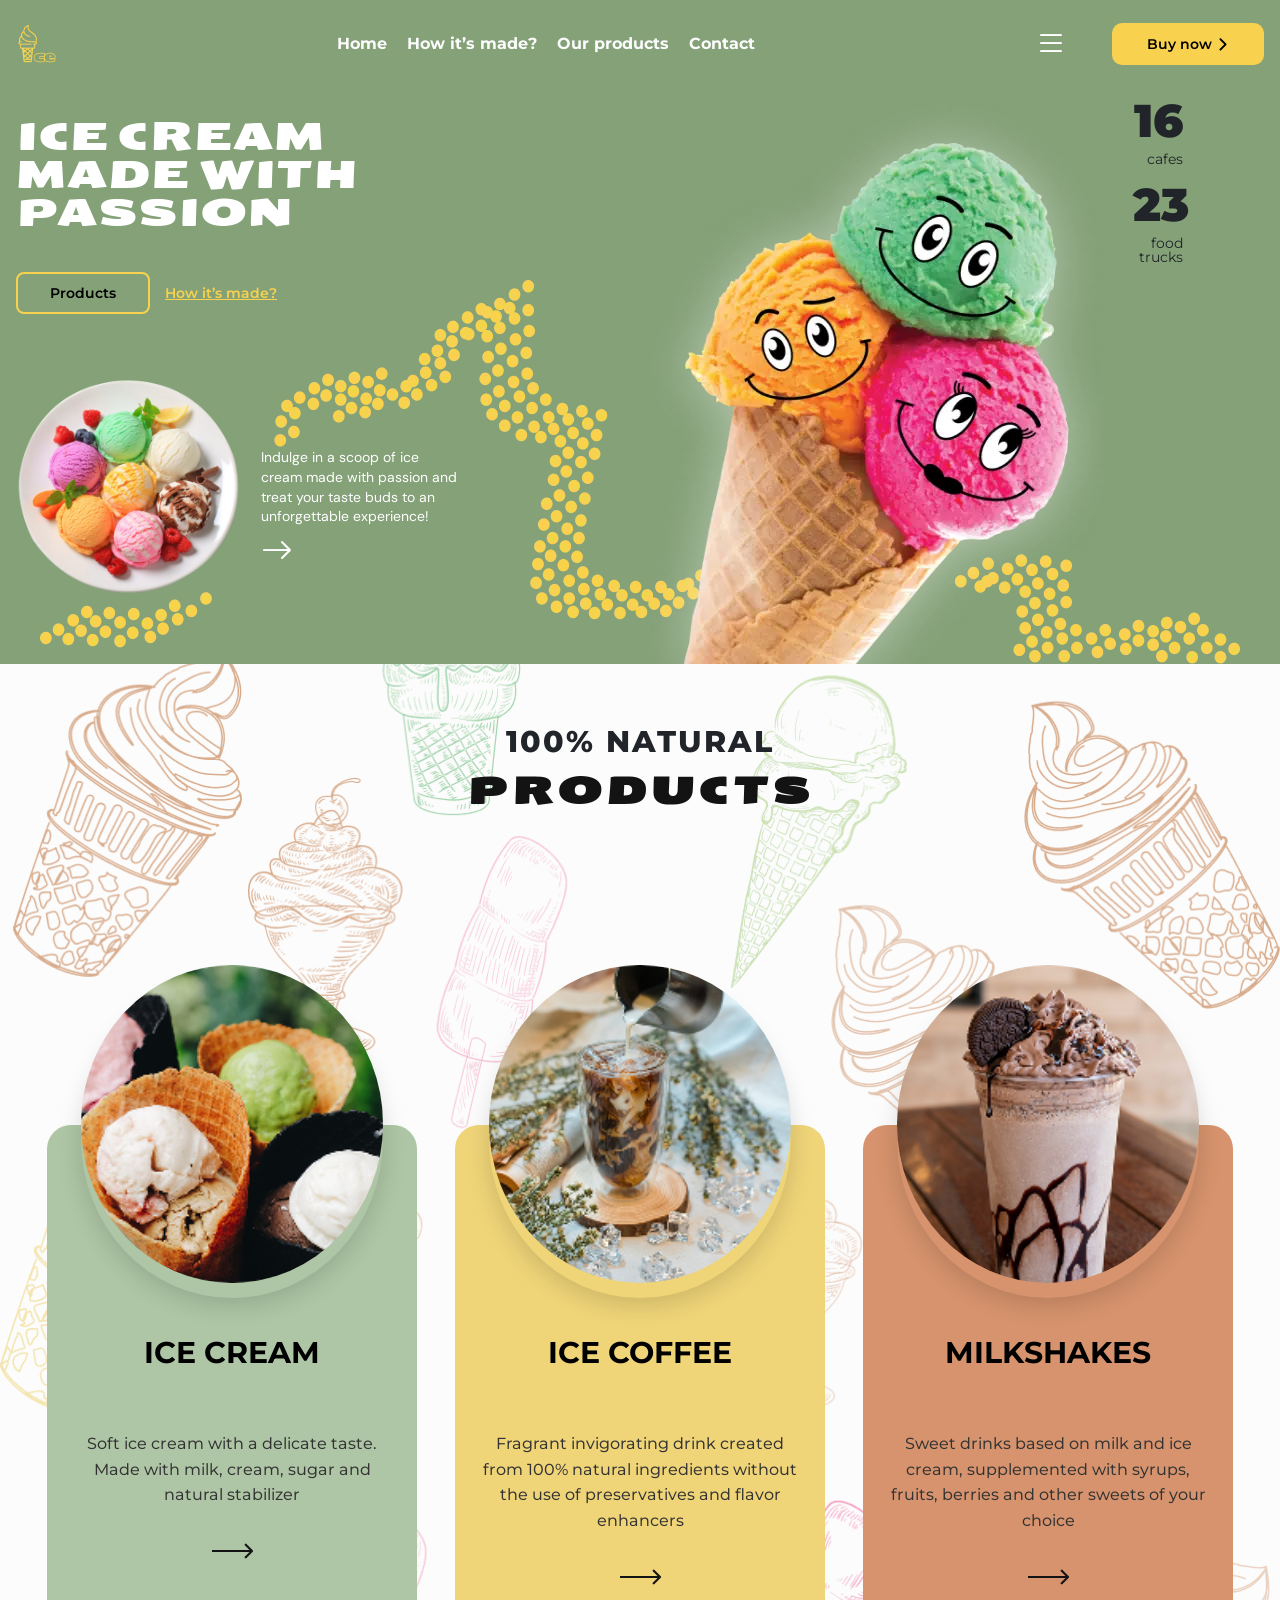
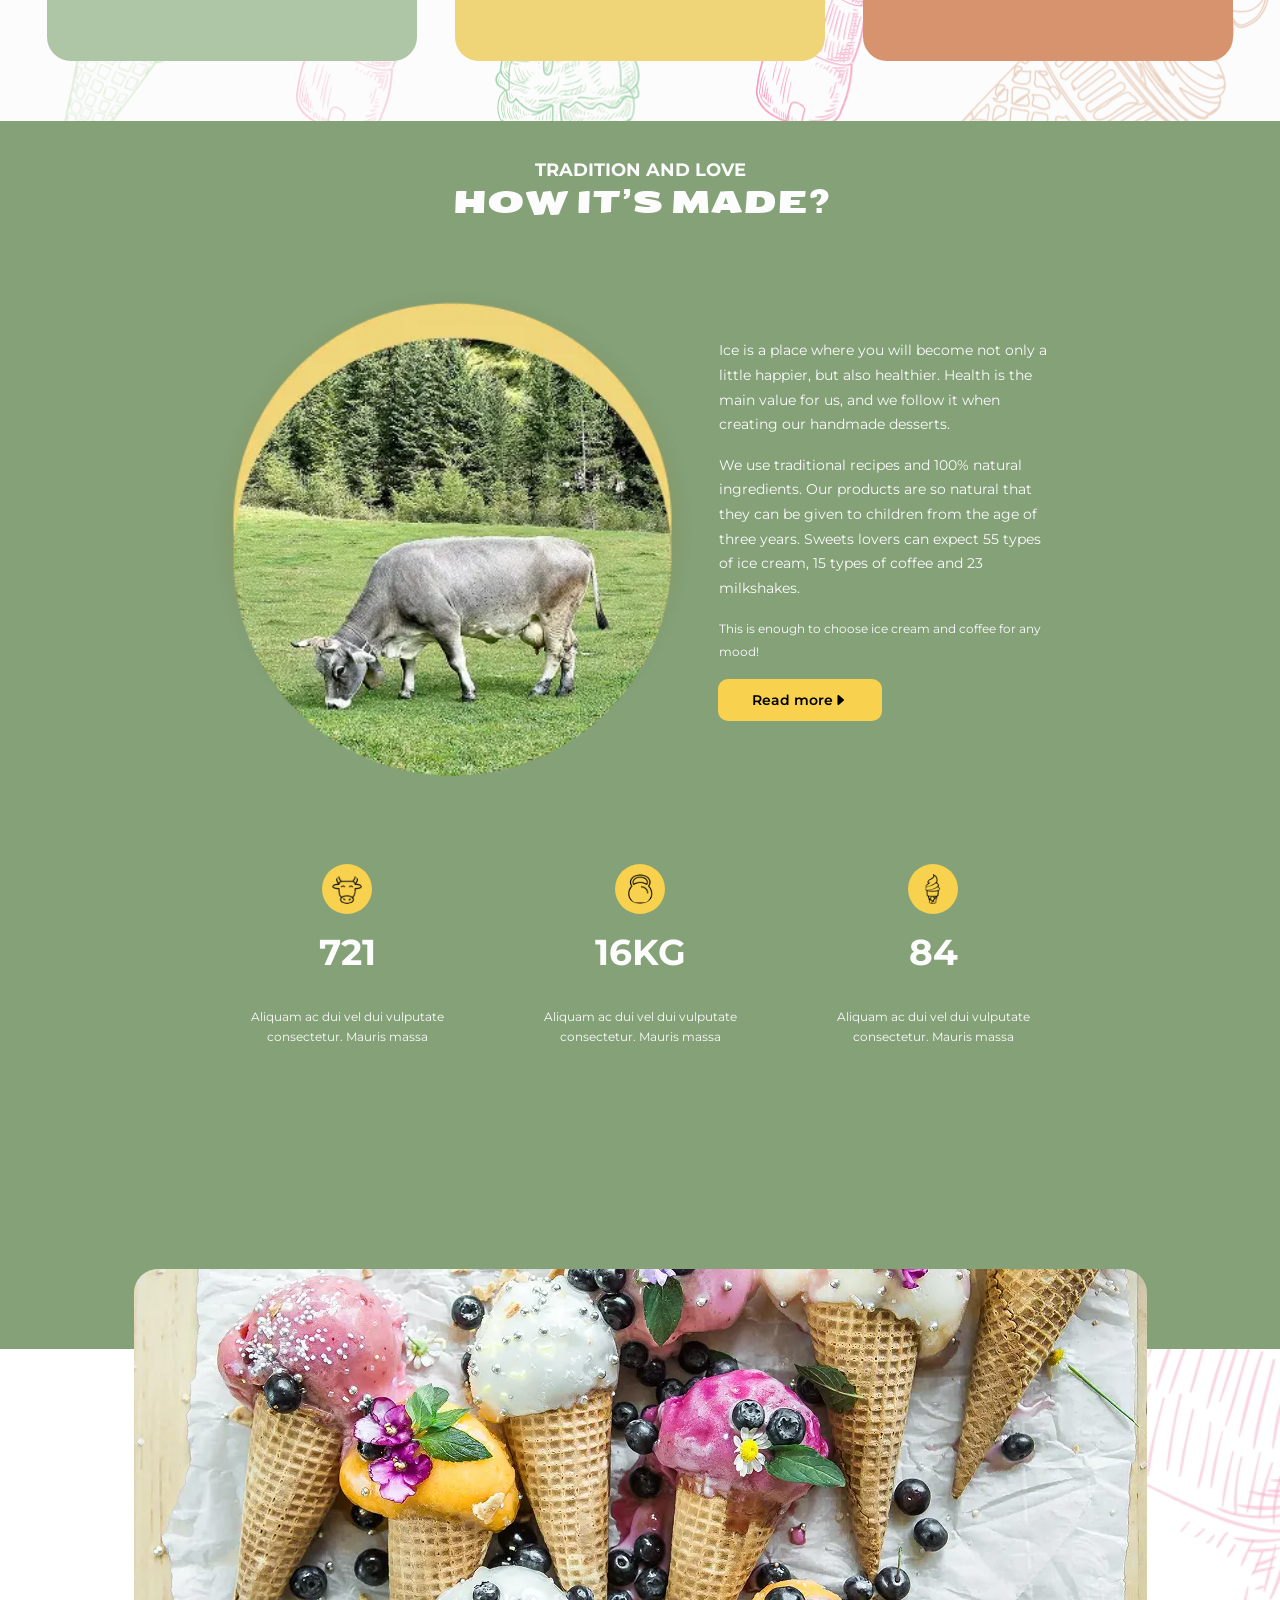
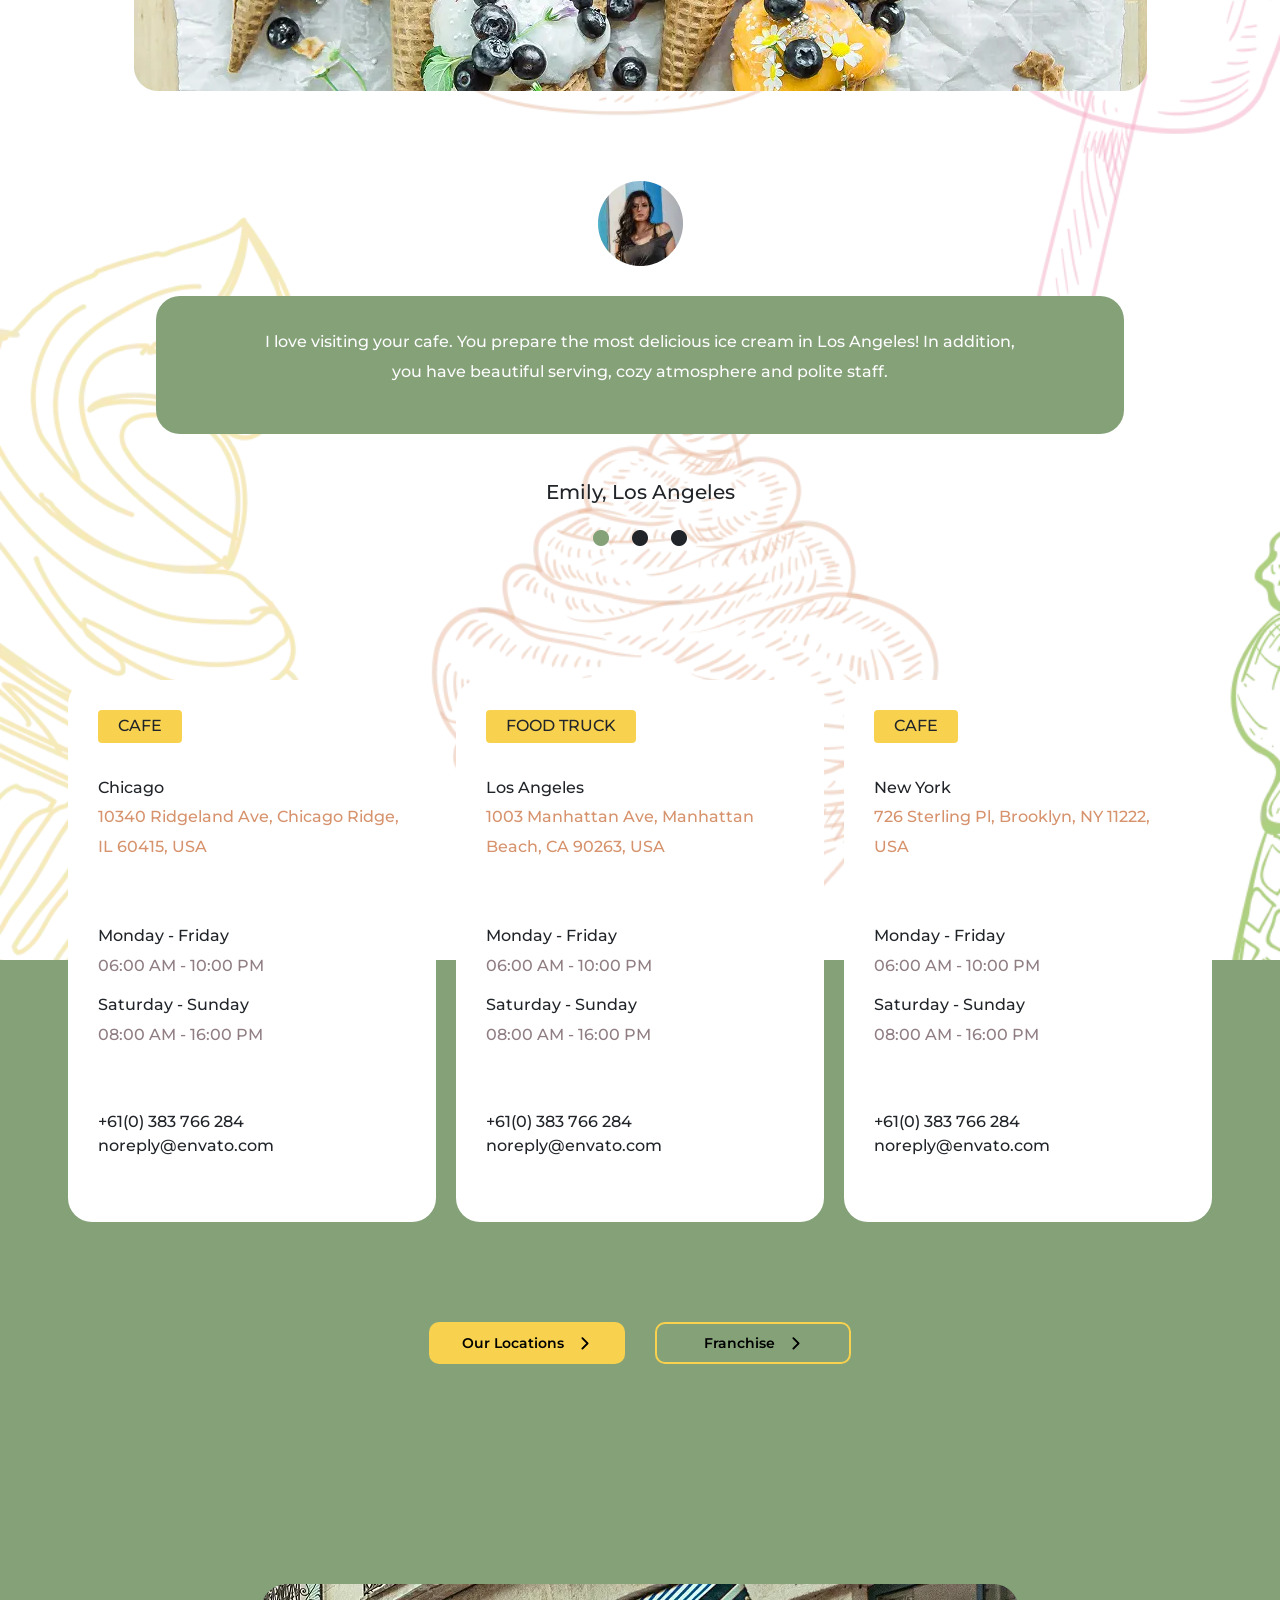
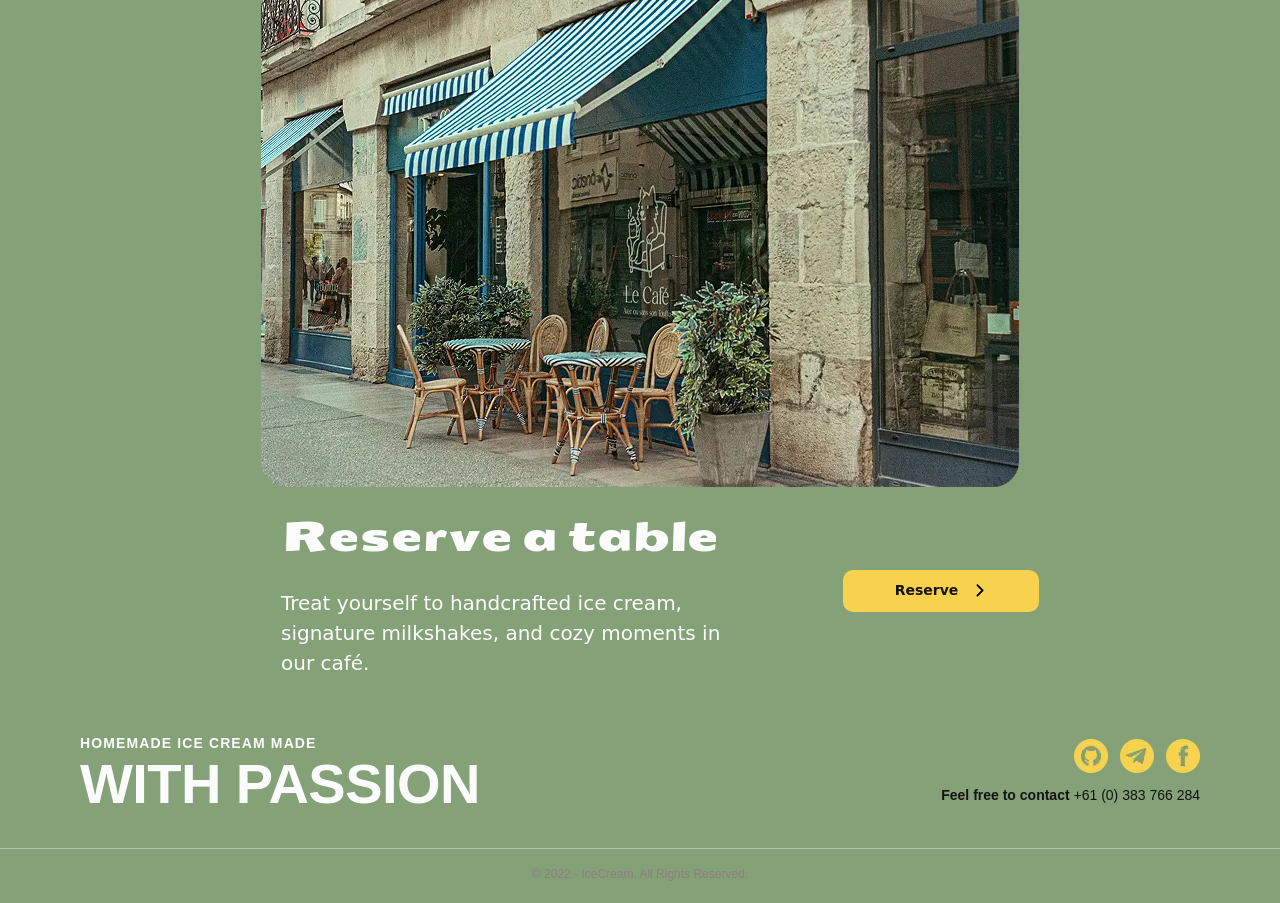
==== commit d6a250f4: "Maks" ====
--- a/index.html
+++ b/index.html
@@ -281,42 +281,9 @@
             </div>
 
             <div class="location-btn-div">
-                <button class="location-first-btn" data-modal-open-location>Our Locations</button>
-                <button class="location-two-btn" data-modal-open-franchise>Franchise</button>
-            </div>
-
-            <div class="loc-modal is-hidden" data-modal-location>
-                <div class="loc-modal-overlay" data-modal-close-location></div>
-                <div class="loc-modal-content modal-location">
-                    <button class="modal-close-btn" data-modal-close-location>&#10005;</button>
-                    <h2 class="modal-title">Our Locations</h2>
-                    <div class="modal-map">
-                        <img src="src/img/poltava.webp" alt="Poltava map">
-                    </div>
-                    <a href="https://www.google.com/maps/place/%D0%9F%D0%BE%D0%BB%D1%82%D0%B0%D0%B2%D0%B0,+%D0%9F%D0%BE%D0%BB%D1%82%D0%B0%D0%B2%D1%81%D0%BA%D0%B0%D1%8F+%D0%BE%D0%B1%D0%BB%D0%B0%D1%81%D1%82%D1%8C,+%D0%A3%D0%BA%D1%80%D0%B0%D0%B8%D0%BD%D0%B0,+36000/@49.6038745,34.4748381,12z/data=!3m1!4b1!4m6!3m5!1s0x40d825e425e6ba6b:0xcf3e6bdfb9e4ca82!8m2!3d49.588267!4d34.5514169!16zL20vMDlsd2s?entry=ttu&g_ep=EgoyMDI2MDQyMS4wIKXMDSoASAFQAw%3D%3D">
-                        <button class="modal-open-map-btn">Open map</button>
-                    </a>
-                </div>
-            </div>
-
-            <div class="loc-modal is-hidden" data-modal-franchise>
-                <div class="loc-modal-overlay" data-modal-close-franchise></div>
-                <div class="loc-modal-content modal-franchise">
-                    <button class="modal-close-btn" data-modal-close-franchise>&#10005;</button>
-                    <h2 class="modal-title">Thank you for your interest in owning an Ice Cream shop</h2>
-                    <p class="modal-desc">Due to the overwhelming volume of franchise requests we are not accepting new franchisee applications at this time. Once the application process resumes, we will contact you for further information. Please fill out the contact information below and we will reach out for additional information. We appreciate your patience.</p>
-                    <form action="" method="get">
-                        <div class="modal-form">
-                            <input class="modal-input" type="text" placeholder="Name" required>
-                            <input class="modal-input" type="tel" placeholder="Phone" pattern="[0-9\+\-\(\)\s]{7,15}" maxlength="15" required>
-                            <input class="modal-input" type="email" placeholder="Email" required>
-                            <textarea class="modal-textarea" placeholder="Comment"></textarea>
-                            <button class="modal-submit-btn" type="submit">Submit</button>
-                        </div>
-                    </form>
-                </div>
-            </div>
-
+                <button class="location-first-btn">Our Locations <i class="bi bi-chevron-right"></i></button>
+                <button class="location-two-btn">Franchise <i class="bi bi-chevron-right"></i></button>
+            </div>
             <div>
                 <div class="image-menu-direction">
                     <img class="image-menu" src="/src/img/cafe.webp" alt="cafe">
@@ -341,32 +308,32 @@
 
     </main>
     <footer class="footer">
-          <section class="footer-sect">
-            <div class="footer-preview-text-div">
-                <h2>Homemade Ice Cream<br class="footer-mobile-break"> Made</h2>
-                <h1>With<br class="footer-mobile-break"> Passion</h1>
-            </div>
-            <div class="footer-right-col">
-              <div class="footer-socials-div">
-                <a href="https://github.com/MaksimMarchuk/Final-Css-Comand-2-Revorked2.0" class="footer-social-icon" aria-label="GitHub">
-                  <img src="src/img/github.webp" alt="GitHub">
-                </a>
-                <a href="https://web.telegram.org/k/" class="footer-social-icon" aria-label="Telegram">
-                  <img src="src/img/telegram.webp" alt="Telegram">
-                </a>
-                <a href="https://www.facebook.com/login/?next=https%3A%2F%2Fwww.facebook.com%2F%3Flocale%3Dpl_PL" class="footer-social-icon" aria-label="Facebook">
-                  <img src="src/img/facebook.webp" alt="Facebook">
-                </a>
-              </div>
-              <div class="footer-contact-div">
-                <p><strong>Feel free to contact</strong> +61 (0) 383 766 284</p>
-              </div>
-            </div>
-          </section>
-          <div class="footer-subtext-div">
-            <p>© 2022 - IceCream. <span class="footer-break">All Rights Reserved.</span></p>
+      <section class="footer-sect">
+        <div class="footer-preview-text-div">
+            <h2>Homemade Ice Cream<br class="footer-mobile-break"> Made</h2>
+            <h1>With<br class="footer-mobile-break"> Passion</h1>
+        </div>
+        <div class="footer-right-col">
+          <div class="footer-socials-div">
+            <a href="#" class="footer-social-icon" aria-label="GitHub">
+              <img src="src/img/github.webp" alt="GitHub">
+            </a>
+            <a href="#" class="footer-social-icon" aria-label="Telegram">
+              <img src="src/img/telegram.webp" alt="Telegram">
+            </a>
+            <a href="#" class="footer-social-icon" aria-label="Facebook">
+              <img src="src/img/facebook.webp" alt="Facebook">
+            </a>
           </div>
-        </footer>
+          <div class="footer-contact-div">
+            <p><strong>Feel free to contact</strong> +61 (0) 383 766 284</p>
+          </div>
+        </div>
+      </section>
+      <div class="footer-subtext-div">
+        <p>© 2022 - IceCream. <span class="footer-break">All Rights Reserved.</span></p>
+      </div>
+    </footer>
 
     <div class="backdrop-products is-hidden" data-modal>
         <div class="modal-products">
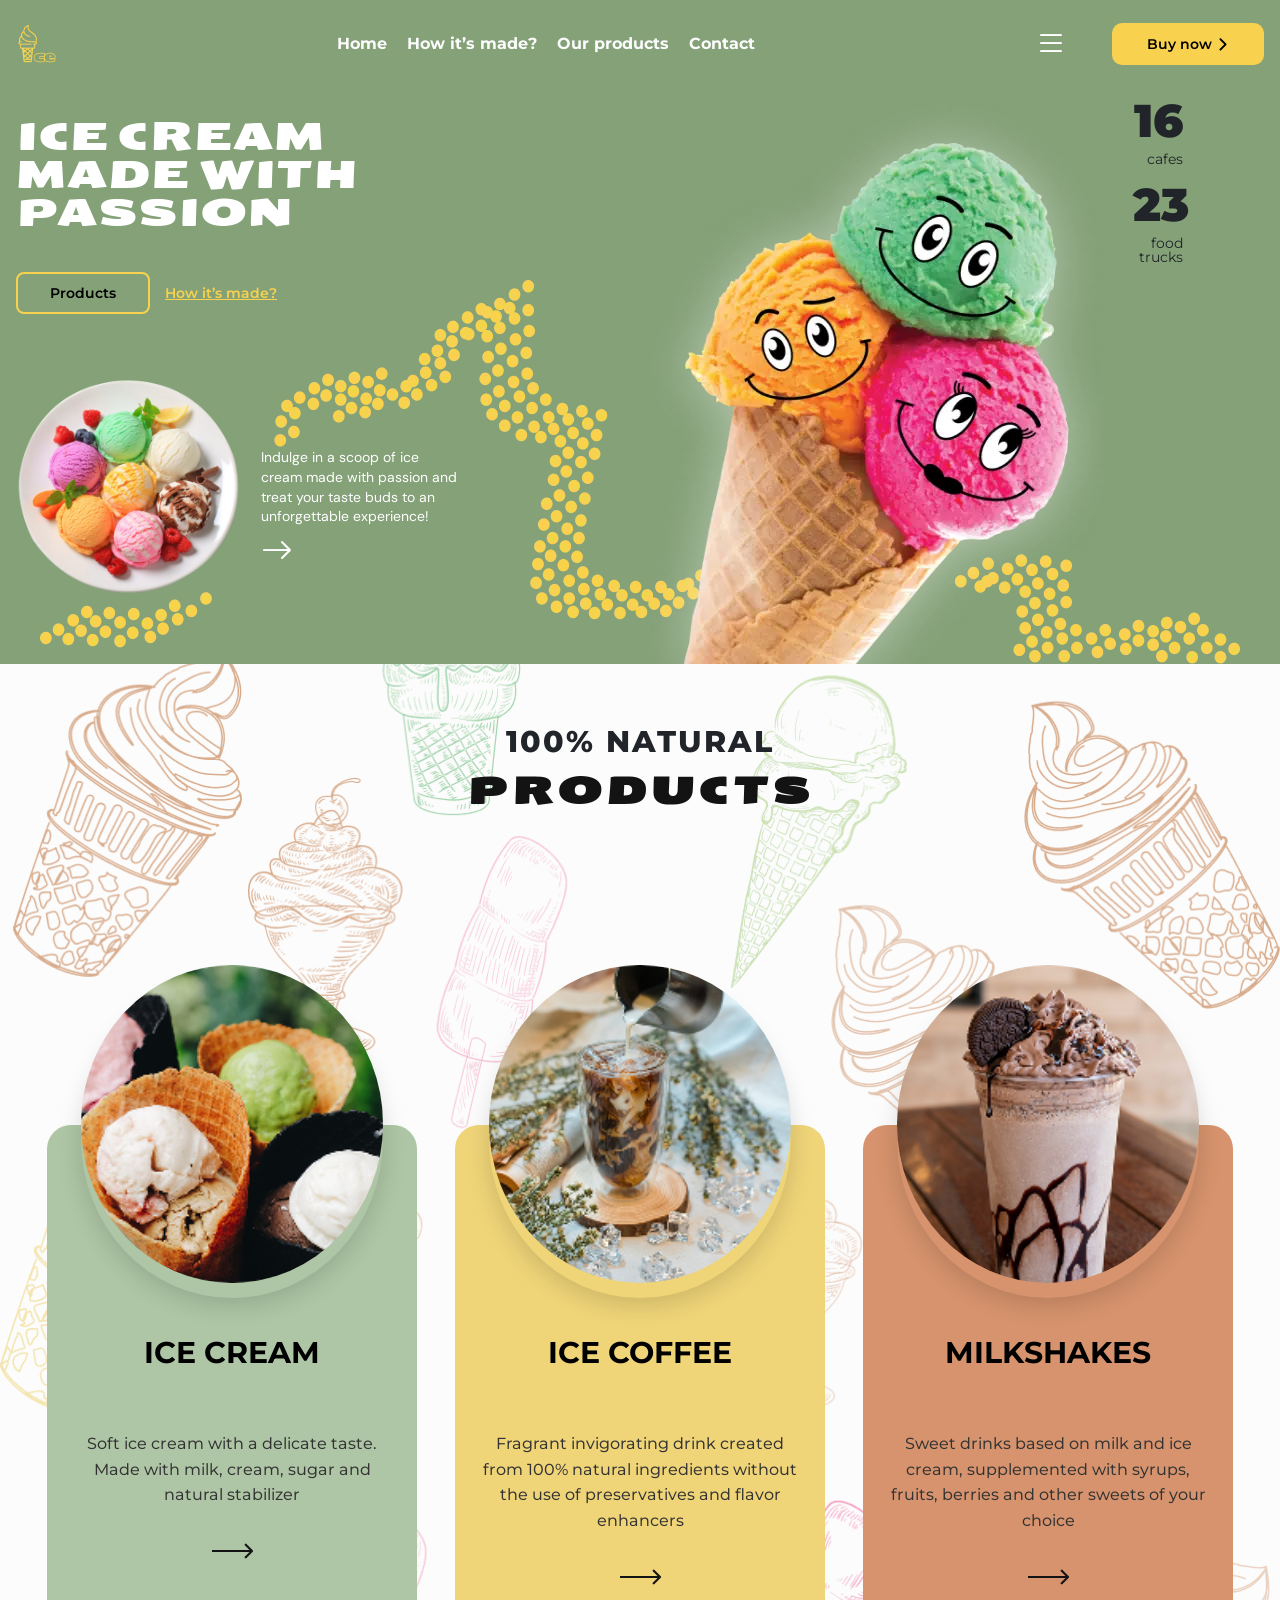
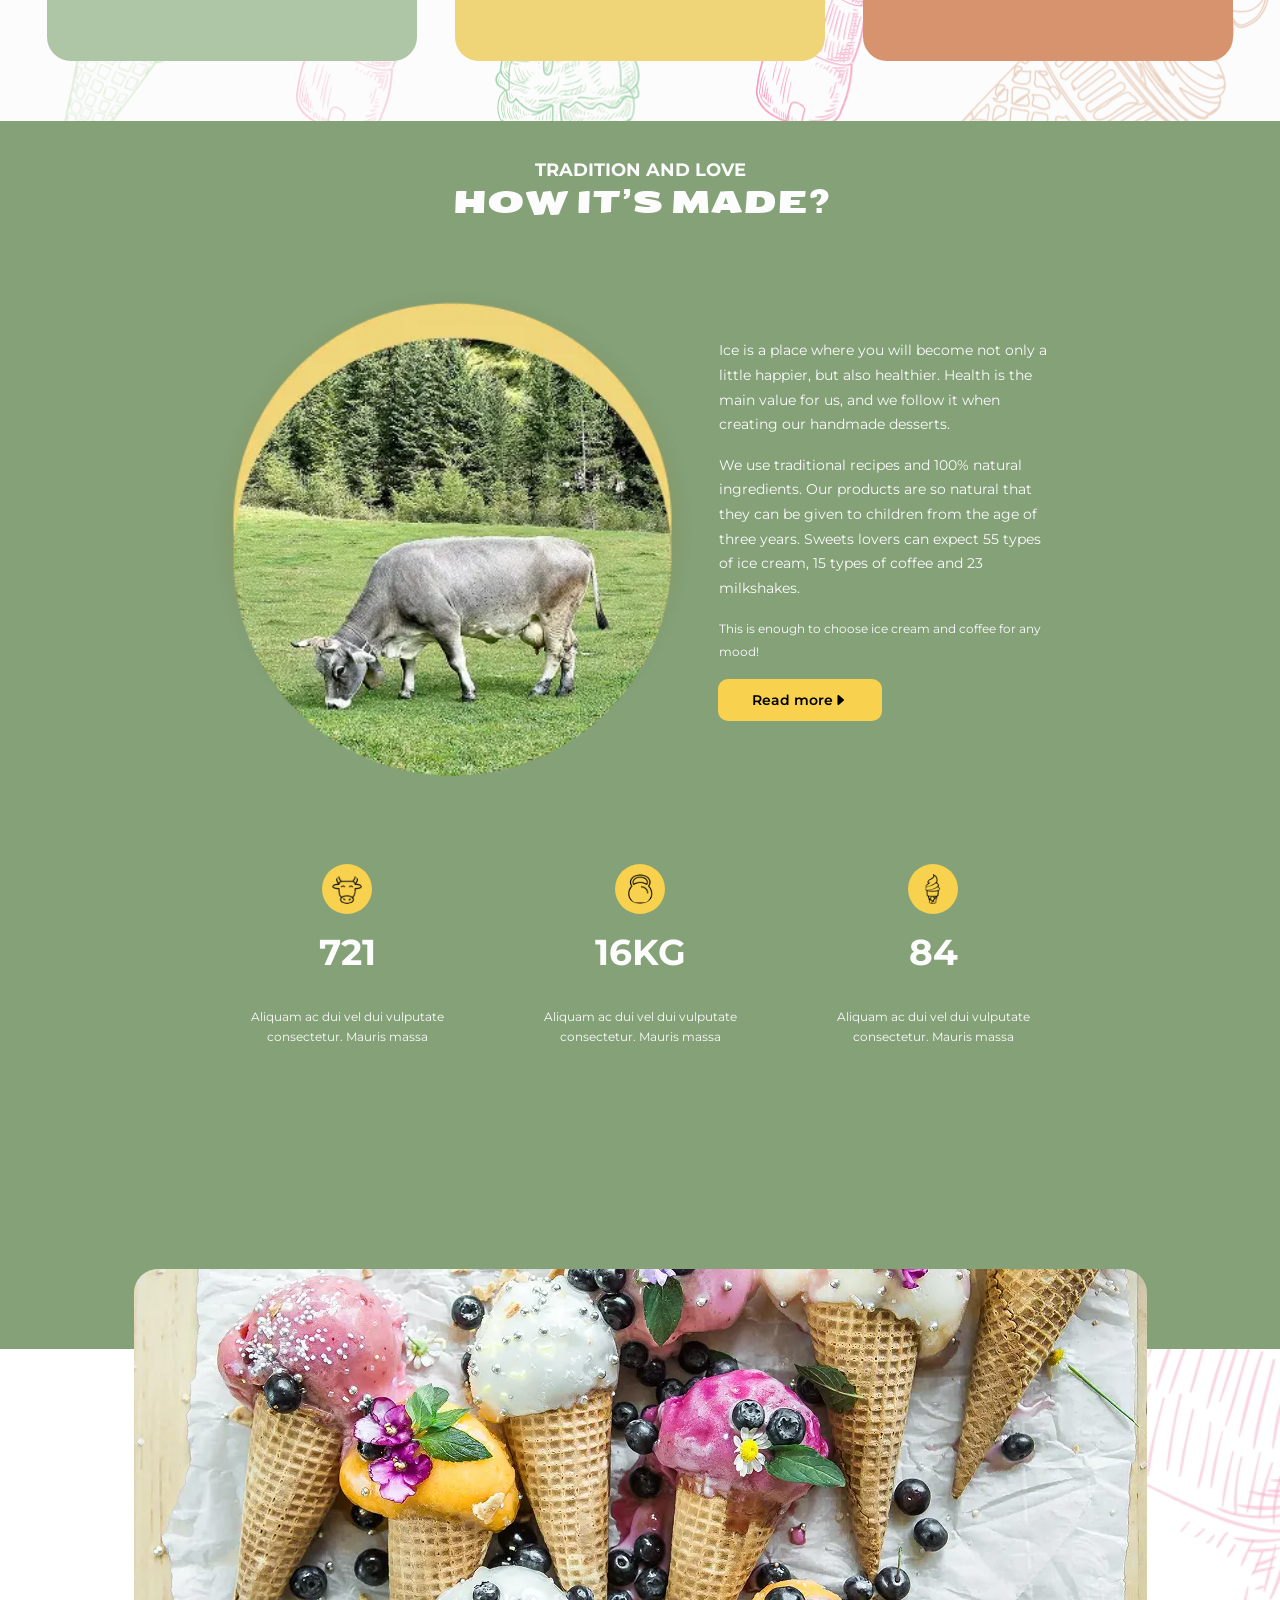
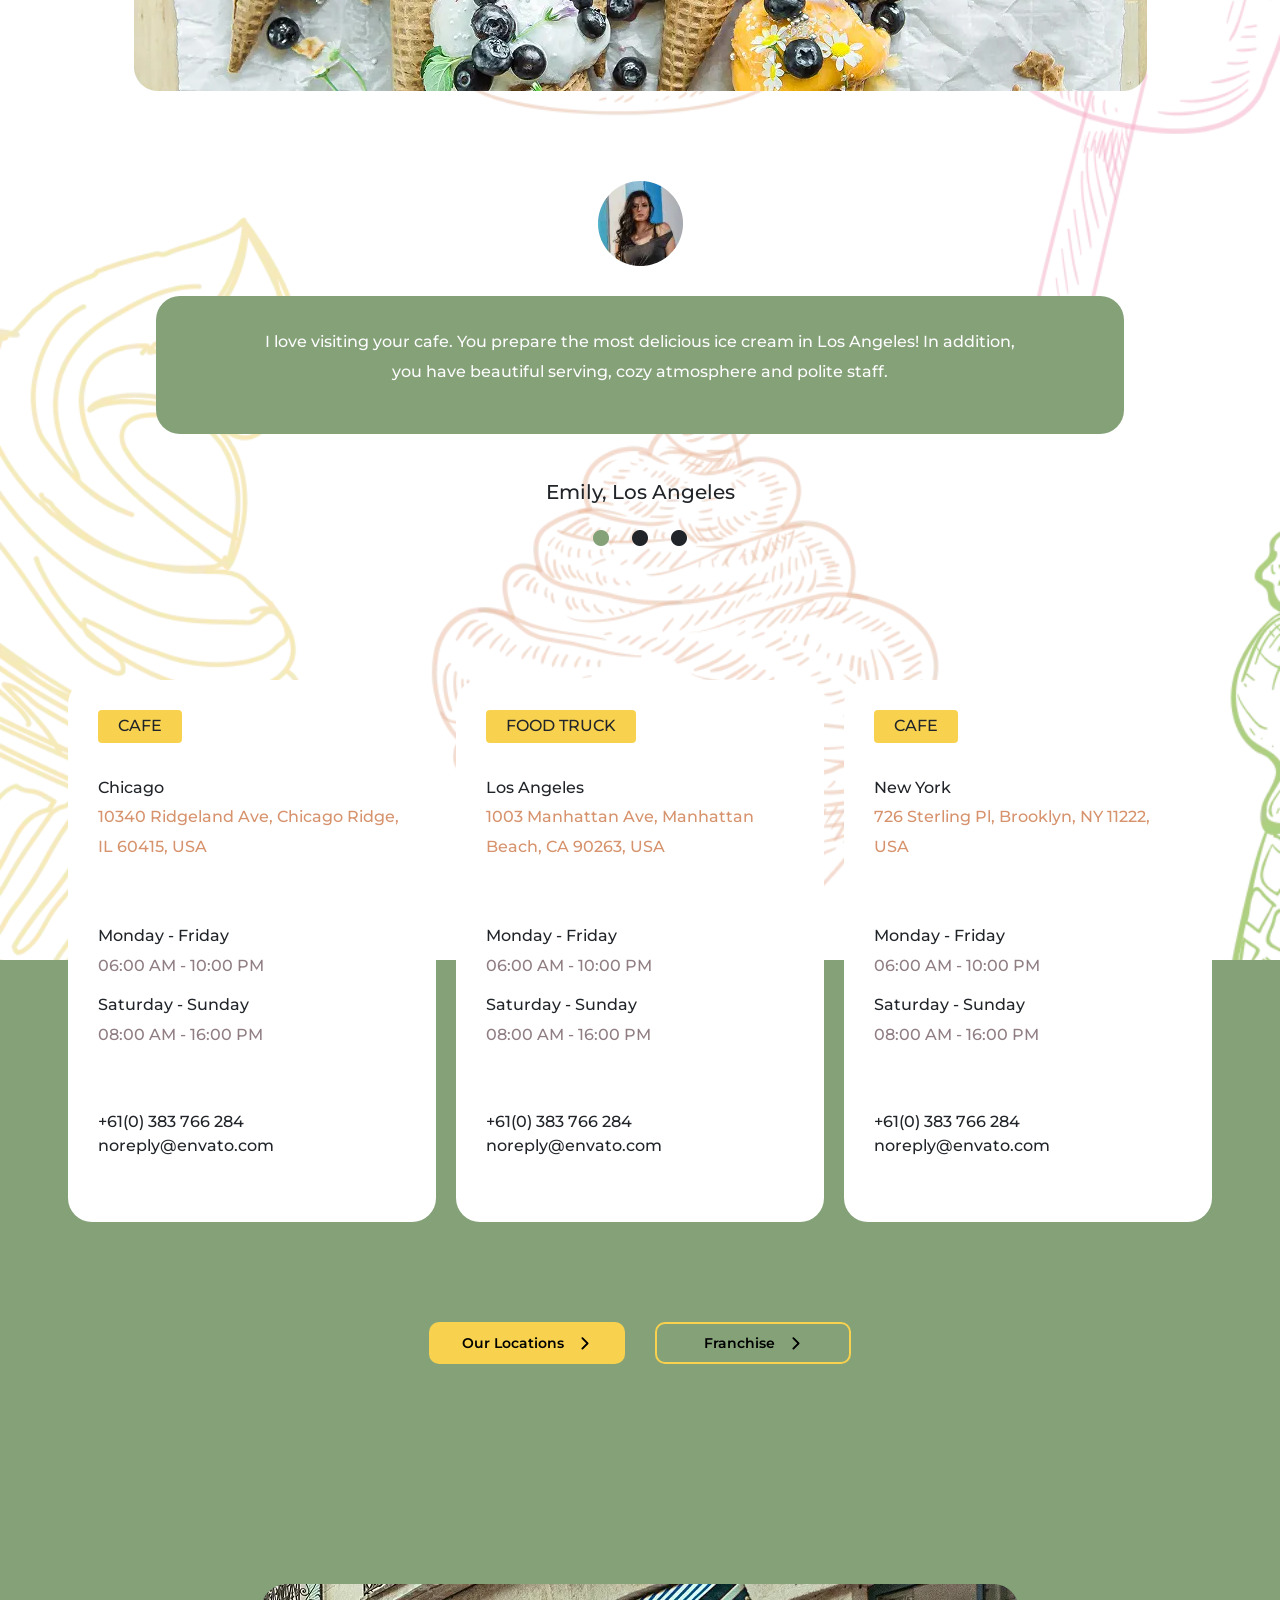
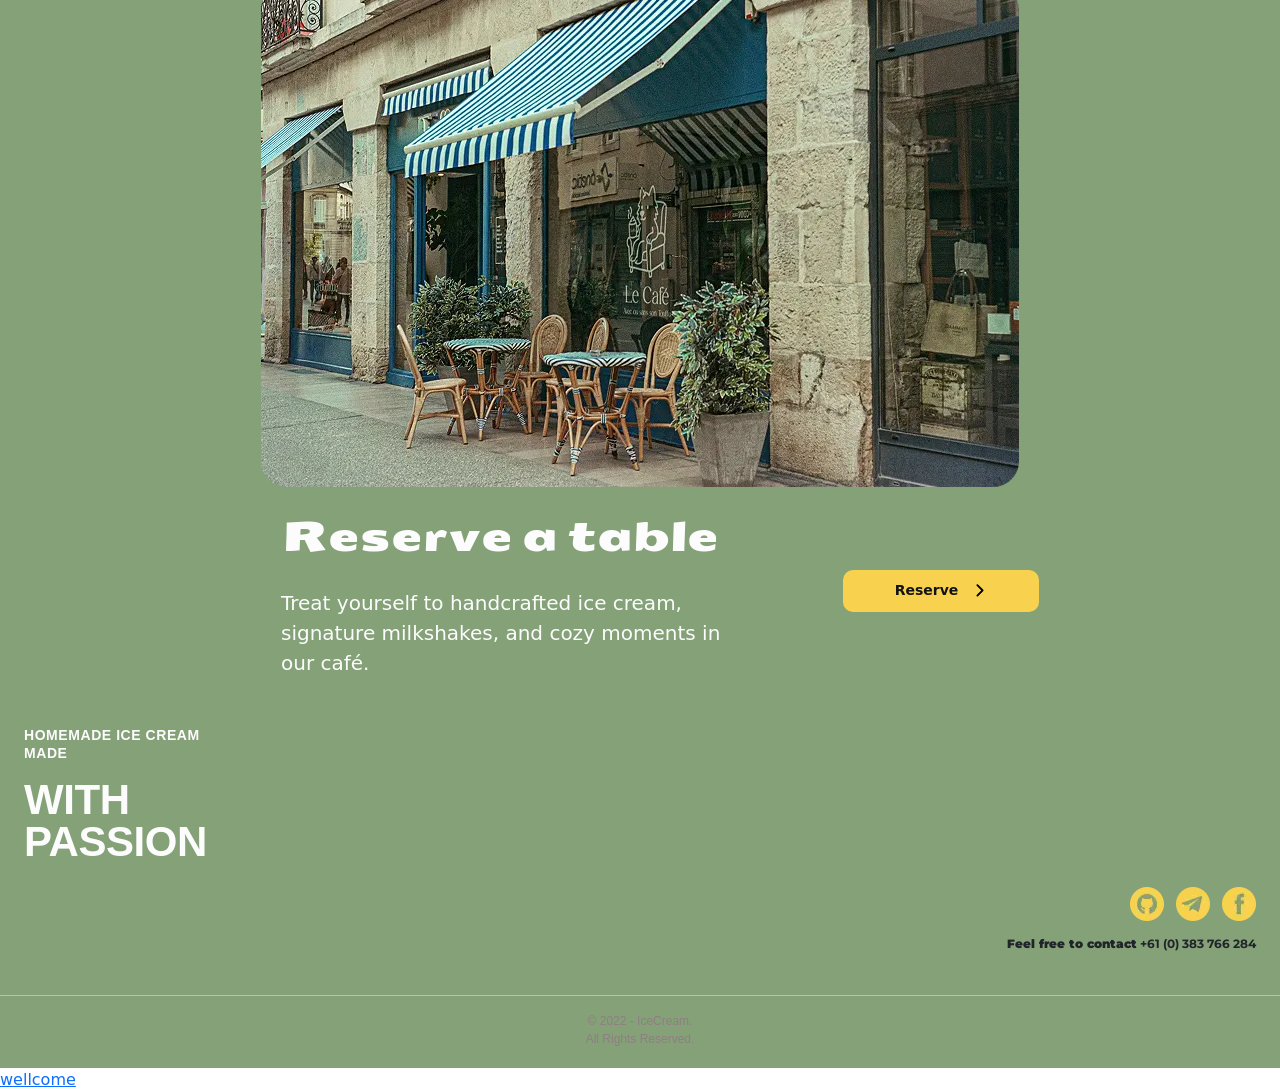
==== commit 152d07d0: "Add welcome page with reservation form and related images - Created welcome.html with a structured l" ====
--- a/index.html
+++ b/index.html
@@ -94,7 +94,7 @@
                     </div>
                     <h3>ice cream</h3>
                     <p>Soft ice cream with a delicate taste. Made with milk, cream, sugar and natural stabilizer</p>
-                    <img class="arrow" src="src/img/Arrow.webp" alt="" data-modal-open-2>
+                    <img class="arrow" src="src/img/Arrow.png" alt="" data-modal-open-2>
                 </div>
 
                 <div class="product-card">
@@ -335,6 +335,8 @@
       </div>
     </footer>
 
+    <a href="./welcome.html">wellcome</a>
+
     <div class="backdrop-products is-hidden" data-modal>
         <div class="modal-products">
             <button class="btn-close-products" data-modal-close><i class="bi bi-x"></i></button>
@@ -343,7 +345,7 @@
                 <label>
                     <div class="products-images">
                         <div class="prewiew-products-icecream">
-                            <img src="./src/img/icecream-card.webp" alt="">
+                            <img src="./src/img/icecream-card.png" alt="">
                             <div class="products-icecream-text-div">
                                 <p>ice cream</p>
                             </div>
@@ -355,7 +357,7 @@
                             </div>
                         </div>
                         <div class="prewiew-products-milkshakes">
-                            <img src="./src/img/milkshakes-card.webp" alt="">
+                            <img src="./src/img/milkshakes-card.png" alt="">
                             <div class="products-milkshakes-text-div">
                                 <p>milkshake</p>
                             </div>
@@ -607,7 +609,7 @@
             <form>
                 <label>
                     <div class="ice-latte-head-img">
-                        <img src="./src/img/coffee-card.webp" alt="" width="120px">
+                        <img src="./src/img/coffee-card.png" alt="" width="120px">
                     </div>
                 </label>
                 <label>
--- a/css/main.css
+++ b/css/main.css
@@ -20,9 +20,9 @@
   font-weight: 700;
   text-transform: uppercase;
   color: #FCFCFC;
-  letter-spacing: 0.08em;
-  margin: 0 0 4px 0;
-  line-height: 1.4;
+  letter-spacing: 0.04em;
+  margin: 0 0 16px 0;
+  line-height: 1.3;
 }
 .footer-preview-text-div h1 {
   font-family: sans-serif;
@@ -62,16 +62,23 @@
      object-fit: contain;
 }
 
-.footer-contact-div {
+.footer-contact-div p {
+  font-family: Montserrat;
+  font-weight: 700;
+  font-size: 12px;
+  line-height: 186%;
+  letter-spacing: 0%;
   text-align: right;
 }
-.footer-contact-div p {
+.footer-contact-div p span {
+  color: white;
+  padding-left: 5px;
   font-family: sans-serif;
   font-size: 13px;
   color: #131313;
   margin: 0;
 }
-.footer-contact-div p strong {
+.footer-contact-div p span strong {
   font-weight: 900;
   color: #131313;
 }
@@ -97,57 +104,84 @@
 .footer-mobile-break {
   display: block;
 }
+.footer-mobile-break .footer-preview-text-div {
+  margin-bottom: 40px;
+}
+.footer-mobile-break .footer-preview-text-div h2 {
+  font-family: Montserrat;
+  font-weight: 700;
+  font-size: 18px;
+  line-height: 100%;
+  letter-spacing: 0%;
+  text-transform: uppercase;
+  width: 232px;
+}
+.footer-mobile-break .footer-preview-text-div h1 {
+  font-family: Montserrat;
+  font-weight: 700;
+  font-size: 34px;
+  width: 200px;
+  line-height: 100%;
+  letter-spacing: 4%;
+  text-transform: uppercase;
+}
+.footer-mobile-break .footer-socials-div {
+  margin-bottom: 12px;
+}
+.footer-mobile-break .footer-contact-div p {
+  font-size: 13px;
+}
 @media (min-width: 600px) {
-  .footer-mobile-break {
+  .footer-mobile-break .footer-contact-div p {
     display: none;
   }
 }
-
 @media (min-width: 600px) {
-  .footer-sect {
+  .footer-mobile-break .footer-sect {
     padding: 36px 32px 28px 32px;
   }
-  .footer-preview-text-div h2 {
+  .footer-mobile-break .footer-preview-text-div h2 {
     font-size: 16px;
   }
-  .footer-preview-text-div h1 {
+  .footer-mobile-break .footer-preview-text-div h1 {
     font-size: 52px;
   }
-  .footer-break {
+  .footer-mobile-break .footer-break {
     display: inline;
   }
 }
 @media (min-width: 900px) {
-  .footer-sect {
+  .footer-mobile-break .footer-sect {
     flex-direction: row;
     align-items: center;
     justify-content: space-between;
     padding: 36px 60px 32px 60px;
   }
-  .footer-preview-text-div h2 {
+  .footer-mobile-break .footer-preview-text-div h2 {
     font-size: 14px;
     margin-bottom: 2px;
   }
-  .footer-preview-text-div h1 {
+  .footer-mobile-break .footer-preview-text-div h1 {
     font-size: 48px;
   }
-  .footer-right-col {
+  .footer-mobile-break .footer-right-col {
     width: auto;
     margin-top: 0;
     align-items: flex-end;
   }
-  .footer-contact-div p {
+  .footer-mobile-break .footer-contact-div p {
     font-size: 14px;
   }
 }
 @media (min-width: 1200px) {
-  .footer-sect {
+  .footer-mobile-break .footer-sect {
     padding: 40px 80px 36px 80px;
   }
-  .footer-preview-text-div h1 {
+  .footer-mobile-break .footer-preview-text-div h1 {
     font-size: 56px;
   }
 }
+
 .header {
   background-color: #84A178;
   height: 502px;
@@ -2595,191 +2629,6 @@
 @media (min-width: 1024px) {
   .modal-ice-latte {
     transform: translateX(-1%);
-  }
-}
-.loc-modal {
-  position: fixed;
-  top: 0;
-  left: 0;
-  width: 100%;
-  height: 100%;
-  z-index: 1000;
-  display: flex;
-  align-items: center;
-  justify-content: center;
-}
-.loc-modal.is-hidden {
-  display: none;
-}
-
-.loc-modal-overlay {
-  position: absolute;
-  top: 0;
-  left: 0;
-  width: 100%;
-  height: 100%;
-  background-color: rgba(107, 107, 107, 0.7);
-}
-
-.loc-modal-content {
-  position: relative;
-  z-index: 1;
-  background-color: #fffef5;
-  border: 2px solid #f0c93a;
-  border-radius: 12px;
-  padding: 28px 20px 24px 20px;
-  width: 280px;
-  overflow-y: auto;
-  max-height: 90vh;
-}
-
-.modal-location {
-  height: 365px;
-  display: flex;
-  flex-direction: column;
-  align-items: center;
-}
-
-.modal-franchise {
-  height: 675px;
-  display: flex;
-  flex-direction: column;
-}
-
-.modal-close-btn {
-  position: absolute;
-  top: 12px;
-  right: 14px;
-  background: none;
-  border: none;
-  font-size: 16px;
-  color: #333;
-  cursor: pointer;
-  padding: 0;
-  line-height: 1;
-}
-
-.modal-title {
-  font-family: "Seymour One", sans-serif;
-  font-size: 18px;
-  font-weight: 800;
-  color: #1a1a1a;
-  text-align: center;
-  margin: 0 0 16px 0;
-  line-height: 1.3;
-}
-
-.modal-map {
-  position: relative;
-  width: 100%;
-  flex: 1;
-  border-radius: 8px;
-  overflow: hidden;
-  margin-bottom: 16px;
-}
-.modal-map img {
-  width: 100%;
-  height: 100%;
-  -o-object-fit: cover;
-     object-fit: cover;
-  display: block;
-}
-
-.modal-open-map-btn {
-  width: 160px;
-  padding: 12px 0;
-  background-color: #f0c93a;
-  border: none;
-  border-radius: 8px;
-  font-family: "Montserrat", sans-serif;
-  font-size: 14px;
-  font-weight: 700;
-  color: #1a1a1a;
-  cursor: pointer;
-  margin-top: auto;
-}
-
-.modal-desc {
-  font-family: "Montserrat", sans-serif;
-  font-size: 13px;
-  color: #333;
-  line-height: 1.6;
-  margin: 0 0 16px 0;
-}
-
-.modal-form {
-  display: flex;
-  flex-direction: column;
-  gap: 10px;
-  flex: 1;
-}
-
-.modal-input, .modal-textarea {
-  width: 100%;
-  padding: 12px 14px;
-  border: 1px solid #e0d9b0;
-  border-radius: 8px;
-  background-color: #fffef5;
-  font-family: "Montserrat", sans-serif;
-  font-size: 13px;
-  color: #333;
-  box-sizing: border-box;
-  outline: none;
-}
-.modal-input::-moz-placeholder, .modal-textarea::-moz-placeholder {
-  color: #aaa;
-}
-.modal-input::placeholder, .modal-textarea::placeholder {
-  color: #aaa;
-}
-.modal-input:focus, .modal-textarea:focus {
-  border-color: #f0c93a;
-}
-
-.modal-textarea {
-  height: 90px;
-}
-
-.modal-submit-btn {
-  width: 100%;
-  padding: 14px 0;
-  background-color: #f0c93a;
-  border: none;
-  border-radius: 8px;
-  font-family: "Montserrat", sans-serif;
-  font-size: 14px;
-  font-weight: 700;
-  color: #1a1a1a;
-  cursor: pointer;
-  margin-top: auto;
-}
-
-@media (min-width: 768px) {
-  .loc-modal-content {
-    width: 570px;
-  }
-  .modal-location {
-    height: 470px;
-  }
-  .modal-franchise {
-    height: 670px;
-  }
-  .modal-title {
-    font-size: 24px;
-  }
-  .modal-desc {
-    font-size: 15px;
-  }
-  .modal-input, .modal-textarea {
-    font-size: 15px;
-    padding: 14px 16px;
-  }
-  .modal-open-map-btn {
-    width: 200px;
-    font-size: 15px;
-  }
-  .modal-submit-btn {
-    font-size: 15px;
   }
 }
 .product-section {
@@ -3344,4 +3193,235 @@
   .bg-dots-2 {
     display: none;
   }
+}
+
+.welcome-main {
+  background-color: #84A178;
+  display: flex;
+  flex-direction: column;
+  align-items: center;
+}
+.welcome-main .welcome-back {
+  position: absolute;
+  left: 20px;
+  top: 10px;
+}
+.welcome-main .welcome-back i {
+  color: black;
+  font-size: 30px;
+}
+.welcome-main .welcome-main-text-div {
+  display: flex;
+  flex-direction: column;
+  align-items: center;
+  margin-top: 100px;
+  gap: 20px;
+}
+.welcome-main .welcome-main-text-div h1 {
+  color: #FCFCFC;
+  font-family: Seymour One;
+  font-size: 64px;
+  letter-spacing: 4%;
+}
+.welcome-main .welcome-main-text-div h3 {
+  color: #F8D24E;
+  font-family: Seymour One;
+  font-size: 36px;
+  letter-spacing: 4%;
+}
+.welcome-main .welcome-img-div {
+  margin-top: 300px;
+  background-color: white;
+  width: 100%;
+  display: flex;
+  justify-content: center;
+  height: 800px;
+  background-image: url(/src/img/welcome-bg.webp);
+}
+.welcome-main .welcome-img-div img {
+  position: relative;
+  bottom: 200px;
+  height: 1236px;
+}
+.welcome-main .welcome-info-main-div {
+  margin-top: 800px;
+  background-color: white;
+  width: 100%;
+  display: flex;
+  justify-content: center;
+  height: 700px;
+  background-image: url(/src/img/welcome-bg.webp);
+}
+.welcome-main .welcome-info-main-div .info-card-div {
+  background-color: #84A178;
+  width: 1246px;
+  height: 825px;
+  position: relative;
+  bottom: 300px;
+  box-shadow: 0 -10px 15px -5px rgba(0, 0, 0, 0.3);
+  display: flex;
+  flex-direction: column;
+  align-items: center;
+  justify-content: space-between;
+}
+.welcome-main .welcome-info-main-div .info-card-div h3 {
+  color: #FCFCFC;
+  font-family: Seymour One;
+  font-size: 36px;
+  letter-spacing: 4%;
+  margin-top: 100px;
+}
+.welcome-main .welcome-input-div {
+  display: flex;
+  justify-content: space-between;
+  width: 1000px;
+}
+.welcome-main .welcome-input-div form {
+  display: flex;
+  flex-direction: column;
+  gap: 20px;
+}
+.welcome-main .welcome-input-div form .date-label {
+  background-color: #ECE5C0;
+  padding: 15px;
+  border-radius: 13px;
+  display: flex;
+  align-items: center;
+  gap: 100px;
+}
+.welcome-main .welcome-input-div form .date-label .date-input {
+  border-style: none;
+  background-color: #ECE5C0;
+  font-family: Monserrat;
+  font-weight: 600;
+  color: #84A178;
+  outline-style: none;
+  font-size: 24px;
+}
+.welcome-main .welcome-input-div form .time-label {
+  background-color: #ECE5C0;
+  padding: 15px;
+  border-radius: 13px;
+  display: flex;
+  align-items: center;
+  gap: 100px;
+}
+.welcome-main .welcome-input-div form .time-label .time-input {
+  border-style: none;
+  background-color: #ECE5C0;
+  font-family: Monserrat;
+  font-weight: 600;
+  color: #84A178;
+  outline-style: none;
+  font-size: 24px;
+}
+.welcome-main .welcome-input-div form .table-label {
+  background-color: #ECE5C0;
+  padding: 15px;
+  border-radius: 13px;
+  display: flex;
+  align-items: center;
+  gap: 100px;
+}
+.welcome-main .welcome-input-div form .table-label .table-input {
+  border-style: none;
+  background-color: #ECE5C0;
+  font-family: Monserrat;
+  font-weight: 600;
+  color: #84A178;
+  outline-style: none;
+  font-size: 24px;
+}
+.welcome-main .welcome-input-div form .welcome-form-btn {
+  width: 356px;
+  height: 72px;
+  border-radius: 13px;
+  border-style: none;
+  outline-style: none;
+  background-color: #F8D24E;
+  font-family: Monserrat;
+  font-weight: 600;
+  color: #FCFCFC;
+  outline-style: none;
+  font-size: 24px;
+}
+
+@media (max-width: 768px) {
+  .welcome-main .welcome-main-text-div h3 {
+    width: 531px;
+    text-align: center;
+  }
+  .welcome-main .welcome-img-div {
+    height: 450px;
+  }
+  .welcome-main .welcome-img-div img {
+    height: 634px;
+    bottom: 80px;
+  }
+  .welcome-main .welcome-info-main-div {
+    height: 400px;
+    margin-top: 600px;
+  }
+  .welcome-main .welcome-info-main-div .info-card-div {
+    width: 671px;
+    height: 670px;
+    justify-content: start;
+  }
+  .welcome-main .welcome-info-main-div .info-card-div .welcome-input-div {
+    justify-content: center;
+    margin-top: 100px;
+  }
+  .welcome-main .welcome-info-main-div .info-card-div .welcome-input-div .welcome-img {
+    display: none;
+  }
+}
+@media (max-width: 480px) {
+  .welcome-main .welcome-main-text-div img {
+    width: 78px;
+    height: 88px;
+  }
+  .welcome-main .welcome-main-text-div h1 {
+    font-size: 36px;
+  }
+  .welcome-main .welcome-main-text-div h3 {
+    font-size: 16px;
+    width: 303px;
+  }
+  .welcome-main .welcome-img-div {
+    height: 300px;
+  }
+  .welcome-main .welcome-img-div img {
+    height: 418px;
+    bottom: 60px;
+  }
+  .welcome-main .welcome-info-main-div {
+    height: 400px;
+    margin-top: 600px;
+  }
+  .welcome-main .welcome-info-main-div .info-card-div {
+    width: 353px;
+    height: 549px;
+  }
+  .welcome-main .welcome-info-main-div .info-card-div h3 {
+    width: 391px;
+    text-align: center;
+    margin-top: 20px;
+    font-size: 24px;
+  }
+  .welcome-main .welcome-info-main-div .info-card-div .welcome-input-div {
+    justify-content: center;
+    margin-top: 50px;
+  }
+  .welcome-main .welcome-info-main-div .info-card-div .welcome-input-div form .date-label {
+    gap: 40px;
+  }
+  .welcome-main .welcome-info-main-div .info-card-div .welcome-input-div form .time-label {
+    gap: 40px;
+  }
+  .welcome-main .welcome-info-main-div .info-card-div .welcome-input-div form .table-label {
+    gap: 40px;
+  }
+  .welcome-main .welcome-info-main-div .info-card-div .welcome-input-div form .welcome-form-btn {
+    width: 296px;
+  }
 }
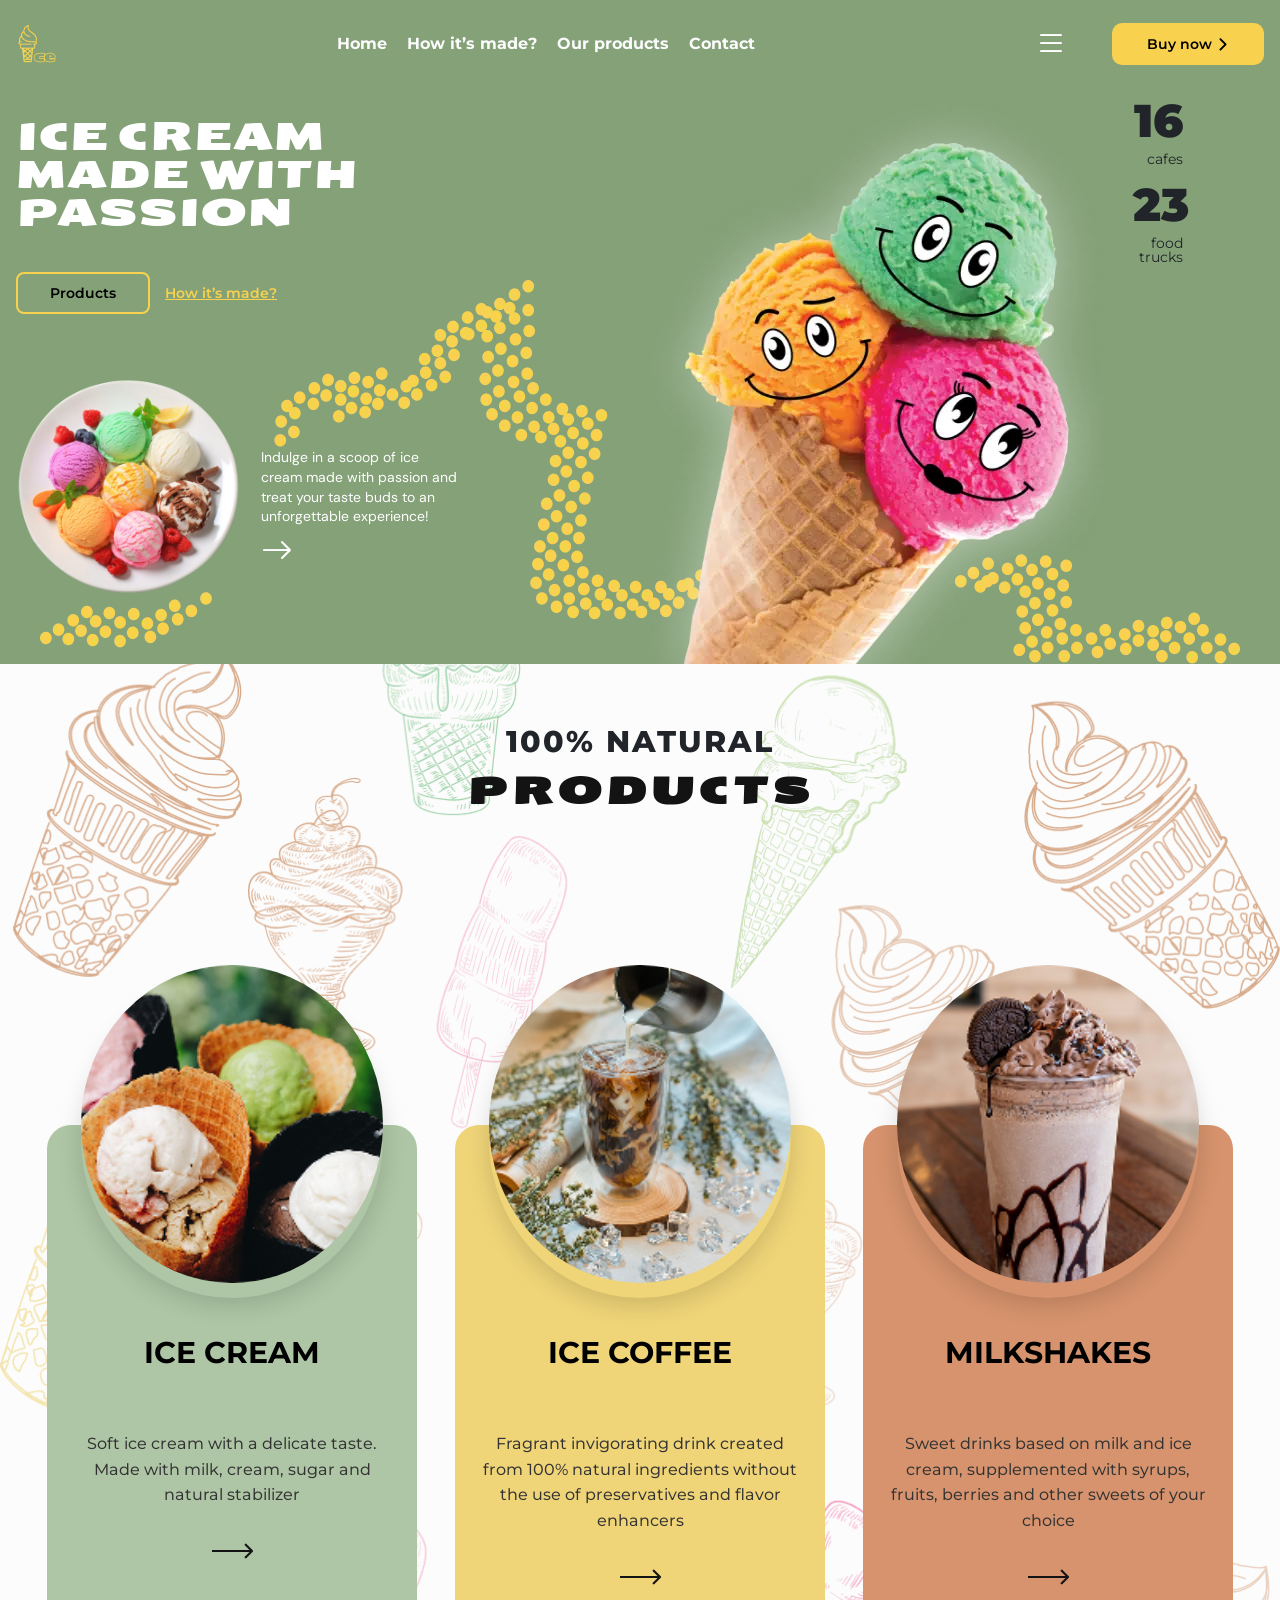
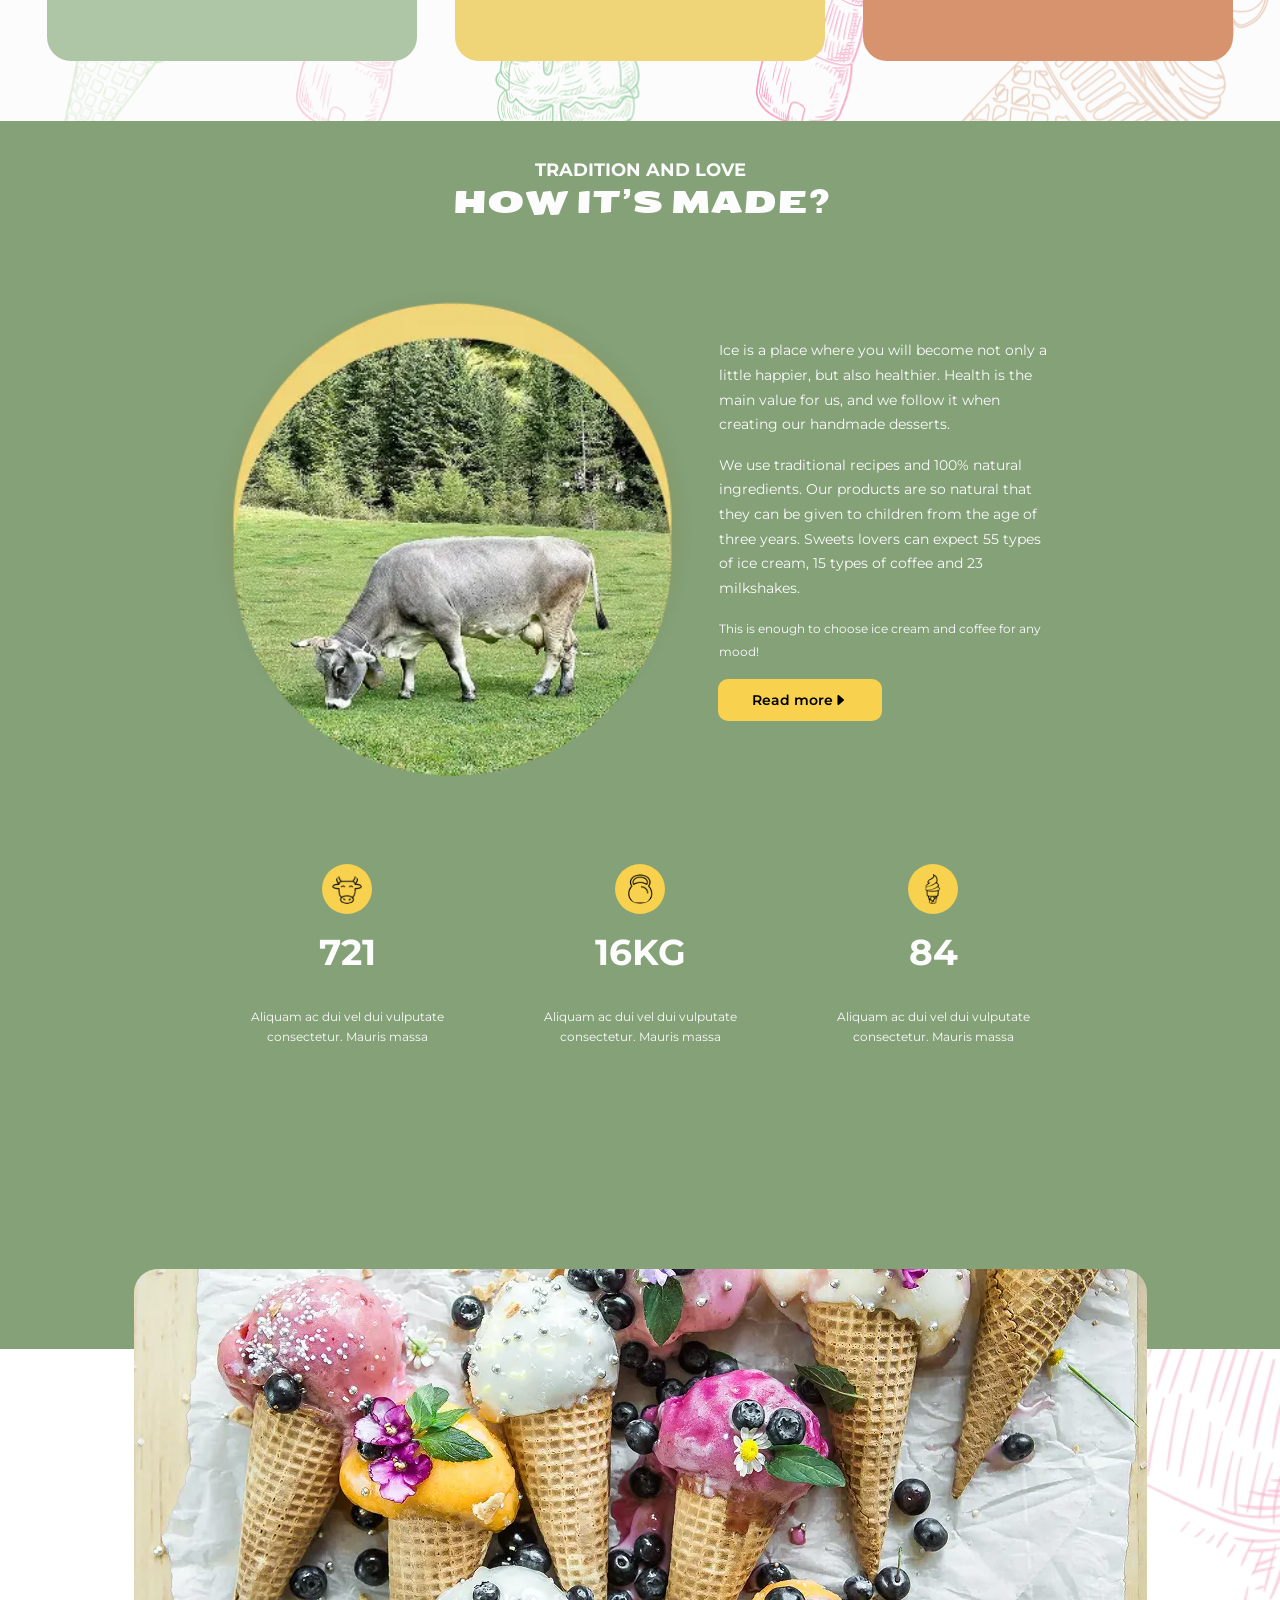
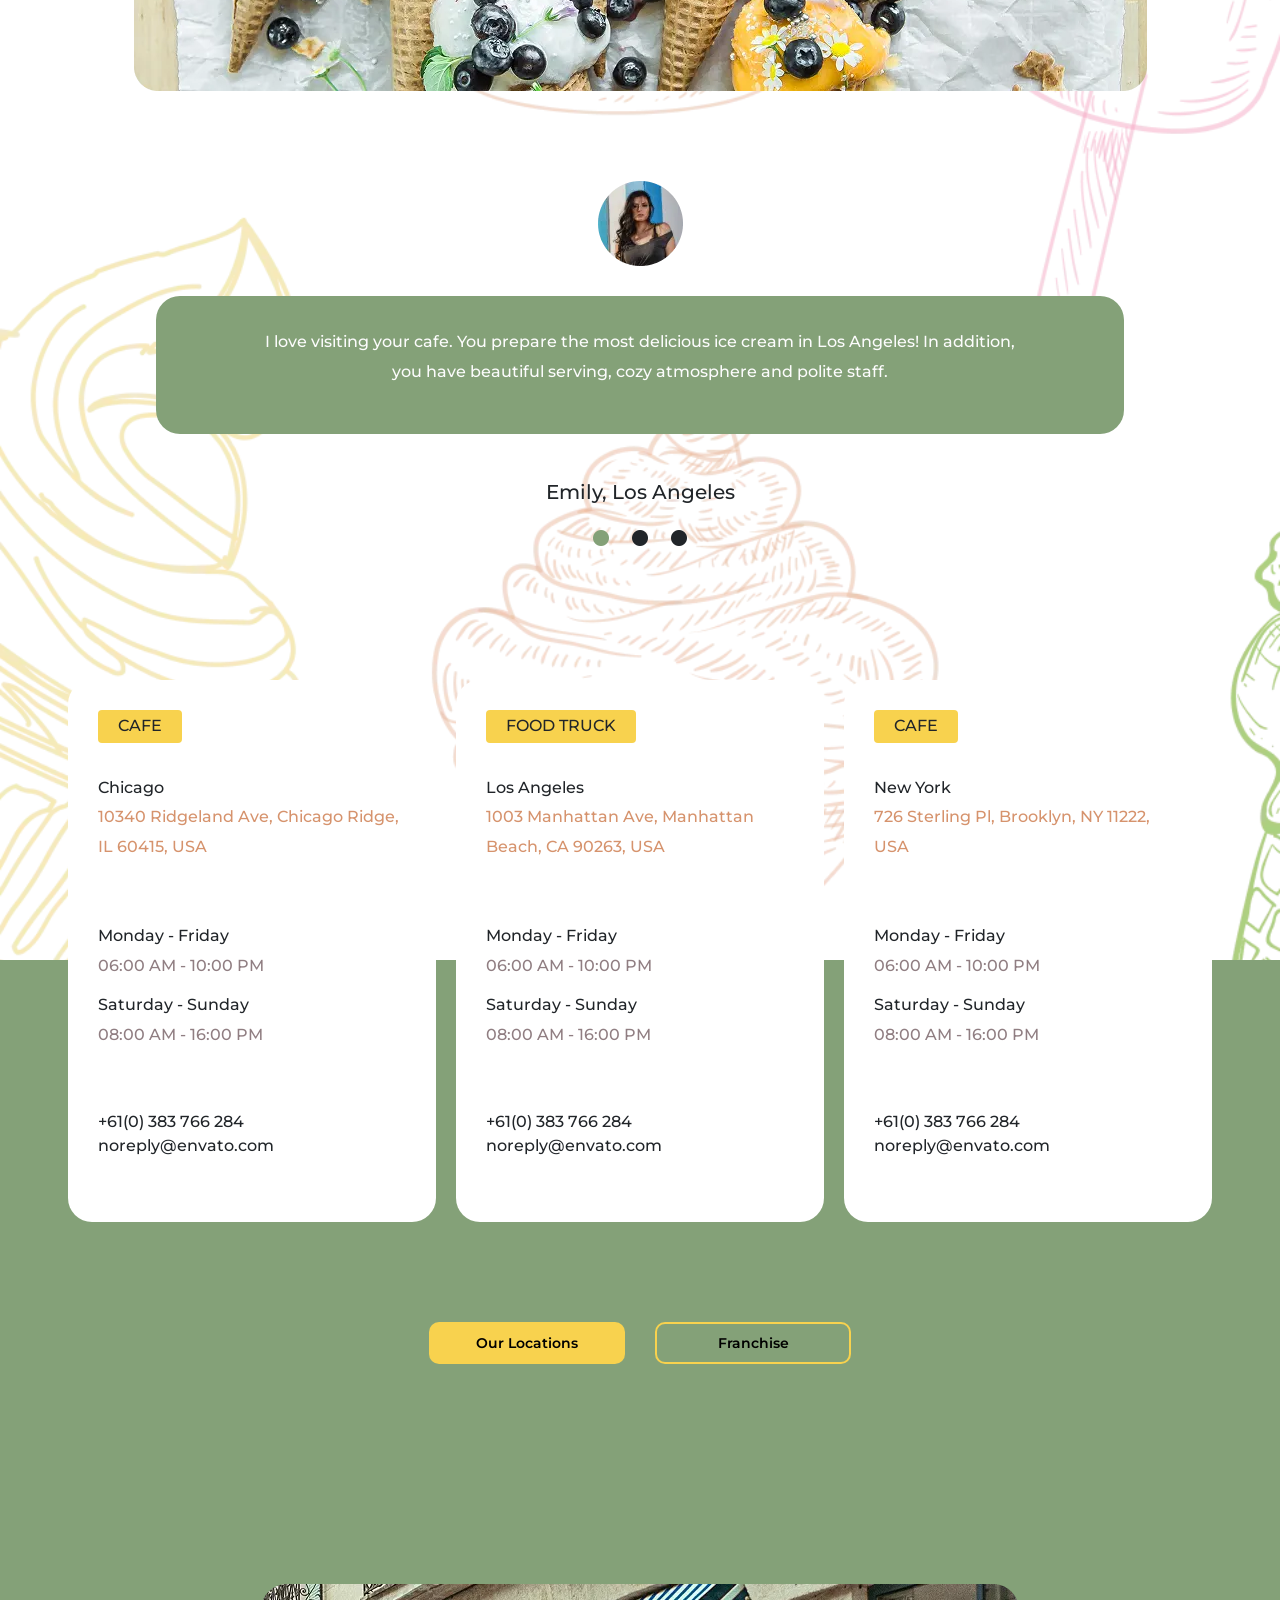
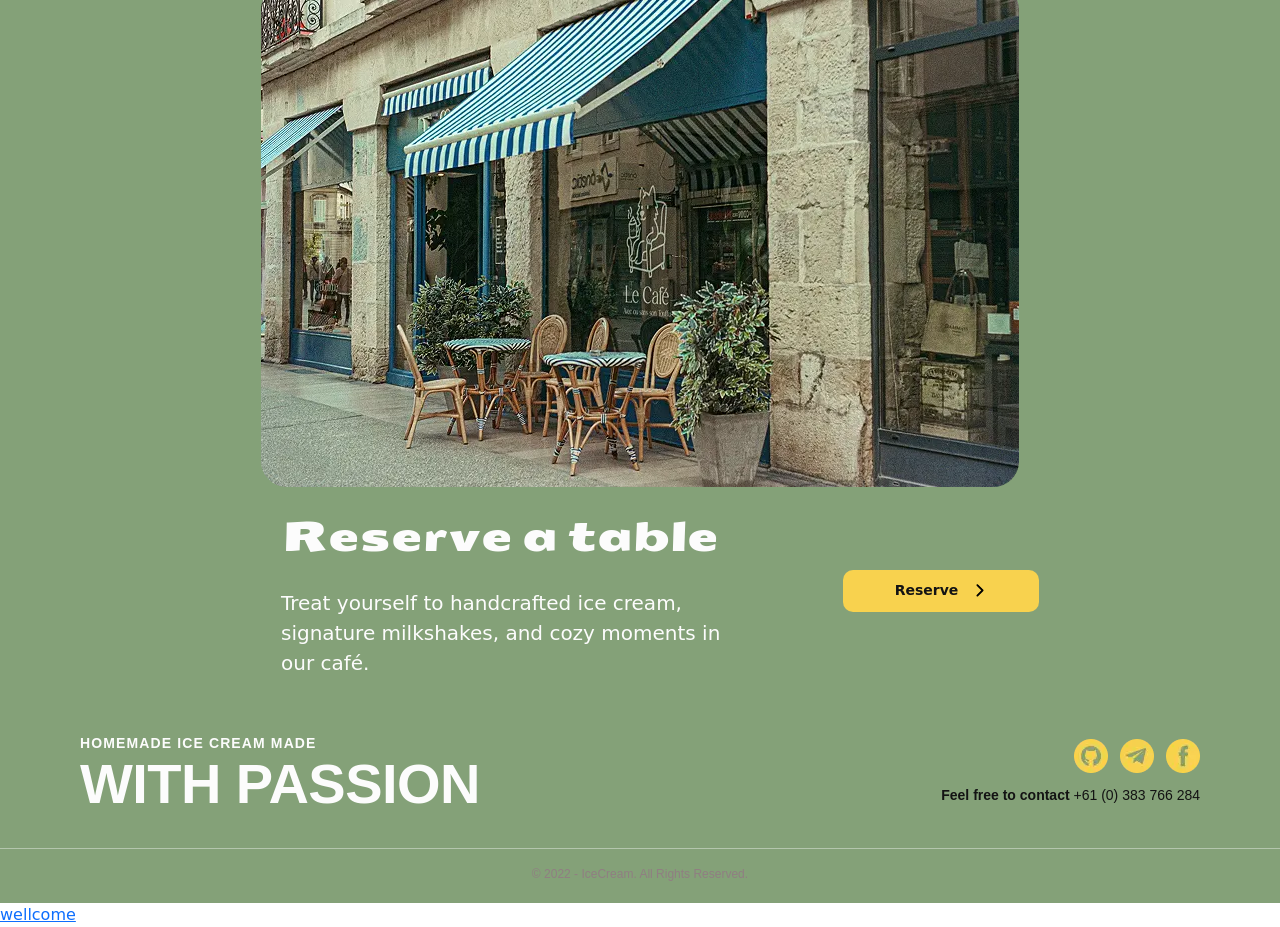
==== commit 775d240c: "Merge branch 'main' of https://github.com/MaksimMarchuk/Final-Css-Comand-2-Revorked3.0" ====
--- a/index.html
+++ b/index.html
@@ -94,7 +94,7 @@
                     </div>
                     <h3>ice cream</h3>
                     <p>Soft ice cream with a delicate taste. Made with milk, cream, sugar and natural stabilizer</p>
-                    <img class="arrow" src="src/img/Arrow.png" alt="" data-modal-open-2>
+                    <img class="arrow" src="src/img/Arrow.webp" alt="" data-modal-open-2>
                 </div>
 
                 <div class="product-card">
@@ -281,9 +281,42 @@
             </div>
 
             <div class="location-btn-div">
-                <button class="location-first-btn">Our Locations <i class="bi bi-chevron-right"></i></button>
-                <button class="location-two-btn">Franchise <i class="bi bi-chevron-right"></i></button>
-            </div>
+                <button class="location-first-btn" data-modal-open-location>Our Locations</button>
+                <button class="location-two-btn" data-modal-open-franchise>Franchise</button>
+            </div>
+
+            <div class="loc-modal is-hidden" data-modal-location>
+                <div class="loc-modal-overlay" data-modal-close-location></div>
+                <div class="loc-modal-content modal-location">
+                    <button class="modal-close-btn" data-modal-close-location>&#10005;</button>
+                    <h2 class="modal-title">Our Locations</h2>
+                    <div class="modal-map">
+                        <img src="src/img/poltava.webp" alt="Poltava map">
+                    </div>
+                    <a href="https://www.google.com/maps/place/%D0%9F%D0%BE%D0%BB%D1%82%D0%B0%D0%B2%D0%B0,+%D0%9F%D0%BE%D0%BB%D1%82%D0%B0%D0%B2%D1%81%D0%BA%D0%B0%D1%8F+%D0%BE%D0%B1%D0%BB%D0%B0%D1%81%D1%82%D1%8C,+%D0%A3%D0%BA%D1%80%D0%B0%D0%B8%D0%BD%D0%B0,+36000/@49.6038745,34.4748381,12z/data=!3m1!4b1!4m6!3m5!1s0x40d825e425e6ba6b:0xcf3e6bdfb9e4ca82!8m2!3d49.588267!4d34.5514169!16zL20vMDlsd2s?entry=ttu&g_ep=EgoyMDI2MDQyMS4wIKXMDSoASAFQAw%3D%3D">
+                        <button class="modal-open-map-btn">Open map</button>
+                    </a>
+                </div>
+            </div>
+
+            <div class="loc-modal is-hidden" data-modal-franchise>
+                <div class="loc-modal-overlay" data-modal-close-franchise></div>
+                <div class="loc-modal-content modal-franchise">
+                    <button class="modal-close-btn" data-modal-close-franchise>&#10005;</button>
+                    <h2 class="modal-title">Thank you for your interest in owning an Ice Cream shop</h2>
+                    <p class="modal-desc">Due to the overwhelming volume of franchise requests we are not accepting new franchisee applications at this time. Once the application process resumes, we will contact you for further information. Please fill out the contact information below and we will reach out for additional information. We appreciate your patience.</p>
+                    <form action="" method="get">
+                        <div class="modal-form">
+                            <input class="modal-input" type="text" placeholder="Name" required>
+                            <input class="modal-input" type="tel" placeholder="Phone" pattern="[0-9\+\-\(\)\s]{7,15}" maxlength="15" required>
+                            <input class="modal-input" type="email" placeholder="Email" required>
+                            <textarea class="modal-textarea" placeholder="Comment"></textarea>
+                            <button class="modal-submit-btn" type="submit">Submit</button>
+                        </div>
+                    </form>
+                </div>
+            </div>
+
             <div>
                 <div class="image-menu-direction">
                     <img class="image-menu" src="/src/img/cafe.webp" alt="cafe">
@@ -308,32 +341,32 @@
 
     </main>
     <footer class="footer">
-      <section class="footer-sect">
-        <div class="footer-preview-text-div">
-            <h2>Homemade Ice Cream<br class="footer-mobile-break"> Made</h2>
-            <h1>With<br class="footer-mobile-break"> Passion</h1>
-        </div>
-        <div class="footer-right-col">
-          <div class="footer-socials-div">
-            <a href="#" class="footer-social-icon" aria-label="GitHub">
-              <img src="src/img/github.webp" alt="GitHub">
-            </a>
-            <a href="#" class="footer-social-icon" aria-label="Telegram">
-              <img src="src/img/telegram.webp" alt="Telegram">
-            </a>
-            <a href="#" class="footer-social-icon" aria-label="Facebook">
-              <img src="src/img/facebook.webp" alt="Facebook">
-            </a>
+          <section class="footer-sect">
+            <div class="footer-preview-text-div">
+                <h2>Homemade Ice Cream<br class="footer-mobile-break"> Made</h2>
+                <h1>With<br class="footer-mobile-break"> Passion</h1>
+            </div>
+            <div class="footer-right-col">
+              <div class="footer-socials-div">
+                <a href="https://github.com/MaksimMarchuk/Final-Css-Comand-2-Revorked2.0" class="footer-social-icon" aria-label="GitHub">
+                  <img src="src/img/github.webp" alt="GitHub">
+                </a>
+                <a href="https://web.telegram.org/k/" class="footer-social-icon" aria-label="Telegram">
+                  <img src="src/img/telegram.webp" alt="Telegram">
+                </a>
+                <a href="https://www.facebook.com/login/?next=https%3A%2F%2Fwww.facebook.com%2F%3Flocale%3Dpl_PL" class="footer-social-icon" aria-label="Facebook">
+                  <img src="src/img/facebook.webp" alt="Facebook">
+                </a>
+              </div>
+              <div class="footer-contact-div">
+                <p><strong>Feel free to contact</strong> +61 (0) 383 766 284</p>
+              </div>
+            </div>
+          </section>
+          <div class="footer-subtext-div">
+            <p>© 2022 - IceCream. <span class="footer-break">All Rights Reserved.</span></p>
           </div>
-          <div class="footer-contact-div">
-            <p><strong>Feel free to contact</strong> +61 (0) 383 766 284</p>
-          </div>
-        </div>
-      </section>
-      <div class="footer-subtext-div">
-        <p>© 2022 - IceCream. <span class="footer-break">All Rights Reserved.</span></p>
-      </div>
-    </footer>
+        </footer>
 
     <a href="./welcome.html">wellcome</a>
 
@@ -345,7 +378,7 @@
                 <label>
                     <div class="products-images">
                         <div class="prewiew-products-icecream">
-                            <img src="./src/img/icecream-card.png" alt="">
+                            <img src="./src/img/icecream-card.webp" alt="">
                             <div class="products-icecream-text-div">
                                 <p>ice cream</p>
                             </div>
@@ -357,7 +390,7 @@
                             </div>
                         </div>
                         <div class="prewiew-products-milkshakes">
-                            <img src="./src/img/milkshakes-card.png" alt="">
+                            <img src="./src/img/milkshakes-card.webp" alt="">
                             <div class="products-milkshakes-text-div">
                                 <p>milkshake</p>
                             </div>
@@ -609,7 +642,7 @@
             <form>
                 <label>
                     <div class="ice-latte-head-img">
-                        <img src="./src/img/coffee-card.png" alt="" width="120px">
+                        <img src="./src/img/coffee-card.webp" alt="" width="120px">
                     </div>
                 </label>
                 <label>
--- a/css/main.css
+++ b/css/main.css
@@ -20,9 +20,9 @@
   font-weight: 700;
   text-transform: uppercase;
   color: #FCFCFC;
-  letter-spacing: 0.04em;
-  margin: 0 0 16px 0;
-  line-height: 1.3;
+  letter-spacing: 0.08em;
+  margin: 0 0 4px 0;
+  line-height: 1.4;
 }
 .footer-preview-text-div h1 {
   font-family: sans-serif;
@@ -62,23 +62,16 @@
      object-fit: contain;
 }
 
+.footer-contact-div {
+  text-align: right;
+}
 .footer-contact-div p {
-  font-family: Montserrat;
-  font-weight: 700;
-  font-size: 12px;
-  line-height: 186%;
-  letter-spacing: 0%;
-  text-align: right;
-}
-.footer-contact-div p span {
-  color: white;
-  padding-left: 5px;
   font-family: sans-serif;
   font-size: 13px;
   color: #131313;
   margin: 0;
 }
-.footer-contact-div p span strong {
+.footer-contact-div p strong {
   font-weight: 900;
   color: #131313;
 }
@@ -104,84 +97,57 @@
 .footer-mobile-break {
   display: block;
 }
-.footer-mobile-break .footer-preview-text-div {
-  margin-bottom: 40px;
-}
-.footer-mobile-break .footer-preview-text-div h2 {
-  font-family: Montserrat;
-  font-weight: 700;
-  font-size: 18px;
-  line-height: 100%;
-  letter-spacing: 0%;
-  text-transform: uppercase;
-  width: 232px;
-}
-.footer-mobile-break .footer-preview-text-div h1 {
-  font-family: Montserrat;
-  font-weight: 700;
-  font-size: 34px;
-  width: 200px;
-  line-height: 100%;
-  letter-spacing: 4%;
-  text-transform: uppercase;
-}
-.footer-mobile-break .footer-socials-div {
-  margin-bottom: 12px;
-}
-.footer-mobile-break .footer-contact-div p {
-  font-size: 13px;
-}
 @media (min-width: 600px) {
-  .footer-mobile-break .footer-contact-div p {
+  .footer-mobile-break {
     display: none;
   }
 }
+
 @media (min-width: 600px) {
-  .footer-mobile-break .footer-sect {
+  .footer-sect {
     padding: 36px 32px 28px 32px;
   }
-  .footer-mobile-break .footer-preview-text-div h2 {
+  .footer-preview-text-div h2 {
     font-size: 16px;
   }
-  .footer-mobile-break .footer-preview-text-div h1 {
+  .footer-preview-text-div h1 {
     font-size: 52px;
   }
-  .footer-mobile-break .footer-break {
+  .footer-break {
     display: inline;
   }
 }
 @media (min-width: 900px) {
-  .footer-mobile-break .footer-sect {
+  .footer-sect {
     flex-direction: row;
     align-items: center;
     justify-content: space-between;
     padding: 36px 60px 32px 60px;
   }
-  .footer-mobile-break .footer-preview-text-div h2 {
+  .footer-preview-text-div h2 {
     font-size: 14px;
     margin-bottom: 2px;
   }
-  .footer-mobile-break .footer-preview-text-div h1 {
+  .footer-preview-text-div h1 {
     font-size: 48px;
   }
-  .footer-mobile-break .footer-right-col {
+  .footer-right-col {
     width: auto;
     margin-top: 0;
     align-items: flex-end;
   }
-  .footer-mobile-break .footer-contact-div p {
+  .footer-contact-div p {
     font-size: 14px;
   }
 }
 @media (min-width: 1200px) {
-  .footer-mobile-break .footer-sect {
+  .footer-sect {
     padding: 40px 80px 36px 80px;
   }
-  .footer-mobile-break .footer-preview-text-div h1 {
+  .footer-preview-text-div h1 {
     font-size: 56px;
   }
 }
-
 .header {
   background-color: #84A178;
   height: 502px;
@@ -2629,6 +2595,191 @@
 @media (min-width: 1024px) {
   .modal-ice-latte {
     transform: translateX(-1%);
+  }
+}
+.loc-modal {
+  position: fixed;
+  top: 0;
+  left: 0;
+  width: 100%;
+  height: 100%;
+  z-index: 1000;
+  display: flex;
+  align-items: center;
+  justify-content: center;
+}
+.loc-modal.is-hidden {
+  display: none;
+}
+
+.loc-modal-overlay {
+  position: absolute;
+  top: 0;
+  left: 0;
+  width: 100%;
+  height: 100%;
+  background-color: rgba(107, 107, 107, 0.7);
+}
+
+.loc-modal-content {
+  position: relative;
+  z-index: 1;
+  background-color: #fffef5;
+  border: 2px solid #f0c93a;
+  border-radius: 12px;
+  padding: 28px 20px 24px 20px;
+  width: 280px;
+  overflow-y: auto;
+  max-height: 90vh;
+}
+
+.modal-location {
+  height: 365px;
+  display: flex;
+  flex-direction: column;
+  align-items: center;
+}
+
+.modal-franchise {
+  height: 675px;
+  display: flex;
+  flex-direction: column;
+}
+
+.modal-close-btn {
+  position: absolute;
+  top: 12px;
+  right: 14px;
+  background: none;
+  border: none;
+  font-size: 16px;
+  color: #333;
+  cursor: pointer;
+  padding: 0;
+  line-height: 1;
+}
+
+.modal-title {
+  font-family: "Seymour One", sans-serif;
+  font-size: 18px;
+  font-weight: 800;
+  color: #1a1a1a;
+  text-align: center;
+  margin: 0 0 16px 0;
+  line-height: 1.3;
+}
+
+.modal-map {
+  position: relative;
+  width: 100%;
+  flex: 1;
+  border-radius: 8px;
+  overflow: hidden;
+  margin-bottom: 16px;
+}
+.modal-map img {
+  width: 100%;
+  height: 100%;
+  -o-object-fit: cover;
+     object-fit: cover;
+  display: block;
+}
+
+.modal-open-map-btn {
+  width: 160px;
+  padding: 12px 0;
+  background-color: #f0c93a;
+  border: none;
+  border-radius: 8px;
+  font-family: "Montserrat", sans-serif;
+  font-size: 14px;
+  font-weight: 700;
+  color: #1a1a1a;
+  cursor: pointer;
+  margin-top: auto;
+}
+
+.modal-desc {
+  font-family: "Montserrat", sans-serif;
+  font-size: 13px;
+  color: #333;
+  line-height: 1.6;
+  margin: 0 0 16px 0;
+}
+
+.modal-form {
+  display: flex;
+  flex-direction: column;
+  gap: 10px;
+  flex: 1;
+}
+
+.modal-input, .modal-textarea {
+  width: 100%;
+  padding: 12px 14px;
+  border: 1px solid #e0d9b0;
+  border-radius: 8px;
+  background-color: #fffef5;
+  font-family: "Montserrat", sans-serif;
+  font-size: 13px;
+  color: #333;
+  box-sizing: border-box;
+  outline: none;
+}
+.modal-input::-moz-placeholder, .modal-textarea::-moz-placeholder {
+  color: #aaa;
+}
+.modal-input::placeholder, .modal-textarea::placeholder {
+  color: #aaa;
+}
+.modal-input:focus, .modal-textarea:focus {
+  border-color: #f0c93a;
+}
+
+.modal-textarea {
+  height: 90px;
+}
+
+.modal-submit-btn {
+  width: 100%;
+  padding: 14px 0;
+  background-color: #f0c93a;
+  border: none;
+  border-radius: 8px;
+  font-family: "Montserrat", sans-serif;
+  font-size: 14px;
+  font-weight: 700;
+  color: #1a1a1a;
+  cursor: pointer;
+  margin-top: auto;
+}
+
+@media (min-width: 768px) {
+  .loc-modal-content {
+    width: 570px;
+  }
+  .modal-location {
+    height: 470px;
+  }
+  .modal-franchise {
+    height: 670px;
+  }
+  .modal-title {
+    font-size: 24px;
+  }
+  .modal-desc {
+    font-size: 15px;
+  }
+  .modal-input, .modal-textarea {
+    font-size: 15px;
+    padding: 14px 16px;
+  }
+  .modal-open-map-btn {
+    width: 200px;
+    font-size: 15px;
+  }
+  .modal-submit-btn {
+    font-size: 15px;
   }
 }
 .product-section {
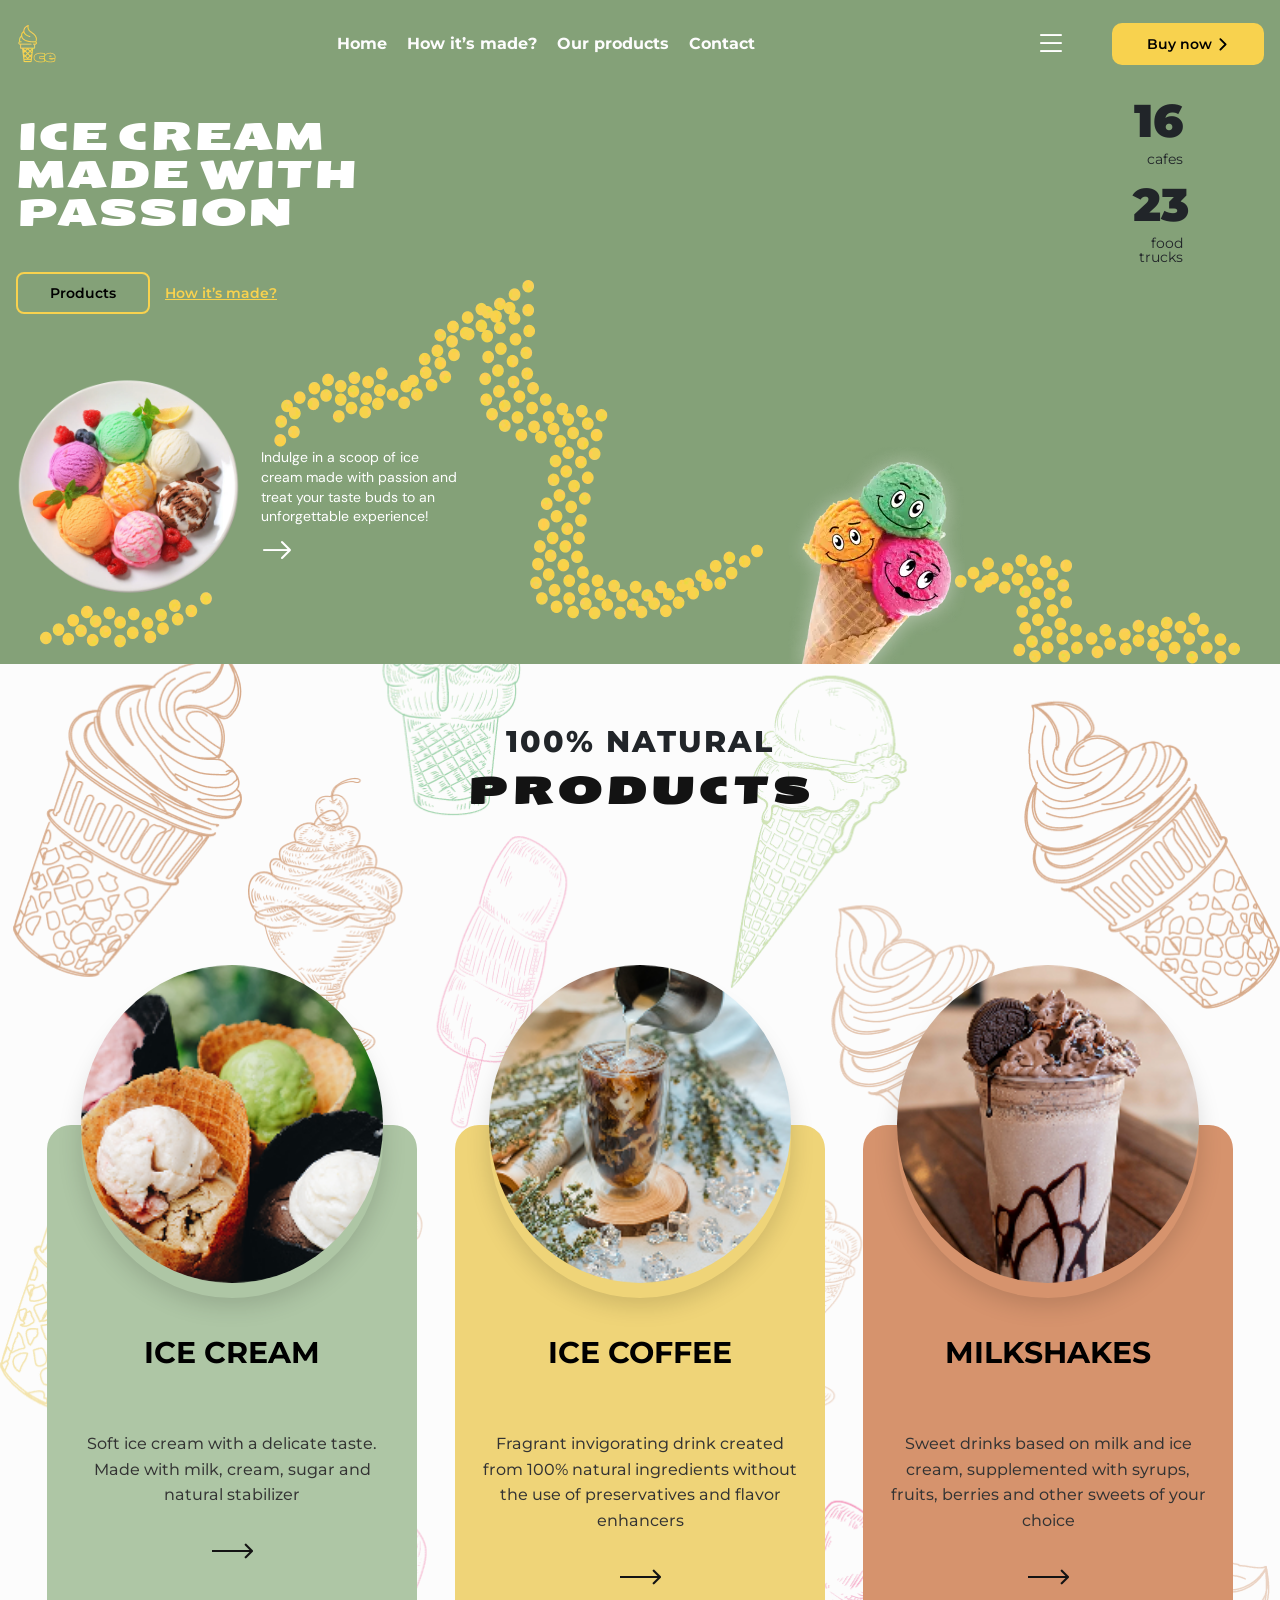
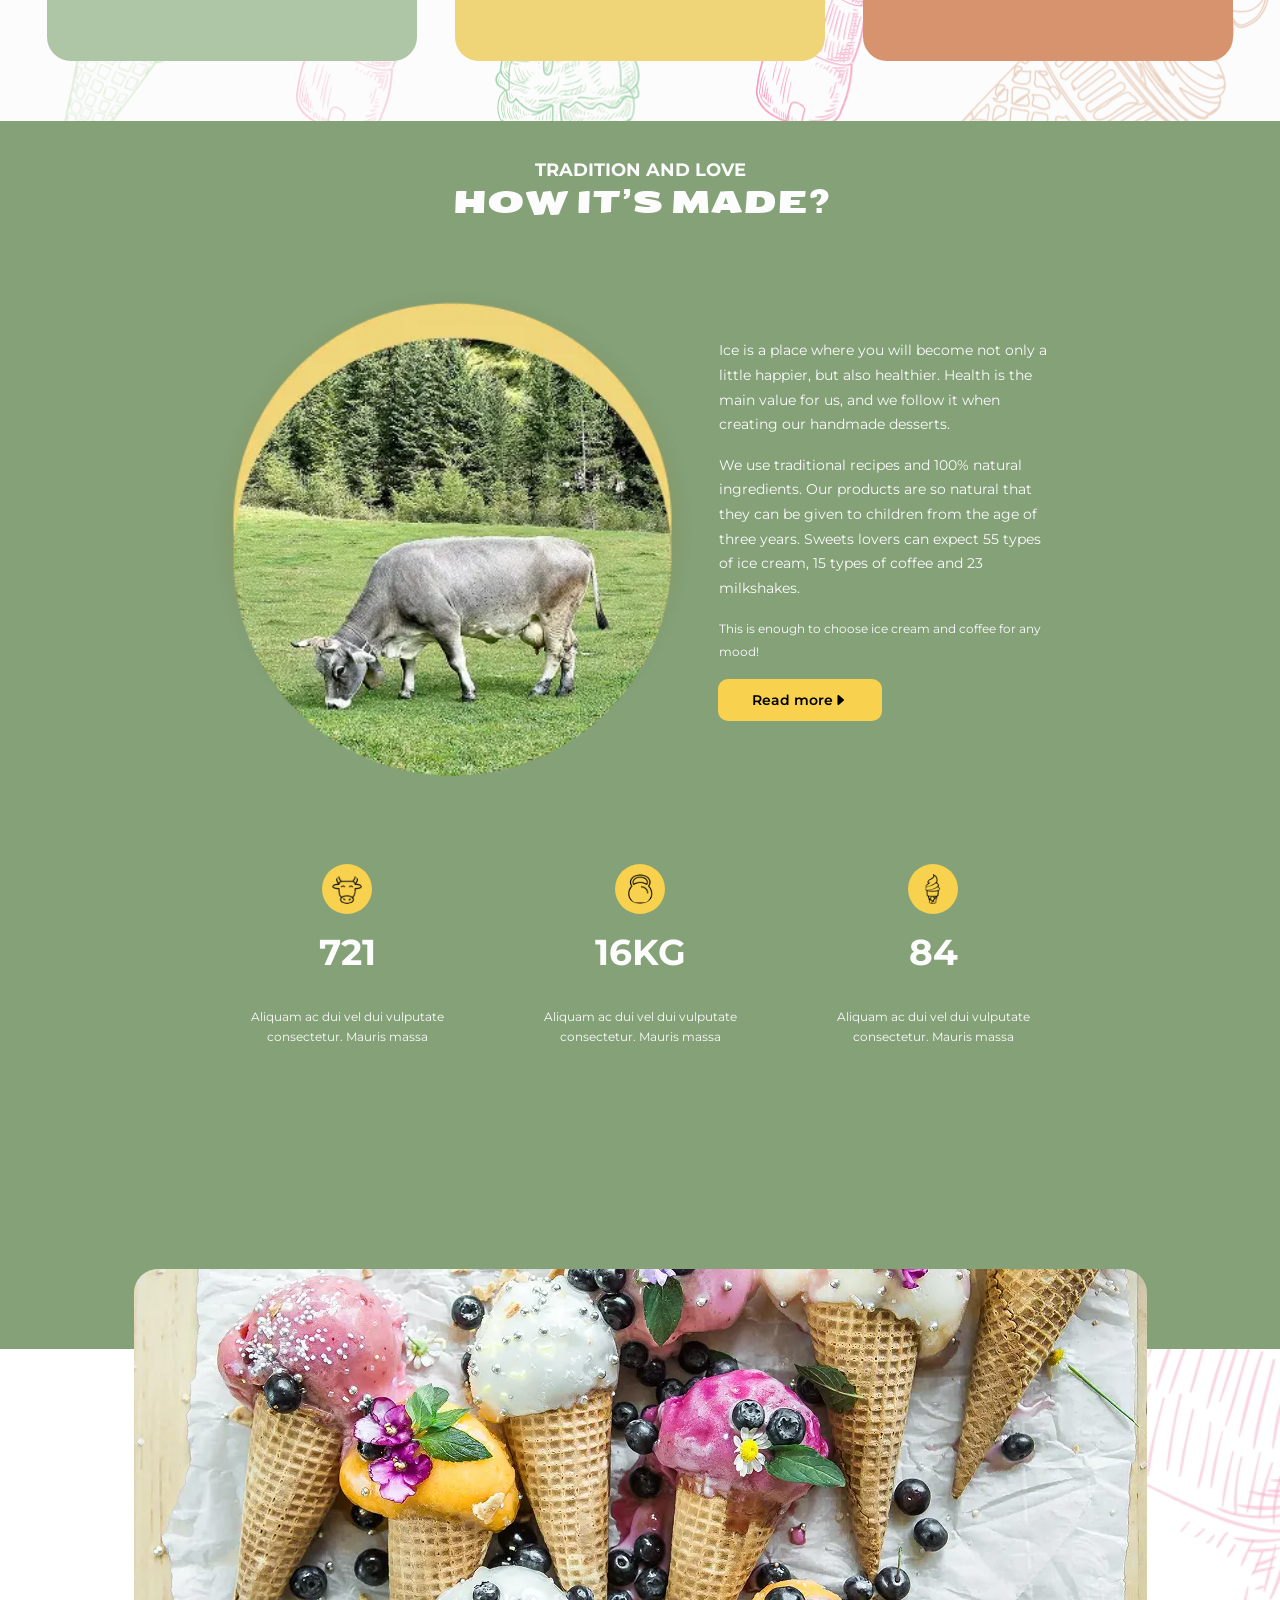
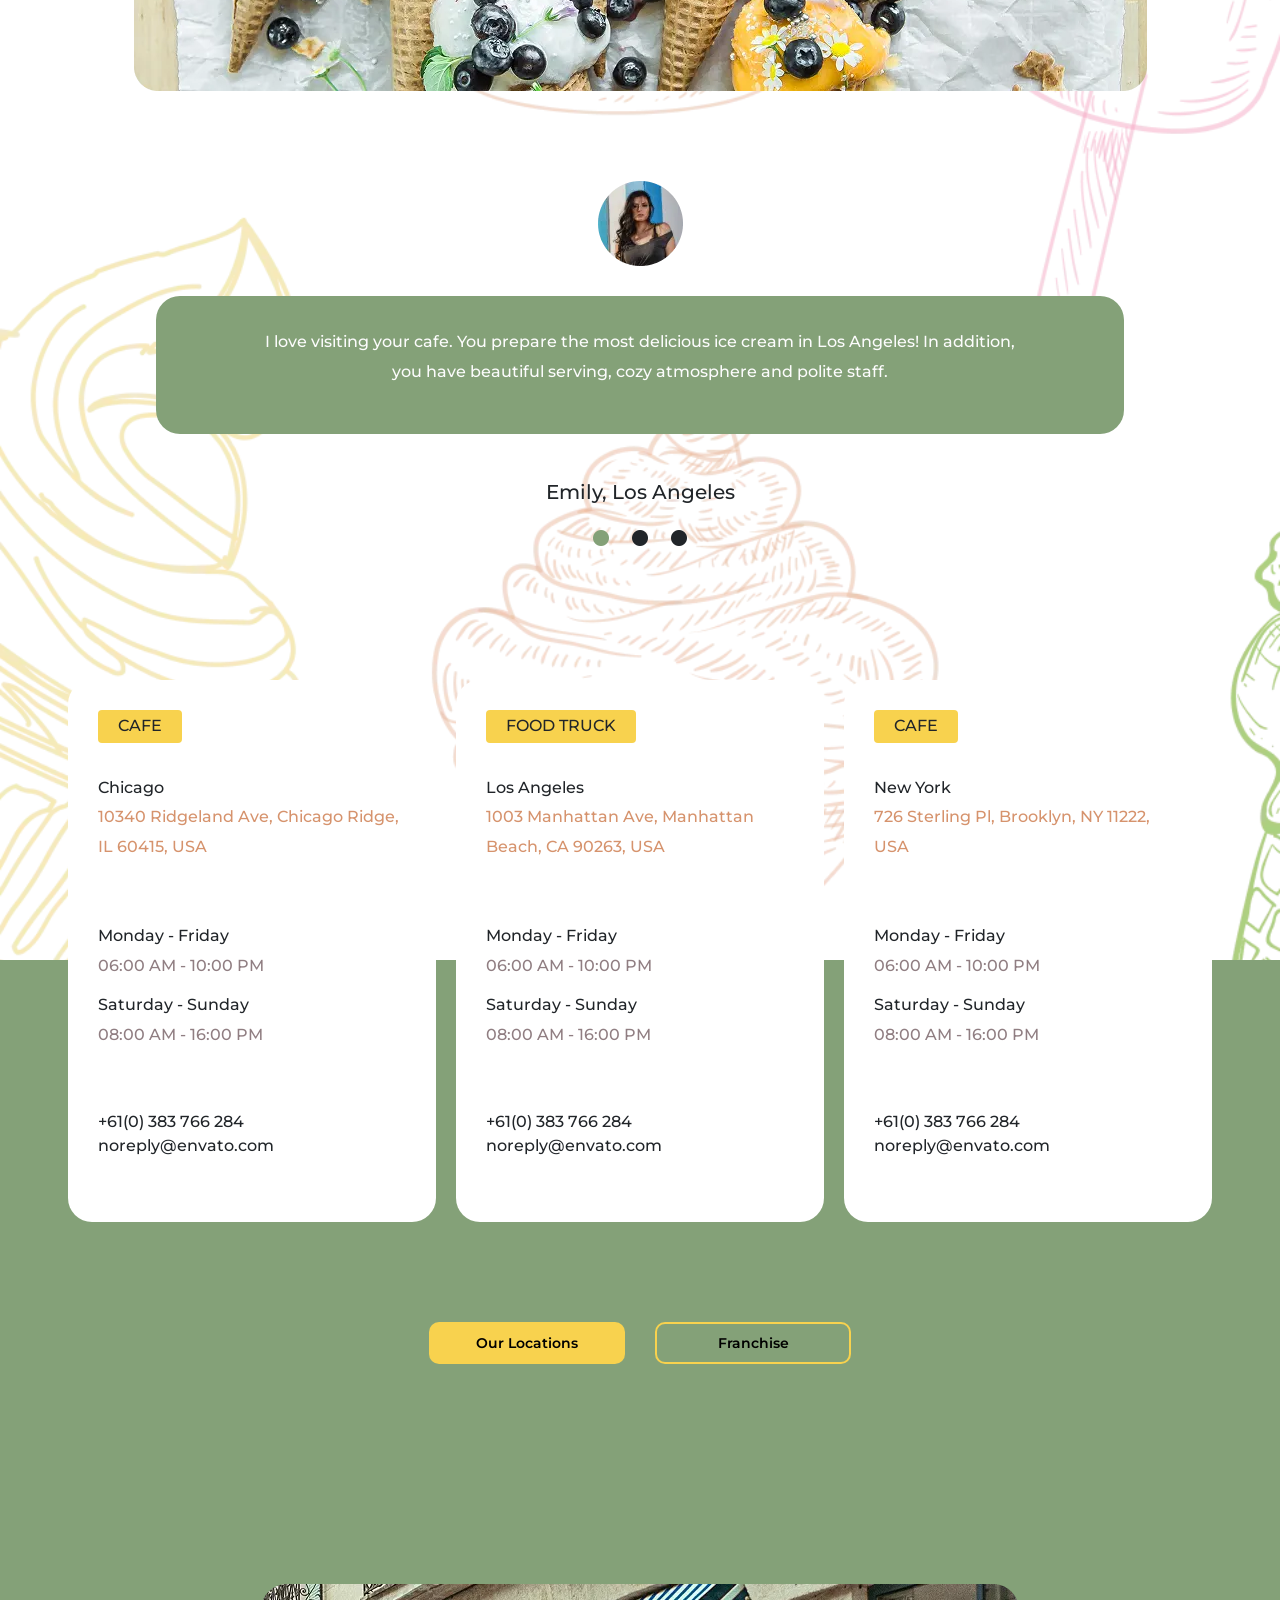
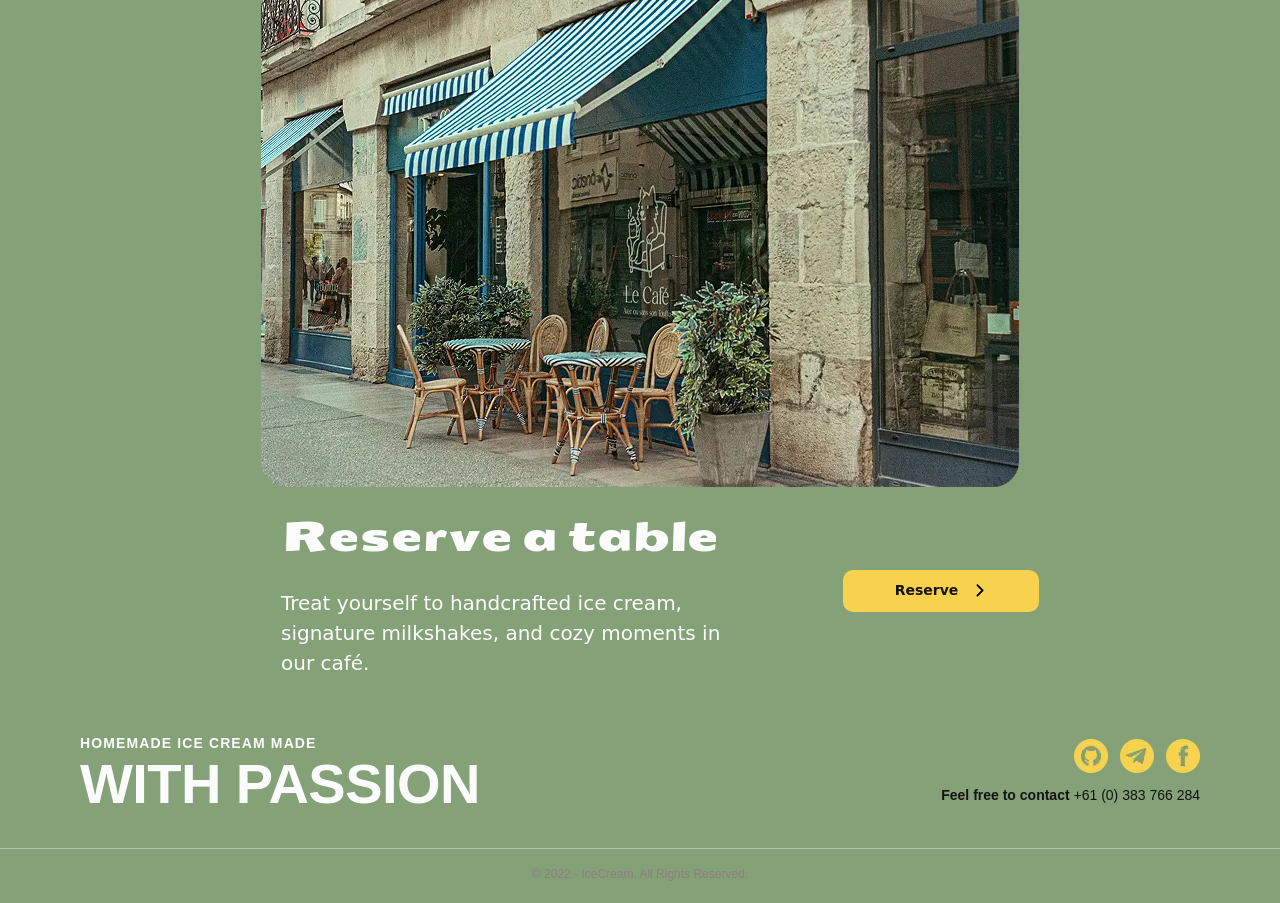
==== commit 53d075bc: "Add hover effect for location links and update related styles" ====
--- a/index.html
+++ b/index.html
@@ -224,7 +224,9 @@
                     <div class="location-name-div">
                         <h1>CAFE</h1>
                         <p>Chicago</p>
-                        <a href="">10340 Ridgeland Ave, Chicago Ridge, IL 60415, USA</a>
+                        <a
+                            href="https://www.google.com/maps/place/10340+Ridgeland+Ave,+Chicago+Ridge,+IL+60415,+Сполучені+Штати+Америки/@41.7033903,-87.782315,17z/data=!3m1!4b1!4m6!3m5!1s0x880e39ad302b2c19:0xc808e9b14d04eb2b!8m2!3d41.7033903!4d-87.7797401!16s%2Fg%2F11jnxh2b00?entry=ttu&g_ep=EgoyMDI2MDQyMi4wIKXMDSoASAFQAw%3D%3D">10340
+                            Ridgeland Ave, Chicago Ridge, IL 60415, USA</a>
                     </div>
                     <div class="location-time-div">
                         <h3>Monday - Friday</h3>
@@ -244,7 +246,9 @@
                     <div class="location-name-div">
                         <h1>FOOD TRUCK</h1>
                         <p>Los Angeles</p>
-                        <a href="">1003 Manhattan Ave, Manhattan Beach, CA 90263, USA</a>
+                        <a
+                            href="https://www.google.com/maps/search/1003+Manhattan+Ave,+Manhattan+Beach,+CA+90263,+USA/@33.8826595,-118.4166619,13z/data=!3m1!4b1?entry=ttu&g_ep=EgoyMDI2MDQyMi4wIKXMDSoASAFQAw%3D%3D">1003
+                            Manhattan Ave, Manhattan Beach, CA 90263, USA</a>
                     </div>
                     <div class="location-time-div">
                         <h3>Monday - Friday</h3>
@@ -264,7 +268,9 @@
                     <div class="location-name-div">
                         <h1>CAFE</h1>
                         <p>New York</p>
-                        <a>726 Sterling Pl, Brooklyn, NY 11222, USA</a>
+                        <a
+                            href="https://www.google.com/maps/place/726+Sterling+Pl,+Brooklyn,+NY+11216,+Сполучені+Штати+Америки/@40.6726978,-73.9573143,17z/data=!3m1!4b1!4m6!3m5!1s0x89c25b9e1735b38f:0xb5fe454b88e9c2c0!8m2!3d40.6726938!4d-73.954734!16s%2Fg%2F11dfjw_l7m?entry=ttu&g_ep=EgoyMDI2MDQyMi4wIKXMDSoASAFQAw%3D%3D">726
+                            Sterling Pl, Brooklyn, NY 11222, USA</a>
                     </div>
                     <div class="location-time-div">
                         <h3>Monday - Friday</h3>
@@ -293,7 +299,8 @@
                     <div class="modal-map">
                         <img src="src/img/poltava.webp" alt="Poltava map">
                     </div>
-                    <a href="https://www.google.com/maps/place/%D0%9F%D0%BE%D0%BB%D1%82%D0%B0%D0%B2%D0%B0,+%D0%9F%D0%BE%D0%BB%D1%82%D0%B0%D0%B2%D1%81%D0%BA%D0%B0%D1%8F+%D0%BE%D0%B1%D0%BB%D0%B0%D1%81%D1%82%D1%8C,+%D0%A3%D0%BA%D1%80%D0%B0%D0%B8%D0%BD%D0%B0,+36000/@49.6038745,34.4748381,12z/data=!3m1!4b1!4m6!3m5!1s0x40d825e425e6ba6b:0xcf3e6bdfb9e4ca82!8m2!3d49.588267!4d34.5514169!16zL20vMDlsd2s?entry=ttu&g_ep=EgoyMDI2MDQyMS4wIKXMDSoASAFQAw%3D%3D">
+                    <a
+                        href="https://www.google.com/maps/place/%D0%9F%D0%BE%D0%BB%D1%82%D0%B0%D0%B2%D0%B0,+%D0%9F%D0%BE%D0%BB%D1%82%D0%B0%D0%B2%D1%81%D0%BA%D0%B0%D1%8F+%D0%BE%D0%B1%D0%BB%D0%B0%D1%81%D1%82%D1%8C,+%D0%A3%D0%BA%D1%80%D0%B0%D0%B8%D0%BD%D0%B0,+36000/@49.6038745,34.4748381,12z/data=!3m1!4b1!4m6!3m5!1s0x40d825e425e6ba6b:0xcf3e6bdfb9e4ca82!8m2!3d49.588267!4d34.5514169!16zL20vMDlsd2s?entry=ttu&g_ep=EgoyMDI2MDQyMS4wIKXMDSoASAFQAw%3D%3D">
                         <button class="modal-open-map-btn">Open map</button>
                     </a>
                 </div>
@@ -304,11 +311,15 @@
                 <div class="loc-modal-content modal-franchise">
                     <button class="modal-close-btn" data-modal-close-franchise>&#10005;</button>
                     <h2 class="modal-title">Thank you for your interest in owning an Ice Cream shop</h2>
-                    <p class="modal-desc">Due to the overwhelming volume of franchise requests we are not accepting new franchisee applications at this time. Once the application process resumes, we will contact you for further information. Please fill out the contact information below and we will reach out for additional information. We appreciate your patience.</p>
+                    <p class="modal-desc">Due to the overwhelming volume of franchise requests we are not accepting new
+                        franchisee applications at this time. Once the application process resumes, we will contact you
+                        for further information. Please fill out the contact information below and we will reach out for
+                        additional information. We appreciate your patience.</p>
                     <form action="" method="get">
                         <div class="modal-form">
                             <input class="modal-input" type="text" placeholder="Name" required>
-                            <input class="modal-input" type="tel" placeholder="Phone" pattern="[0-9\+\-\(\)\s]{7,15}" maxlength="15" required>
+                            <input class="modal-input" type="tel" placeholder="Phone" pattern="[0-9\+\-\(\)\s]{7,15}"
+                                maxlength="15" required>
                             <input class="modal-input" type="email" placeholder="Email" required>
                             <textarea class="modal-textarea" placeholder="Comment"></textarea>
                             <button class="modal-submit-btn" type="submit">Submit</button>
@@ -321,16 +332,17 @@
                 <div class="image-menu-direction">
                     <img class="image-menu" src="/src/img/cafe.webp" alt="cafe">
                 </div>
-                
+
                 <div class="place-menu">
                     <div class="container-menu">
                         <div class="text-position">
                             <p class="text-menu">Reserve a table</p>
                         </div>
                         <div class="lorem-position">
-                            <p class="lorem-menu">Treat yourself to handcrafted ice cream, signature milkshakes, and cozy moments in our café.</p>
-                        </div>
-                    
+                            <p class="lorem-menu">Treat yourself to handcrafted ice cream, signature milkshakes, and
+                                cozy moments in our café.</p>
+                        </div>
+
                     </div>
                     <div class="location-cafe">
                         <button class="btn-cafe">Reserve <i class="bi bi-chevron-right"></i></button>
@@ -341,34 +353,34 @@
 
     </main>
     <footer class="footer">
-          <section class="footer-sect">
+        <section class="footer-sect">
             <div class="footer-preview-text-div">
                 <h2>Homemade Ice Cream<br class="footer-mobile-break"> Made</h2>
                 <h1>With<br class="footer-mobile-break"> Passion</h1>
             </div>
             <div class="footer-right-col">
-              <div class="footer-socials-div">
-                <a href="https://github.com/MaksimMarchuk/Final-Css-Comand-2-Revorked2.0" class="footer-social-icon" aria-label="GitHub">
-                  <img src="src/img/github.webp" alt="GitHub">
-                </a>
-                <a href="https://web.telegram.org/k/" class="footer-social-icon" aria-label="Telegram">
-                  <img src="src/img/telegram.webp" alt="Telegram">
-                </a>
-                <a href="https://www.facebook.com/login/?next=https%3A%2F%2Fwww.facebook.com%2F%3Flocale%3Dpl_PL" class="footer-social-icon" aria-label="Facebook">
-                  <img src="src/img/facebook.webp" alt="Facebook">
-                </a>
-              </div>
-              <div class="footer-contact-div">
-                <p><strong>Feel free to contact</strong> +61 (0) 383 766 284</p>
-              </div>
-            </div>
-          </section>
-          <div class="footer-subtext-div">
+                <div class="footer-socials-div">
+                    <a href="https://github.com/MaksimMarchuk/Final-Css-Comand-2-Revorked2.0" class="footer-social-icon"
+                        aria-label="GitHub">
+                        <img src="src/img/github.webp" alt="GitHub">
+                    </a>
+                    <a href="https://web.telegram.org/k/" class="footer-social-icon" aria-label="Telegram">
+                        <img src="src/img/telegram.webp" alt="Telegram">
+                    </a>
+                    <a href="https://www.facebook.com/login/?next=https%3A%2F%2Fwww.facebook.com%2F%3Flocale%3Dpl_PL"
+                        class="footer-social-icon" aria-label="Facebook">
+                        <img src="src/img/facebook.webp" alt="Facebook">
+                    </a>
+                </div>
+                <div class="footer-contact-div">
+                    <p><strong>Feel free to contact</strong> +61 (0) 383 766 284</p>
+                </div>
+            </div>
+        </section>
+        <div class="footer-subtext-div">
             <p>© 2022 - IceCream. <span class="footer-break">All Rights Reserved.</span></p>
-          </div>
-        </footer>
-
-    <a href="./welcome.html">wellcome</a>
+        </div>
+    </footer>
 
     <div class="backdrop-products is-hidden" data-modal>
         <div class="modal-products">
@@ -635,7 +647,7 @@
         </div>
     </div>
 
-        <div class="backdrop-ice-latte is-hidden" data-modal-6>
+    <div class="backdrop-ice-latte is-hidden" data-modal-6>
         <div class="modal-ice-latte">
             <button class="btn-close-ice-latte" data-modal-close-6><i class="bi bi-x"></i></button>
             <h1>Ice latte</h1>
@@ -685,7 +697,7 @@
                                 <p>Sugar</p>
                                 <p>Vanilla syrup</p>
                             </div>
-                            <div class="ice-latte-ingredients-kcal"> 
+                            <div class="ice-latte-ingredients-kcal">
                                 <h3>100ml</h3>
                                 <h3>150ml</h3>
                                 <h3>80g</h3>
--- a/css/main.css
+++ b/css/main.css
@@ -955,6 +955,9 @@
   color: #D6936D;
   width: 190px;
   margin-top: 10px;
+}
+.location-sect .location-card .location-name-div a:hover {
+  text-decoration: underline;
 }
 .location-sect .location-card .location-time-div {
   margin-top: 40px;
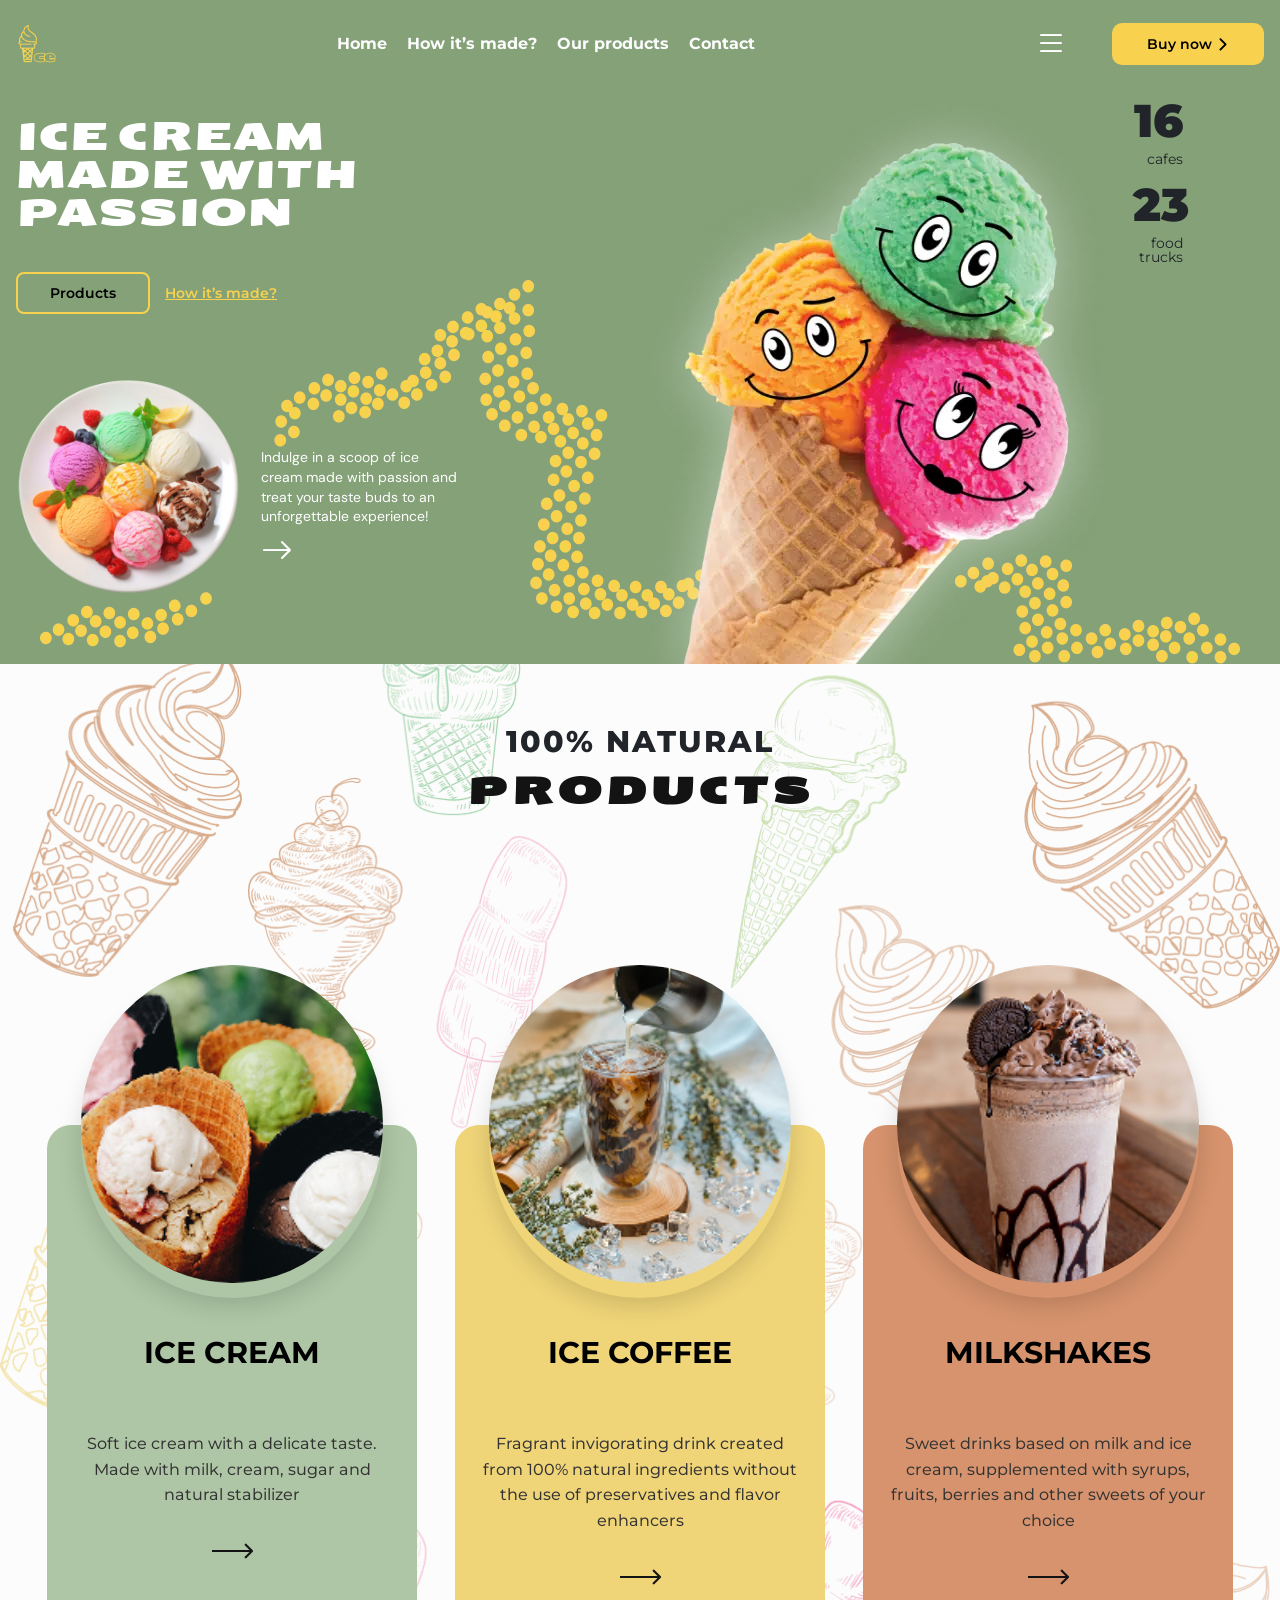
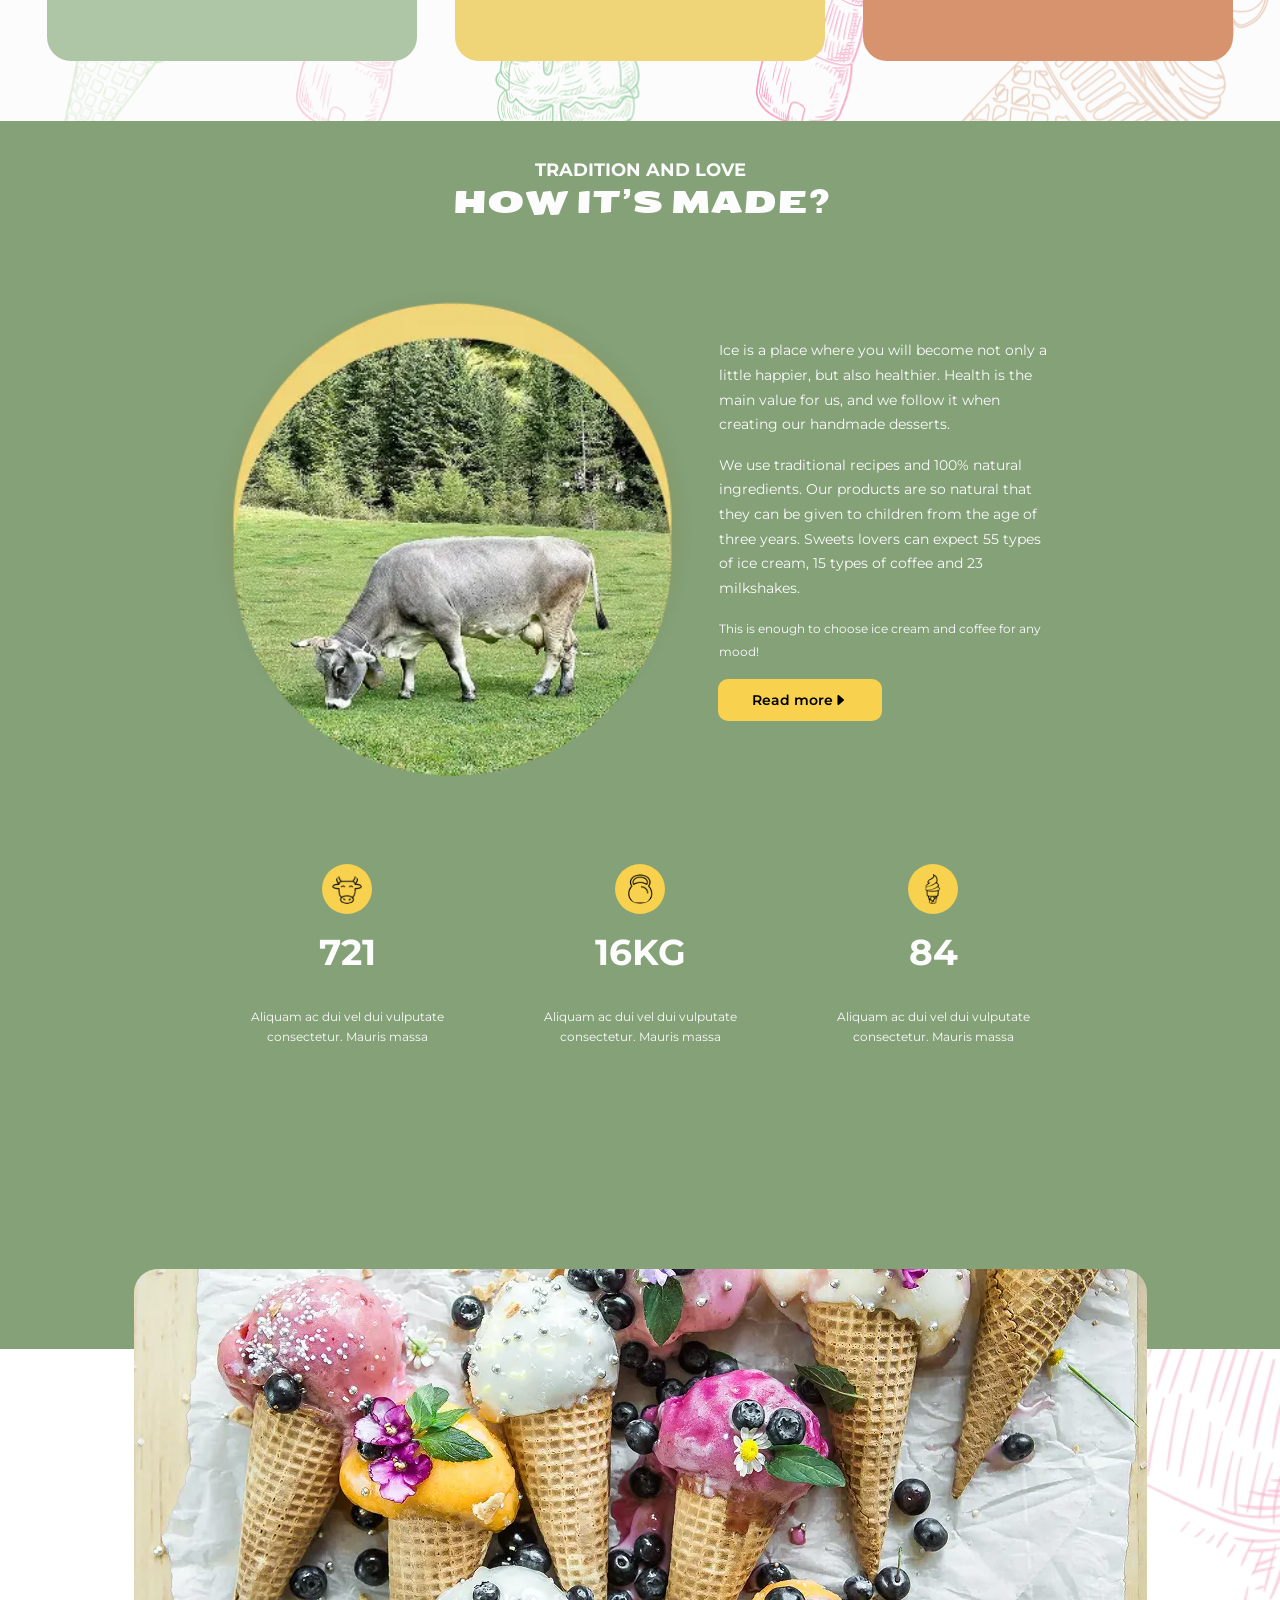
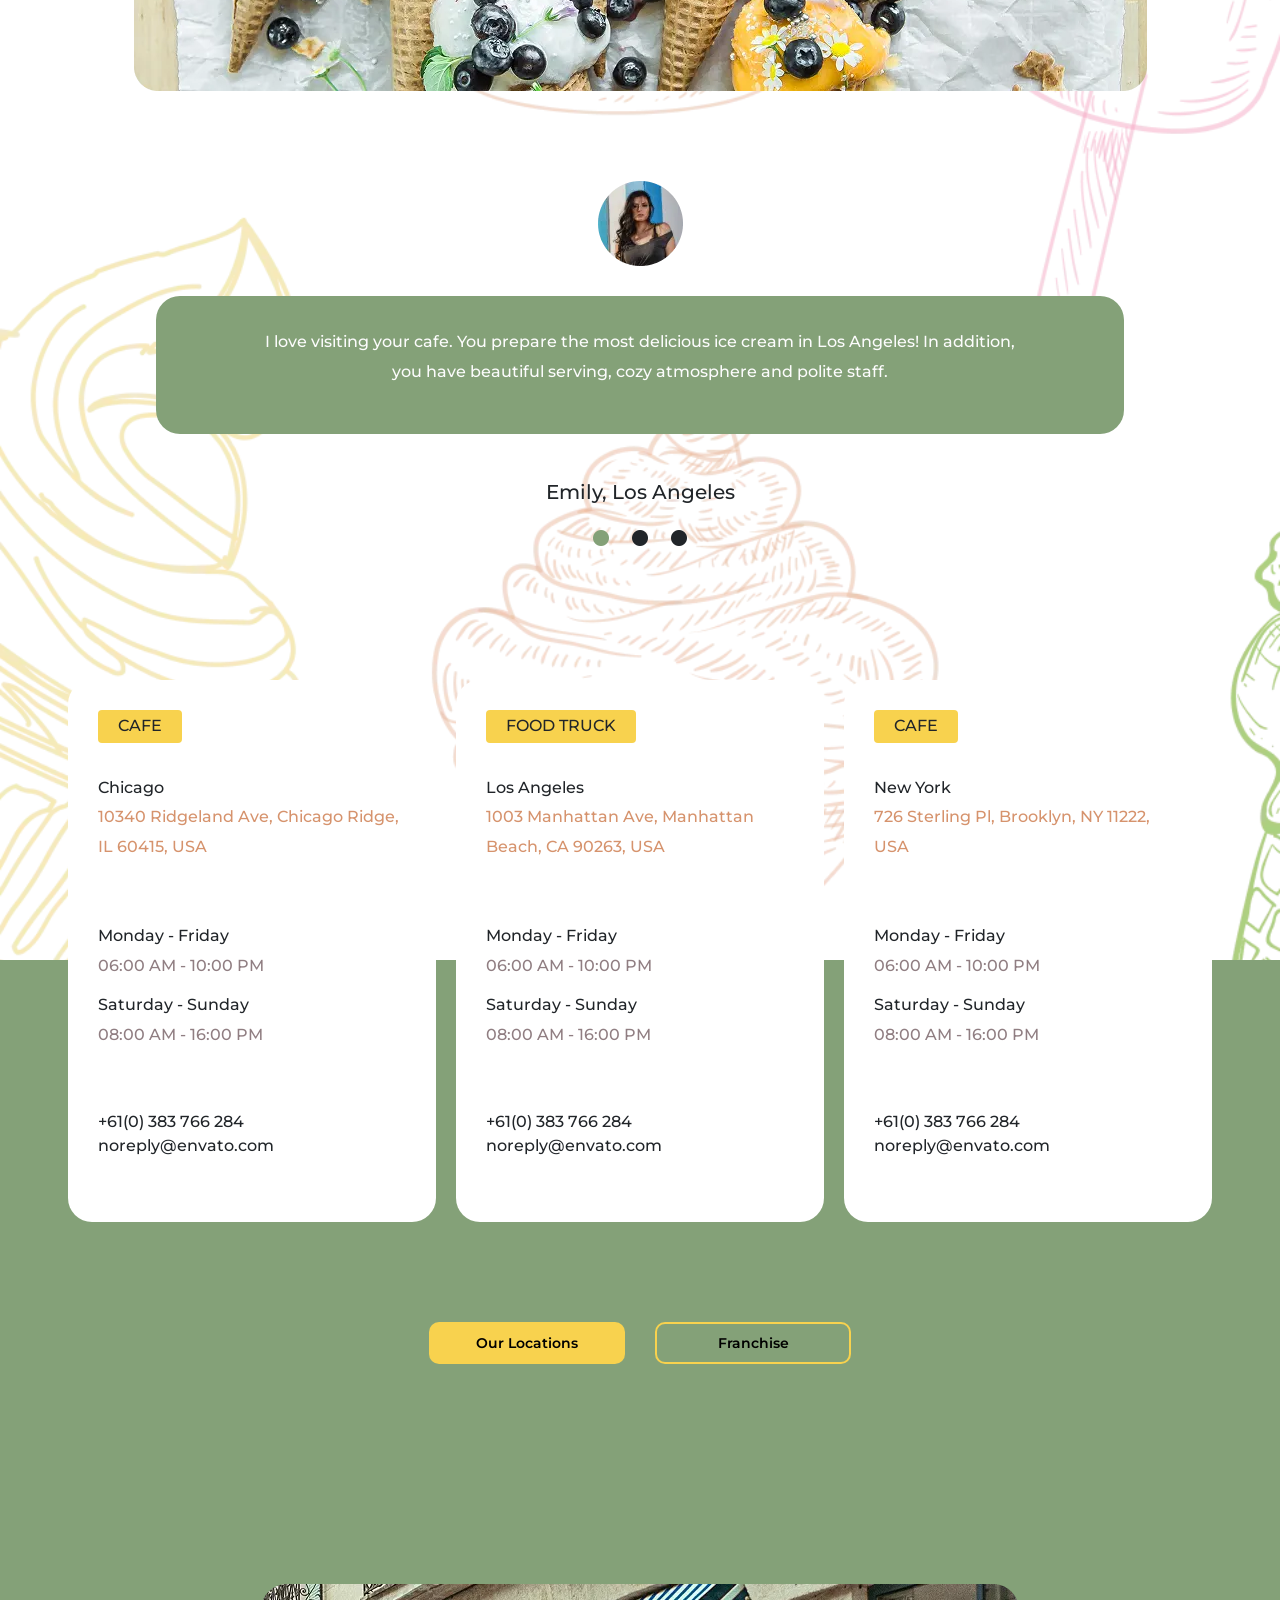
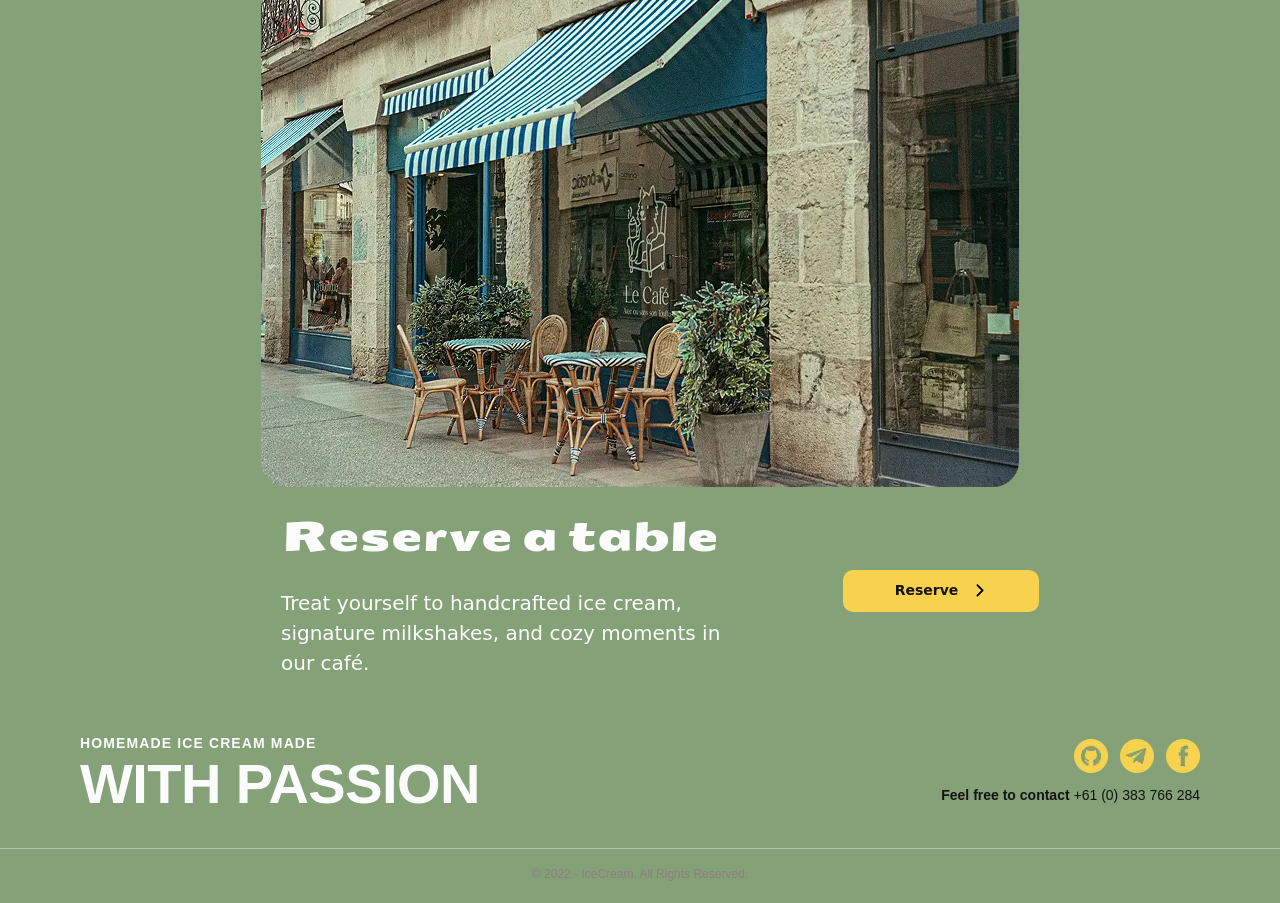
==== commit 016b3b9d: "Changes to the registration and login form" ====
--- a/index.html
+++ b/index.html
@@ -90,7 +90,7 @@
             <div class="cards">
                 <div class="product-card">
                     <div class="icecream-img">
-                        <img src="src/img/icecream-card.png" alt="">
+                        <img src="src/img/icecream-card.webp" alt="">
                     </div>
                     <h3>ice cream</h3>
                     <p>Soft ice cream with a delicate taste. Made with milk, cream, sugar and natural stabilizer</p>
@@ -99,22 +99,22 @@
 
                 <div class="product-card">
                     <div class="coffee-img">
-                        <img src="src/img/coffee-card.png" alt="">
+                        <img src="src/img/coffee-card.webp" alt="">
                     </div>
                     <h3>ice coffee</h3>
                     <p>Fragrant invigorating drink created from 100% natural ingredients without the use of
                         preservatives and flavor enhancers</p>
-                    <img class="arrow" src="src/img/Arrow.png" alt="" data-modal-open-6>
+                    <img class="arrow" src="src/img/Arrow.webp" alt="" data-modal-open-6>
                 </div>
 
                 <div class="product-card">
                     <div class="milkshakes-img">
-                        <img src="src/img/milkshakes-card.png" alt="">
+                        <img src="src/img/milkshakes-card.webp" alt="">
                     </div>
                     <h3>milkshakes</h3>
                     <p>Sweet drinks based on milk and ice cream, supplemented with syrups, fruits, berries and other
                         sweets of your choice</p>
-                    <img class="arrow" src="src/img/Arrow.png" alt="" data-modal-open-5>
+                    <img class="arrow" src="src/img/Arrow.webp" alt="" data-modal-open-5>
                 </div>
             </div>
         </section>
@@ -345,7 +345,7 @@
 
                     </div>
                     <div class="location-cafe">
-                        <button class="btn-cafe">Reserve <i class="bi bi-chevron-right"></i></button>
+                        <a href="register.html"><button id="btn-reg" class="btn-cafe">Reserve <i class="bi bi-chevron-right"></i></button></a>
                     </div>
                 </div>
             </div>
